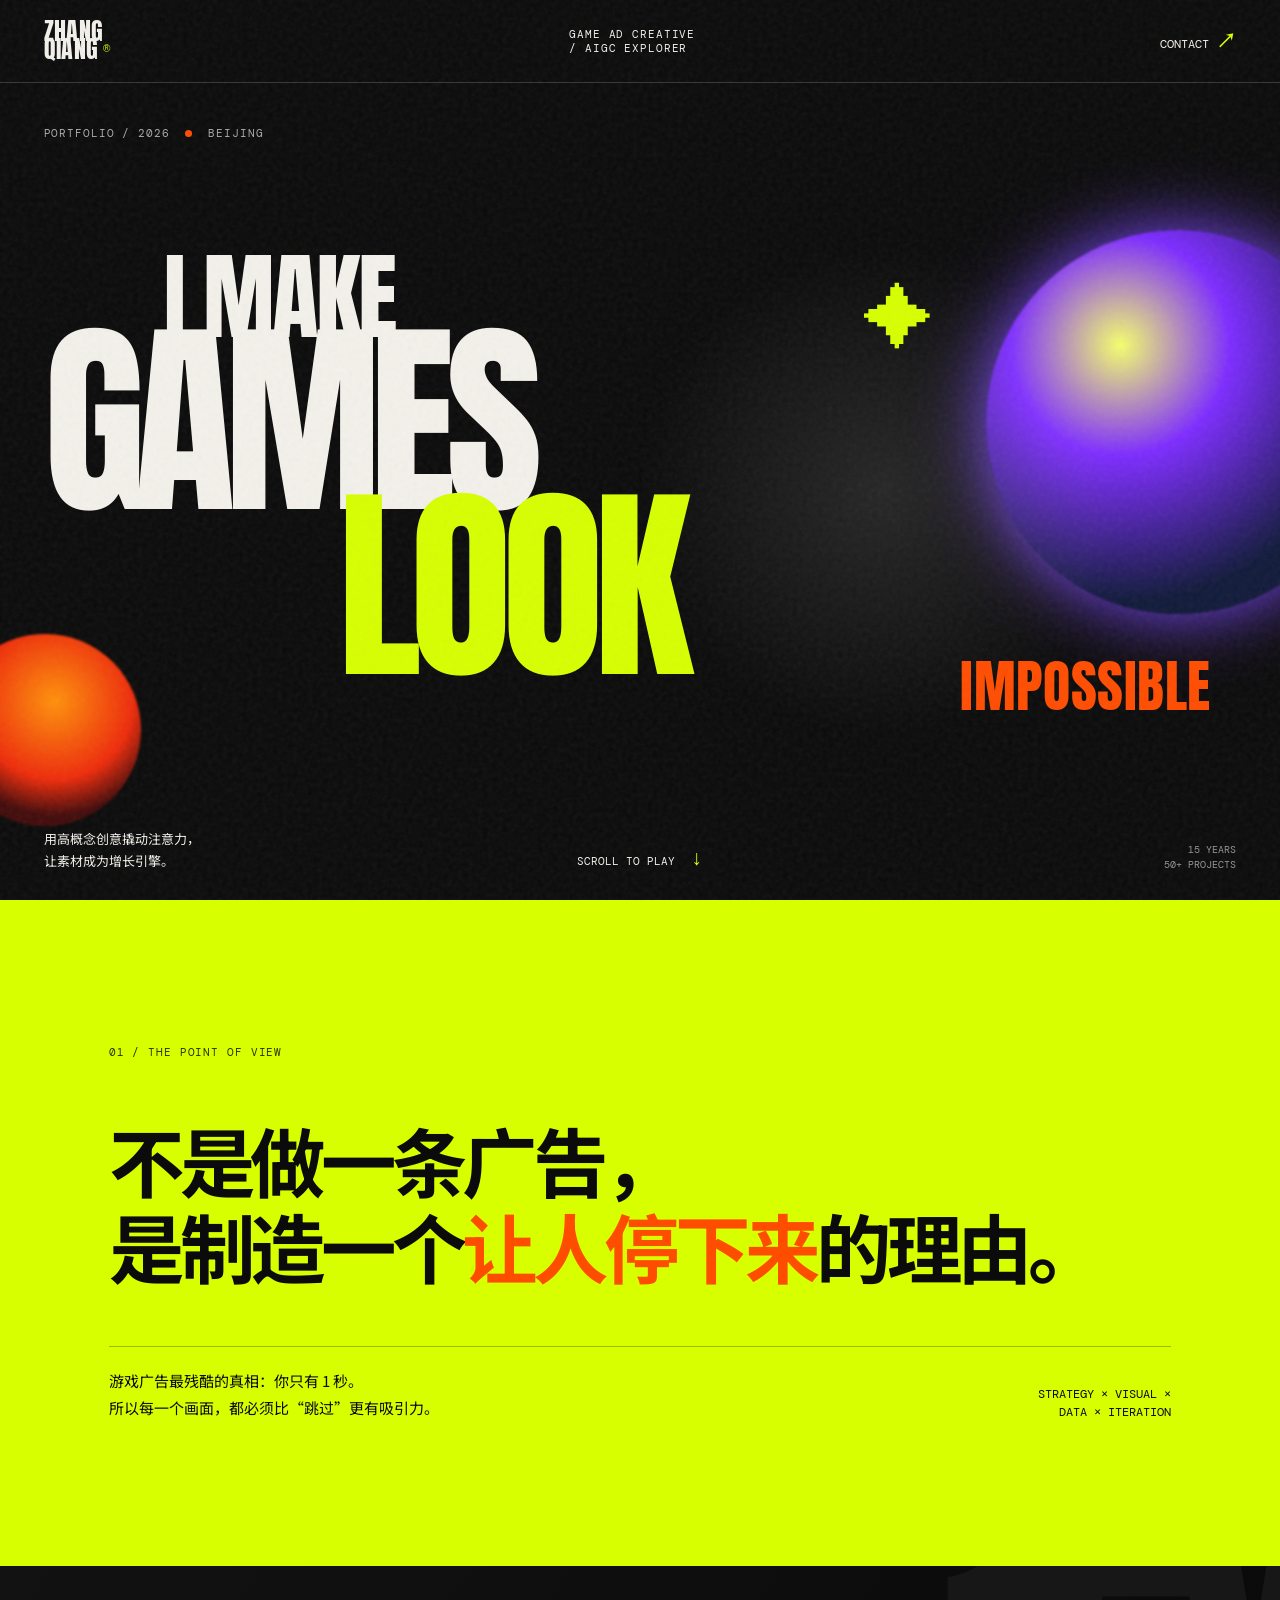
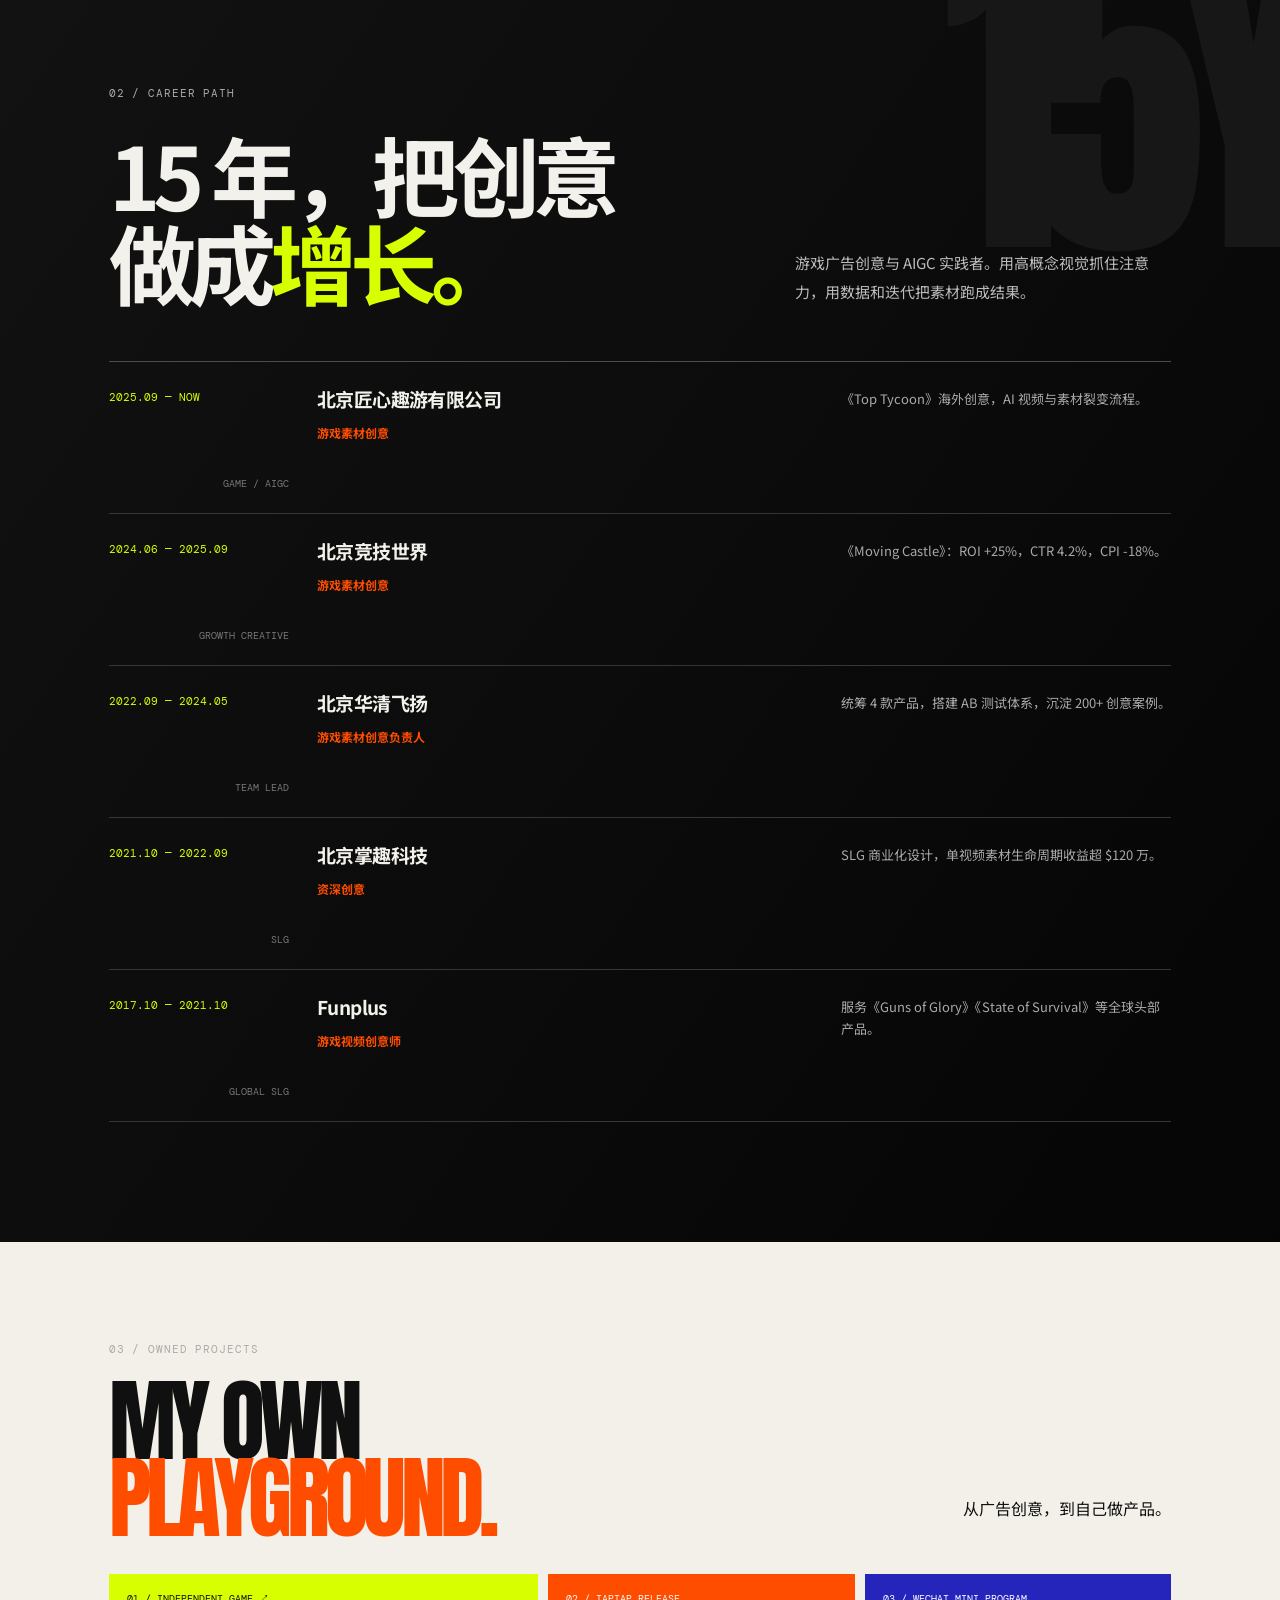
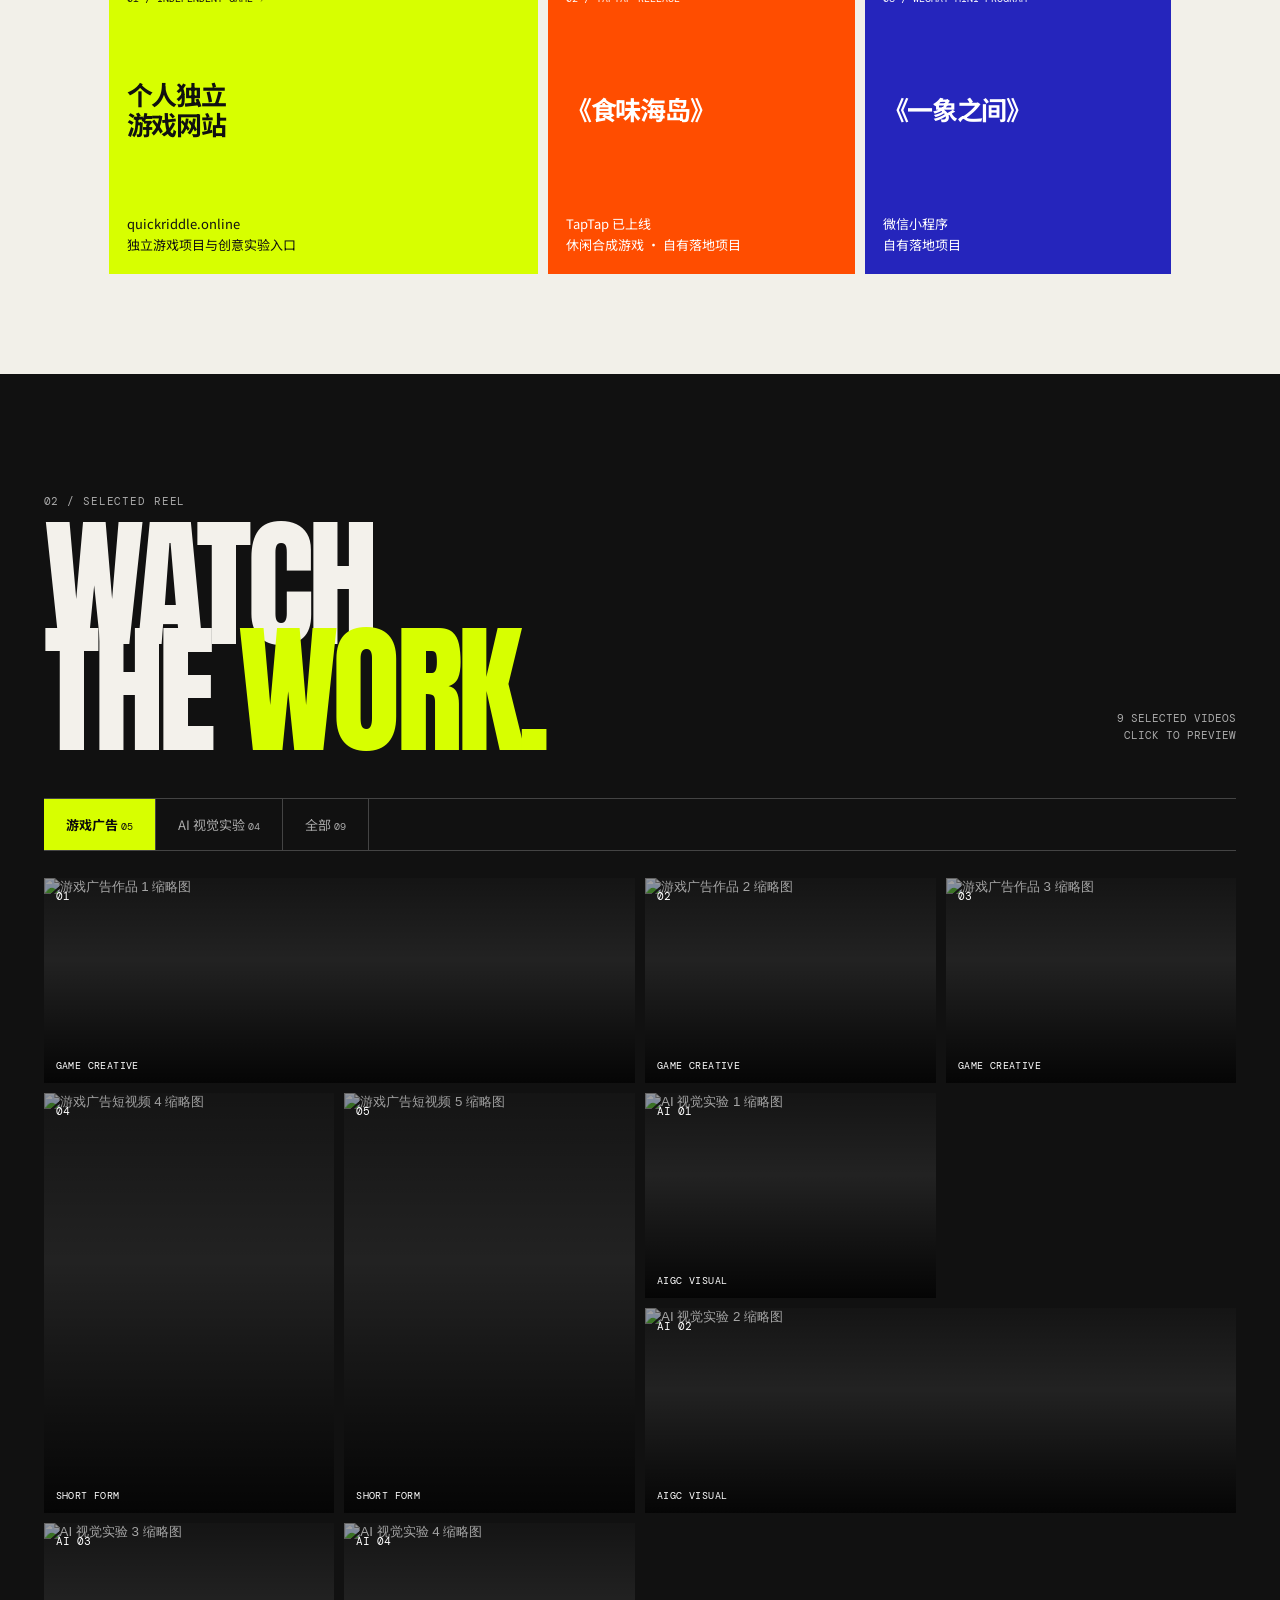
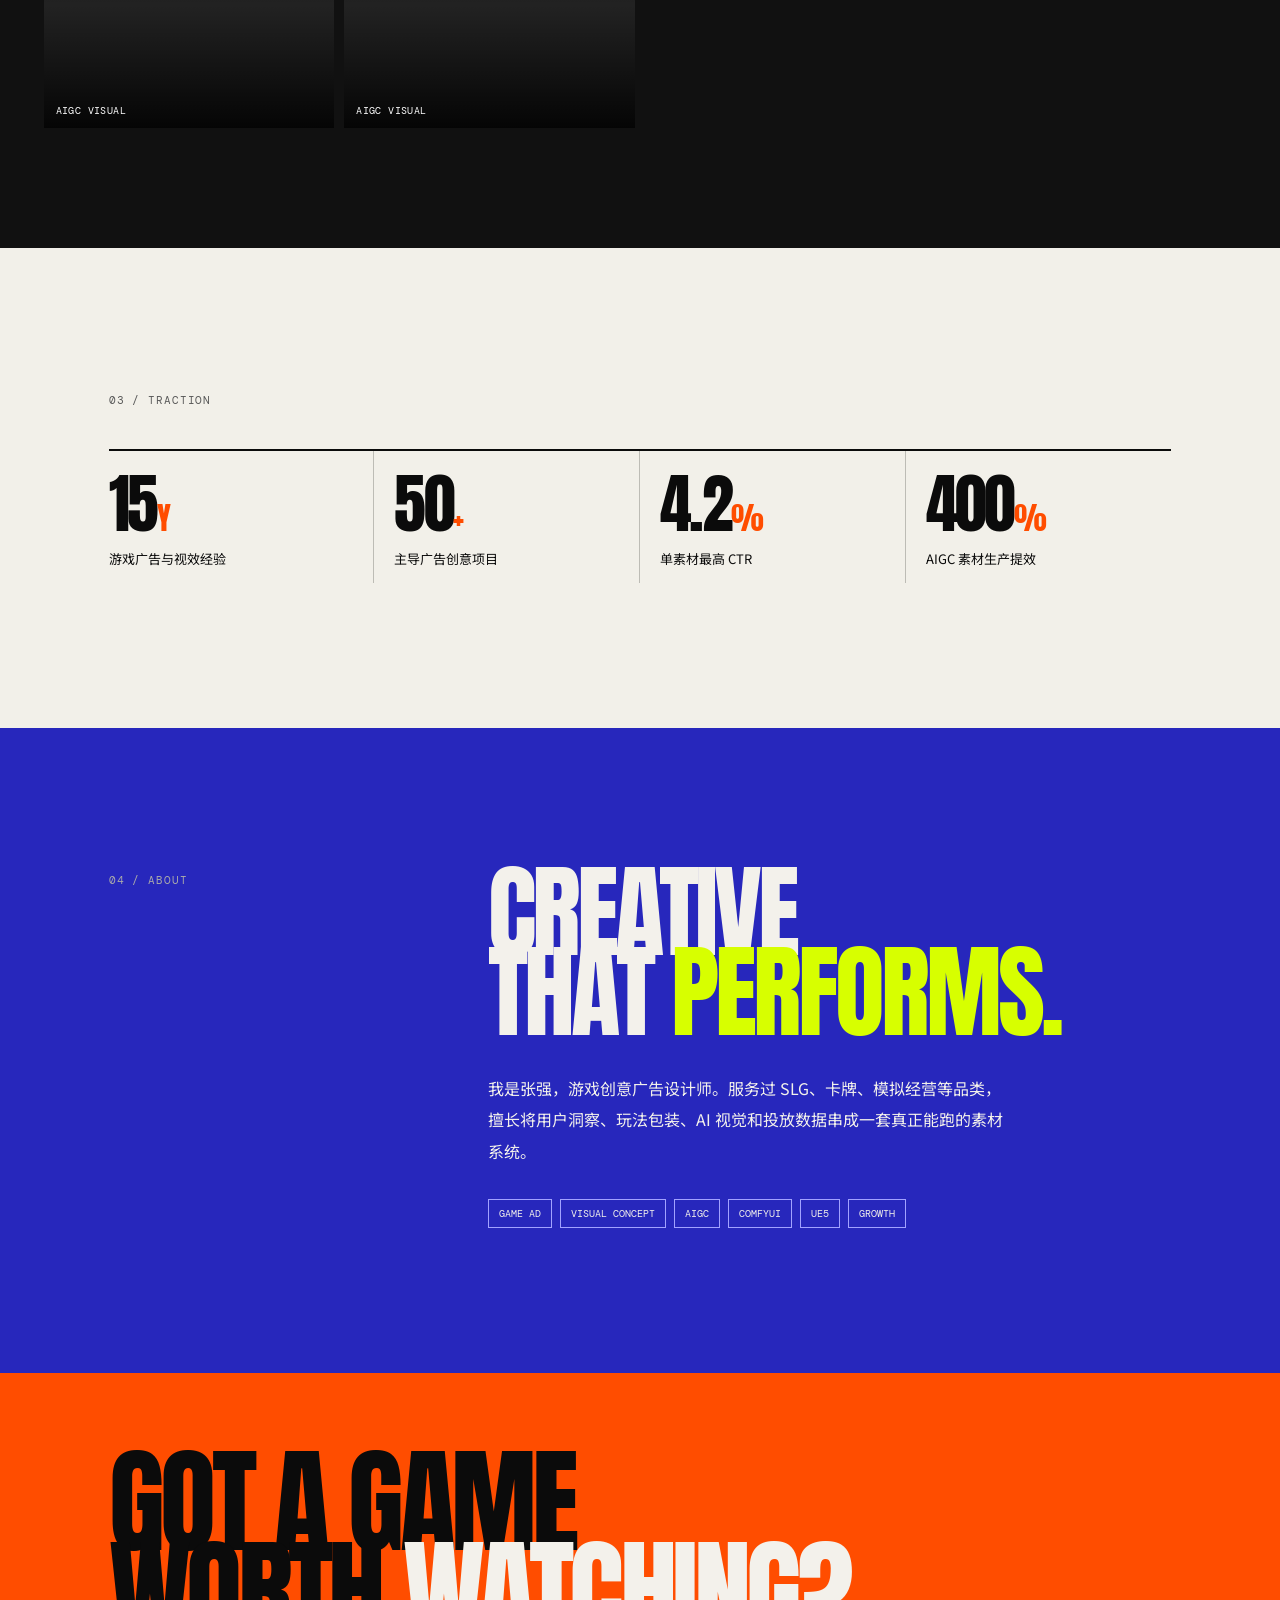
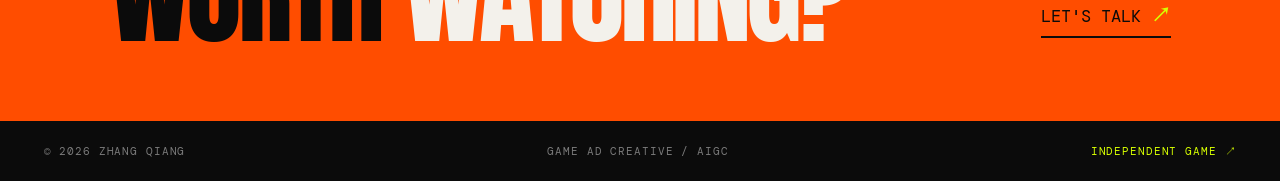
==== index.html @ 3f9b1a88 "Publish personal portfolio website" ====
<!doctype html><html lang="zh-CN"><head><meta charset="utf-8"><meta name="viewport" content="width=device-width, initial-scale=1"><meta name="description" content="张强｜游戏创意广告设计师 / AIGC 创意实验者。"><title>张强 / 游戏创意广告设计</title><link rel="preconnect" href="https://fonts.googleapis.com"><link rel="preconnect" href="https://fonts.gstatic.com" crossorigin><link href="https://fonts.googleapis.com/css2?family=Anton&family=DM+Mono:wght@400;500&family=Noto+Sans+SC:wght@400;500;700;900&display=swap" rel="stylesheet"><link rel="stylesheet" href="style.css"></head><body><div class="grain"></div><header><a class="logo" href="#top">ZHANG<br>QIANG<span>®</span></a><p>GAME AD CREATIVE<br>/ AIGC EXPLORER</p><a class="contact-link" href="mailto:153875271@qq.com">CONTACT <b>↗</b></a></header><main id="top"><section class="hero"><p class="label">PORTFOLIO / 2026 <i></i> BEIJING</p><div class="hero-title"><p>I MAKE</p><h1>GAMES<br><em>LOOK</em></h1><p class="right-word">IMPOSSIBLE</p></div><div class="hero-bottom"><p>用高概念创意撬动注意力，<br>让素材成为增长引擎。</p><a href="#reel" class="scroll">SCROLL TO PLAY <span>↓</span></a><p class="corner">15 YEARS<br>50+ PROJECTS</p></div><div class="orb orb-one"></div><div class="orb orb-two"></div><div class="star">✦</div></section><section class="manifesto"><p class="label">01 / THE POINT OF VIEW</p><h2>不是做一条广告，<br>是制造一个<span>让人停下来</span>的理由。</h2><div class="manifesto-row"><p>游戏广告最残酷的真相：你只有 1 秒。<br>所以每一个画面，都必须比“跳过”更有吸引力。</p><p class="english">STRATEGY × VISUAL ×<br>DATA × ITERATION</p></div></section><section id="reel" class="reel"><div class="reel-head"><div><p class="label">02 / SELECTED REEL</p><h2>WATCH<br>THE <em>WORK.</em></h2></div><p>9 SELECTED VIDEOS<br>CLICK TO PREVIEW</p></div><div class="tabs" role="tablist"><button class="active" data-filter="game">游戏广告 <small>05</small></button><button data-filter="ai">AI 视觉实验 <small>04</small></button><button data-filter="all">全部 <small>09</small></button></div><div class="video-wall">
<button class="video-card wide game" data-id="NYlsnkY2e6Q" data-title="GAME AD / 01"><img src="https://i.ytimg.com/vi/NYlsnkY2e6Q/maxresdefault.jpg" alt="游戏广告作品 1 缩略图"><span class="index">01</span><span class="play">PLAY <b>▶</b></span><span class="video-type">GAME CREATIVE</span></button>
<button class="video-card game" data-id="7MR1wxAcufA" data-title="GAME AD / 02"><img src="https://i.ytimg.com/vi/7MR1wxAcufA/maxresdefault.jpg" alt="游戏广告作品 2 缩略图"><span class="index">02</span><span class="play">PLAY <b>▶</b></span><span class="video-type">GAME CREATIVE</span></button>
<button class="video-card game" data-id="701KsPTEIeg" data-title="GAME AD / 03"><img src="https://i.ytimg.com/vi/701KsPTEIeg/maxresdefault.jpg" alt="游戏广告作品 3 缩略图"><span class="index">03</span><span class="play">PLAY <b>▶</b></span><span class="video-type">GAME CREATIVE</span></button>
<button class="video-card tall game" data-id="4EWvTsjYt9I" data-title="GAME SHORT / 04"><img src="https://i.ytimg.com/vi/4EWvTsjYt9I/maxresdefault.jpg" alt="游戏广告短视频 4 缩略图"><span class="index">04</span><span class="play">PLAY <b>▶</b></span><span class="video-type">SHORT FORM</span></button>
<button class="video-card tall game" data-id="yAAp-yHaIpI" data-title="GAME SHORT / 05"><img src="https://i.ytimg.com/vi/yAAp-yHaIpI/maxresdefault.jpg" alt="游戏广告短视频 5 缩略图"><span class="index">05</span><span class="play">PLAY <b>▶</b></span><span class="video-type">SHORT FORM</span></button>
<button class="video-card ai" data-id="l3hz_UHLOGw" data-title="AI EXPERIMENT / 01"><img src="https://i.ytimg.com/vi/l3hz_UHLOGw/maxresdefault.jpg" alt="AI 视觉实验 1 缩略图"><span class="index">AI 01</span><span class="play">PLAY <b>▶</b></span><span class="video-type">AIGC VISUAL</span></button>
<button class="video-card wide ai" data-id="ryCNNU9Mmz8" data-title="AI EXPERIMENT / 02"><img src="https://i.ytimg.com/vi/ryCNNU9Mmz8/maxresdefault.jpg" alt="AI 视觉实验 2 缩略图"><span class="index">AI 02</span><span class="play">PLAY <b>▶</b></span><span class="video-type">AIGC VISUAL</span></button>
<button class="video-card ai" data-id="DyhMJiKRFQs" data-title="AI EXPERIMENT / 03"><img src="https://i.ytimg.com/vi/DyhMJiKRFQs/maxresdefault.jpg" alt="AI 视觉实验 3 缩略图"><span class="index">AI 03</span><span class="play">PLAY <b>▶</b></span><span class="video-type">AIGC VISUAL</span></button>
<button class="video-card ai" data-id="JXe8S4PewyU" data-title="AI EXPERIMENT / 04"><img src="https://i.ytimg.com/vi/JXe8S4PewyU/maxresdefault.jpg" alt="AI 视觉实验 4 缩略图"><span class="index">AI 04</span><span class="play">PLAY <b>▶</b></span><span class="video-type">AIGC VISUAL</span></button></div></section><section class="numbers"><p class="label">03 / TRACTION</p><div class="number-grid"><article><strong>15<span>Y</span></strong><p>游戏广告与视效经验</p></article><article><strong>50<span>+</span></strong><p>主导广告创意项目</p></article><article><strong>4.2<span>%</span></strong><p>单素材最高 CTR</p></article><article><strong>400<span>%</span></strong><p>AIGC 素材生产提效</p></article></div></section><section class="about"><p class="label">04 / ABOUT</p><div><h2>CREATIVE<br>THAT <em>PERFORMS.</em></h2><p>我是张强，游戏创意广告设计师。服务过 SLG、卡牌、模拟经营等品类，擅长将用户洞察、玩法包装、AI 视觉和投放数据串成一套真正能跑的素材系统。</p><div class="chips"><span>GAME AD</span><span>VISUAL CONCEPT</span><span>AIGC</span><span>COMFYUI</span><span>UE5</span><span>GROWTH</span></div></div></section><section class="cta"><p>GOT A GAME<br>WORTH <em>WATCHING?</em></p><a href="mailto:153875271@qq.com">LET'S TALK <b>↗</b></a></section></main><footer><span>© 2026 ZHANG QIANG</span><span>GAME AD CREATIVE / AIGC</span><a href="https://quickriddle.online/" target="_blank" rel="noreferrer">INDEPENDENT GAME ↗</a></footer><dialog class="modal"><button class="close" aria-label="关闭视频预览">×</button><p class="modal-title"></p><div class="player"></div></dialog><script src="script.js"></script></body></html>
---- style.css ----
:root{--black:#0b0b0b;--acid:#d7ff00;--hot:#ff4d00;--white:#f3f1eb;--grey:#999}*{box-sizing:border-box}html{scroll-behavior:smooth}body{margin:0;background:var(--black);color:var(--white);font-family:"Noto Sans SC",Arial,sans-serif}.grain{position:fixed;inset:0;pointer-events:none;z-index:20;opacity:.065;background-image:url("data:image/svg+xml,%3Csvg viewBox='0 0 180 180' xmlns='http://www.w3.org/2000/svg'%3E%3Cfilter id='n'%3E%3CfeTurbulence type='fractalNoise' baseFrequency='1' numOctaves='4'/%3E%3C/filter%3E%3Crect width='100%25' height='100%25' filter='url(%23n)'/%3E%3C/svg%3E")}header{height:83px;padding:0 3.4vw;border-bottom:1px solid #363636;display:flex;align-items:center;justify-content:space-between;position:relative;z-index:2}.logo{color:var(--white);font:24px/.74 Anton,sans-serif;letter-spacing:.02em;text-decoration:none;position:relative}.logo span{font:10px Arial;position:absolute;margin:2px 0 0 4px;color:var(--acid)}header p,.label,footer{font:11px/1.3 "DM Mono",monospace;letter-spacing:.08em}.contact-link{color:var(--white);font:12px "DM Mono",monospace;text-decoration:none}.contact-link b,.cta b{color:var(--acid);font-size:20px}.hero{min-height:calc(100vh - 83px);padding:43px 3.4vw 28px;position:relative;overflow:hidden;display:flex;flex-direction:column;justify-content:space-between;background:radial-gradient(circle at 69% 50%,#262626 0,transparent 25%),var(--black)}.label{margin:0;color:#aaa}.label i{display:inline-block;width:7px;height:7px;background:var(--hot);border-radius:50%;margin:0 8px}.hero-title{position:relative;z-index:1;align-self:center;width:100%;font-family:Anton,"Noto Sans SC",sans-serif;text-transform:uppercase;line-height:.79;letter-spacing:-.05em;font-size:clamp(92px,16.3vw,250px)}.hero-title p{margin:0 0 0 9.4vw;font-size:.46em;letter-spacing:-.03em}.hero-title h1{font:inherit;margin:4px 0 0 0}.hero-title em{font-style:normal;color:var(--acid);margin-left:23vw}.right-word{color:var(--hot);text-align:right;margin:-.07em 2vw 0 0!important;font-size:.27em!important;letter-spacing:.01em!important}.hero-bottom{display:grid;grid-template-columns:1fr 1fr 1fr;align-items:end;position:relative;z-index:1}.hero-bottom p{font-size:13px;line-height:1.7;margin:0}.scroll{justify-self:center;color:var(--white);font:11px "DM Mono",monospace;text-decoration:none}.scroll span{color:var(--acid);font-size:21px;margin-left:8px}.corner{text-align:right;font:10px/1.5 "DM Mono",monospace!important;color:#969696}.orb{position:absolute;border-radius:50%;filter:blur(1px);mix-blend-mode:screen}.orb-one{width:30vw;height:30vw;right:-7vw;top:18%;background:radial-gradient(circle at 35% 30%,#f5ff66,#72f 30%,#061031 70%);box-shadow:0 0 70px #753eff}.orb-two{width:15vw;height:15vw;left:-4vw;bottom:9%;background:radial-gradient(circle at 55% 35%,#ff8c00,#ed2200 48%,#3b0000 70%)}.star{position:absolute;color:var(--acid);font-size:70px;right:27%;top:22%;animation:twinkle 2s infinite alternate}@keyframes twinkle{to{transform:rotate(30deg) scale(.75)}}.manifesto,.numbers,.about{padding:145px 8.5vw}.manifesto{background:var(--acid);color:var(--black)}.manifesto .label{color:#2f3500}.manifesto h2{font-size:clamp(39px,5.9vw,88px);letter-spacing:-.07em;line-height:1.13;margin:58px 0}.manifesto h2 span{color:var(--hot)}.manifesto-row{display:flex;justify-content:space-between;align-items:end;border-top:1px solid #9abb00;padding-top:20px}.manifesto-row p{font-size:15px;line-height:1.8;margin:0}.manifesto-row .english{font:12px/1.5 "DM Mono",monospace;text-align:right}.reel{padding:120px 3.4vw;background:#111}.reel-head{display:flex;justify-content:space-between;align-items:end;margin-bottom:55px}.reel h2{font:clamp(75px,11vw,172px)/.75 Anton,sans-serif;letter-spacing:-.04em;margin:24px 0 0}.reel h2 em{color:var(--acid);font-style:normal}.reel-head>p{font:11px/1.5 "DM Mono",monospace;color:#aaa;text-align:right;margin:0}.tabs{border-top:1px solid #444;border-bottom:1px solid #444;display:flex;margin-bottom:27px}.tabs button{background:none;border:0;border-right:1px solid #444;padding:16px 22px;color:#aaa;cursor:pointer;font:13px "Noto Sans SC",sans-serif}.tabs button.active{color:var(--black);background:var(--acid);font-weight:700}.tabs small{font:10px "DM Mono",monospace}.video-wall{display:grid;grid-template-columns:repeat(4,1fr);grid-auto-rows:205px;gap:10px}.video-card{border:0;padding:0;position:relative;background:#222;overflow:hidden;cursor:pointer;color:#fff;text-align:left}.video-card.wide{grid-column:span 2}.video-card.tall{grid-row:span 2}.video-card img{width:100%;height:100%;display:block;object-fit:cover;transition:transform .55s ease,filter .55s}.video-card:after{content:"";position:absolute;inset:0;background:linear-gradient(180deg,rgba(0,0,0,.4),transparent 40%,rgba(0,0,0,.85));transition:.3s}.video-card:hover img{transform:scale(1.08);filter:saturate(1.3)}.video-card span{position:absolute;z-index:1}.index{left:12px;top:11px;font:11px "DM Mono",monospace}.video-type{bottom:11px;left:12px;font:10px "DM Mono",monospace;letter-spacing:.04em}.play{opacity:0;left:50%;top:50%;transform:translate(-50%,-50%);background:var(--acid);color:var(--black);padding:13px 17px;font:12px "DM Mono",monospace;transition:.25s;white-space:nowrap}.play b{font-size:14px;margin-left:6px}.video-card:hover .play{opacity:1}.video-card.hidden{display:none}.numbers{background:#f2f0e9;color:var(--black)}.numbers .label{color:#595959}.number-grid{display:grid;grid-template-columns:repeat(4,1fr);border-top:2px solid var(--black);margin-top:42px}.number-grid article{padding:21px 12px 15px 0;border-right:1px solid #bdbcb5}.number-grid article+article{padding-left:20px}.number-grid article:last-child{border:0}.number-grid strong{font:clamp(45px,5vw,73px)/1 Anton,sans-serif;letter-spacing:-.04em}.number-grid strong span{font-size:.48em;color:var(--hot)}.number-grid p{font-size:13px;margin:13px 0 0}.about{display:grid;grid-template-columns:.65fr 1.35fr;gap:50px;background:#2727bc}.about h2{font:clamp(52px,8vw,125px)/.78 Anton,sans-serif;letter-spacing:-.04em;margin:0}.about h2 em{font-style:normal;color:var(--acid)}.about>div>p{max-width:520px;margin:40px 0 32px;font-size:16px;line-height:1.95}.chips{display:flex;gap:8px;flex-wrap:wrap}.chips span{padding:7px 10px;border:1px solid #a2a2ff;font:10px "DM Mono",monospace}.cta{background:var(--hot);color:var(--black);padding:83px 8.5vw;display:flex;justify-content:space-between;align-items:end}.cta p{font:clamp(56px,9vw,140px)/.79 Anton,sans-serif;letter-spacing:-.04em;margin:0}.cta em{font-style:normal;color:var(--white)}.cta a{font:17px "DM Mono",monospace;color:var(--black);text-decoration:none;border-bottom:2px solid var(--black);padding-bottom:7px}footer{padding:23px 3.4vw;display:flex;justify-content:space-between;color:#7a7a7a}footer a{color:var(--acid);text-decoration:none}.modal{padding:0;background:#0c0c0c;color:#fff;width:min(960px,92vw);border:1px solid #555}.modal::backdrop{background:rgba(0,0,0,.85);backdrop-filter:blur(8px)}.modal-title{padding:14px 19px;margin:0;font:11px "DM Mono",monospace;letter-spacing:.08em}.player{aspect-ratio:16/9;background:#000}.player iframe{width:100%;height:100%;border:0}.close{position:absolute;right:10px;top:5px;color:var(--acid);background:none;border:0;font-size:31px;cursor:pointer;z-index:1}@media(max-width:740px){header{height:70px}header p{display:none}.hero{min-height:570px;padding:27px 18px}.hero-title{font-size:24vw}.hero-title p{margin-left:1vw}.hero-title em{margin-left:9vw}.hero-bottom{grid-template-columns:1fr 1fr}.corner{display:none}.orb-one{width:65vw;height:65vw;right:-22vw;top:25%}.orb-two{width:37vw;height:37vw}.star{right:13%;top:22%;font-size:45px}.manifesto,.numbers,.about{padding:80px 18px}.manifesto h2{margin:38px 0}.manifesto-row{display:block}.manifesto-row .english{text-align:left;margin-top:25px}.reel{padding:76px 18px}.reel-head{margin-bottom:35px}.reel-head>p{display:none}.video-wall{grid-template-columns:1fr 1fr;grid-auto-rows:160px;gap:7px}.video-card.wide{grid-column:span 2}.tabs{overflow:auto}.tabs button{white-space:nowrap;padding:14px 13px}.number-grid{grid-template-columns:1fr 1fr}.number-grid article:nth-child(2){border:0}.number-grid article:nth-child(n+3){border-top:1px solid #bdbcb5;padding-top:20px}.about{grid-template-columns:1fr;gap:30px}.cta{padding:55px 18px;display:block}.cta a{display:inline-block;margin-top:31px}footer{padding:20px 18px;gap:13px;flex-direction:column}}
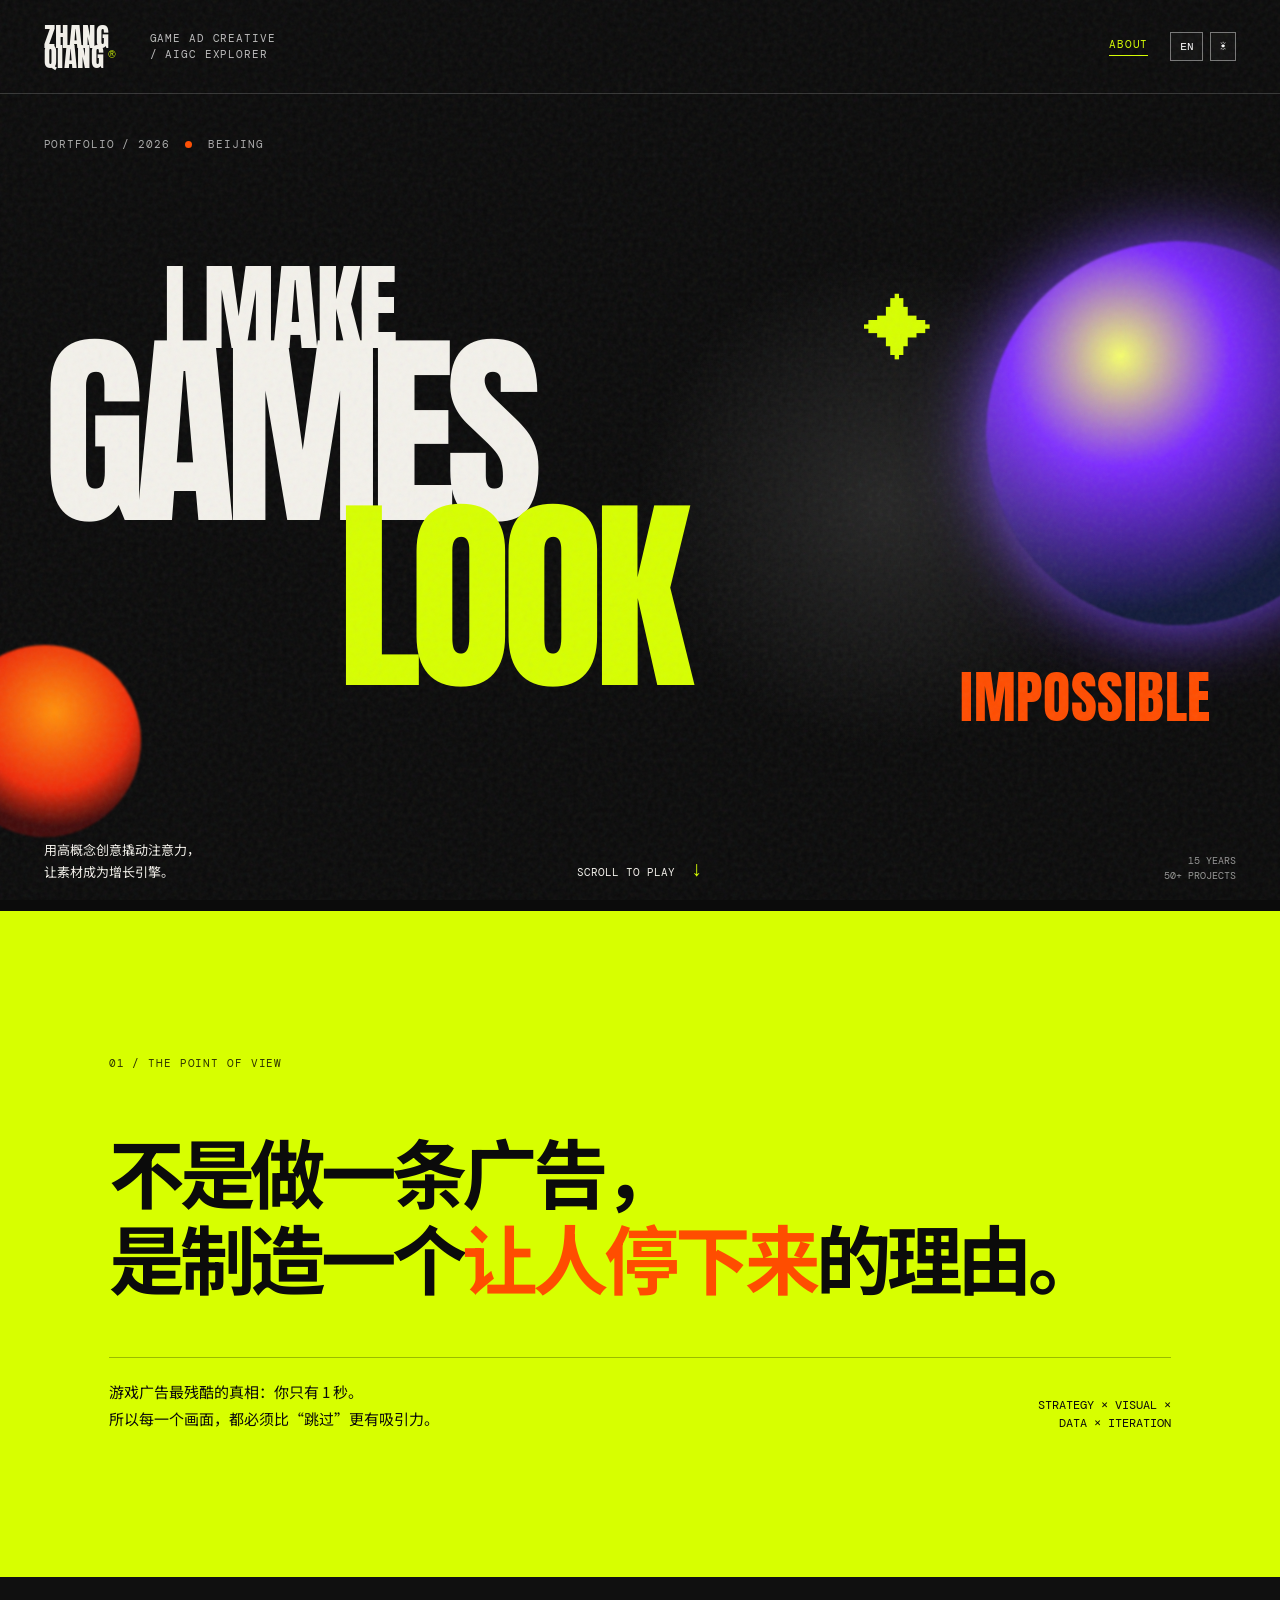
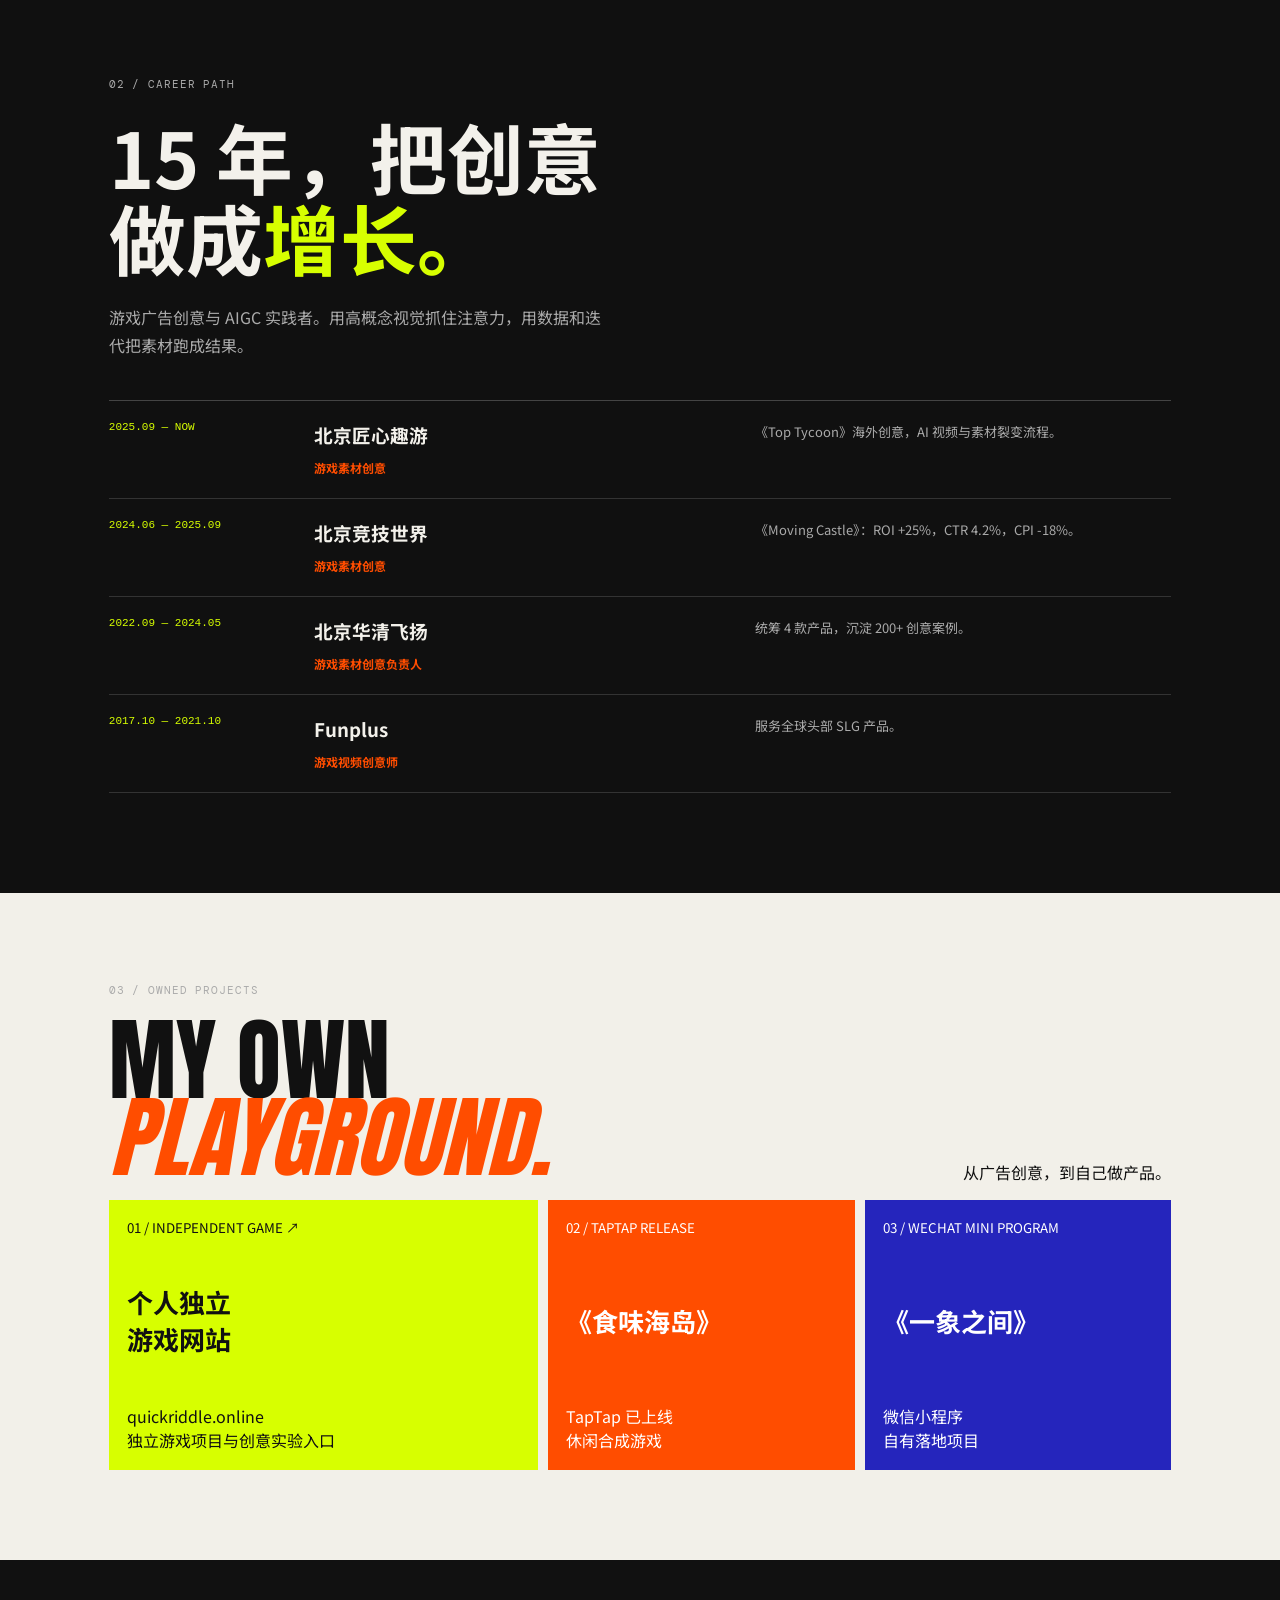
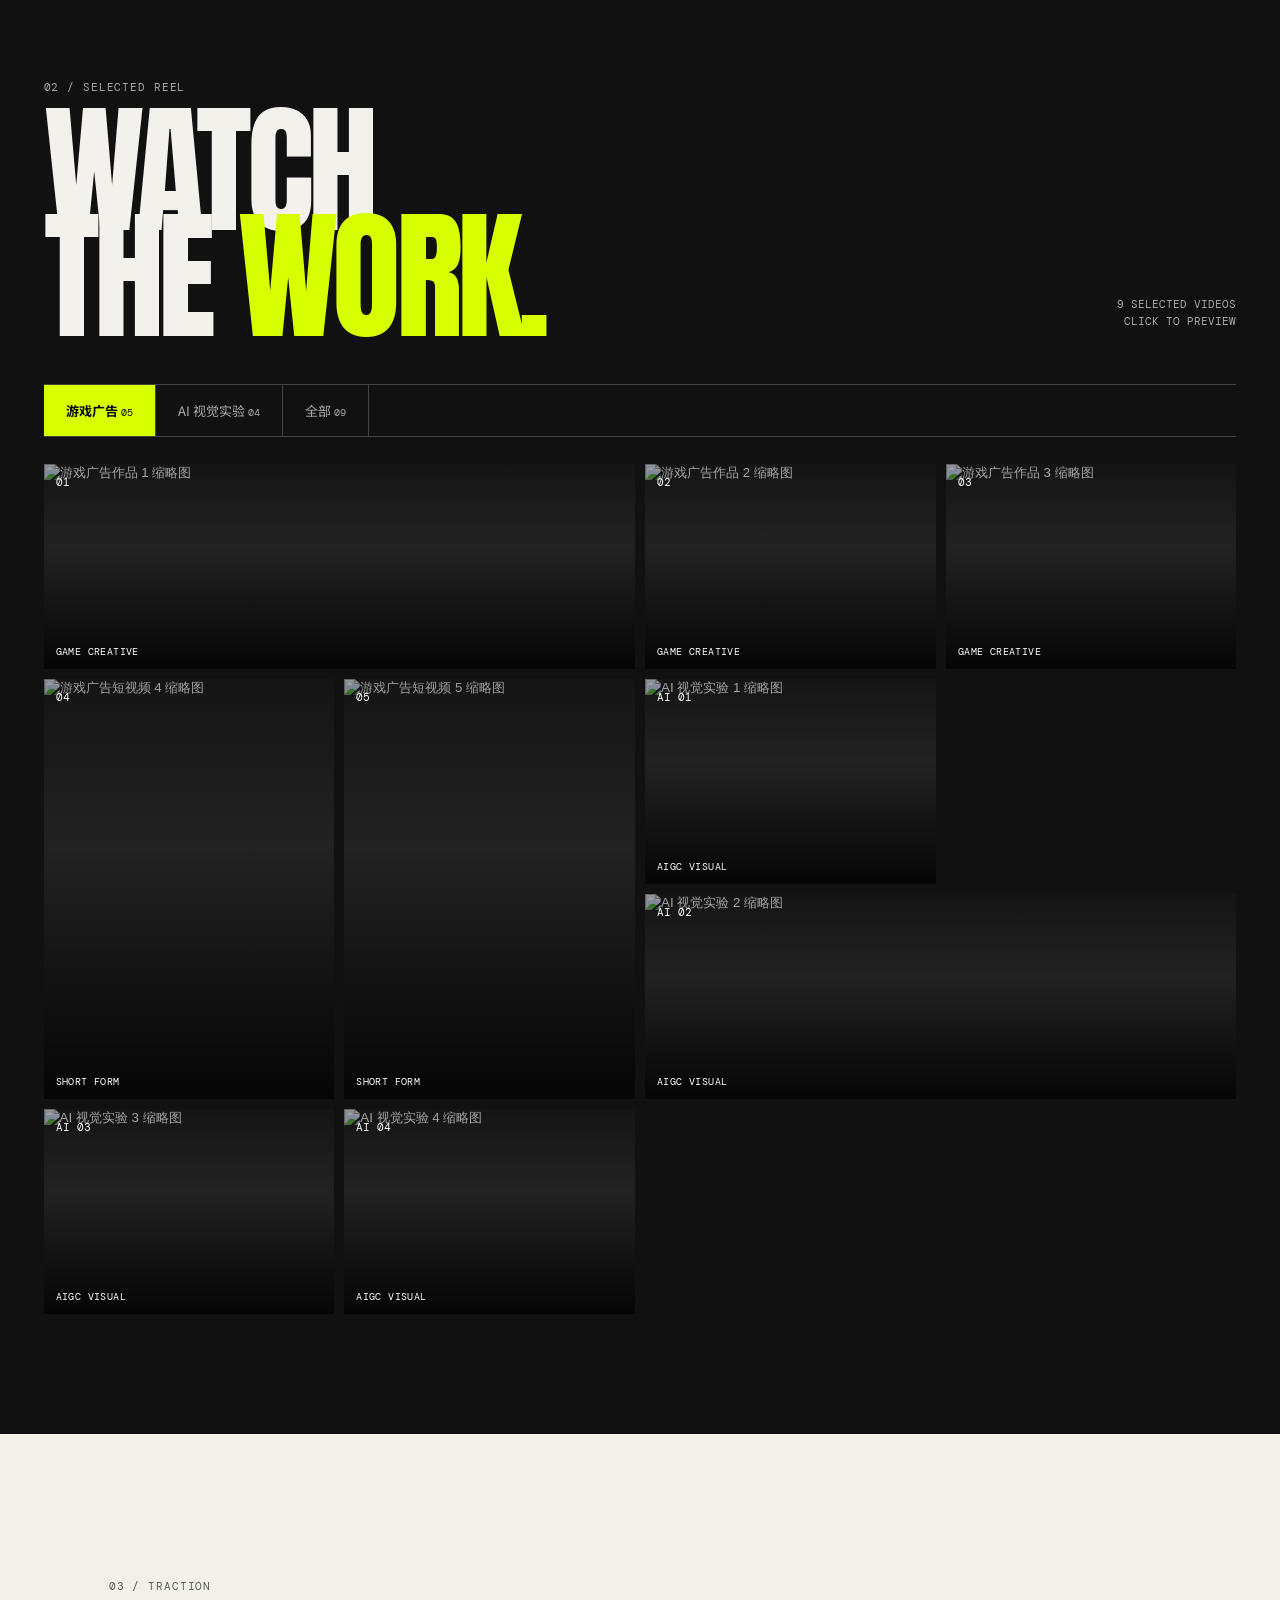
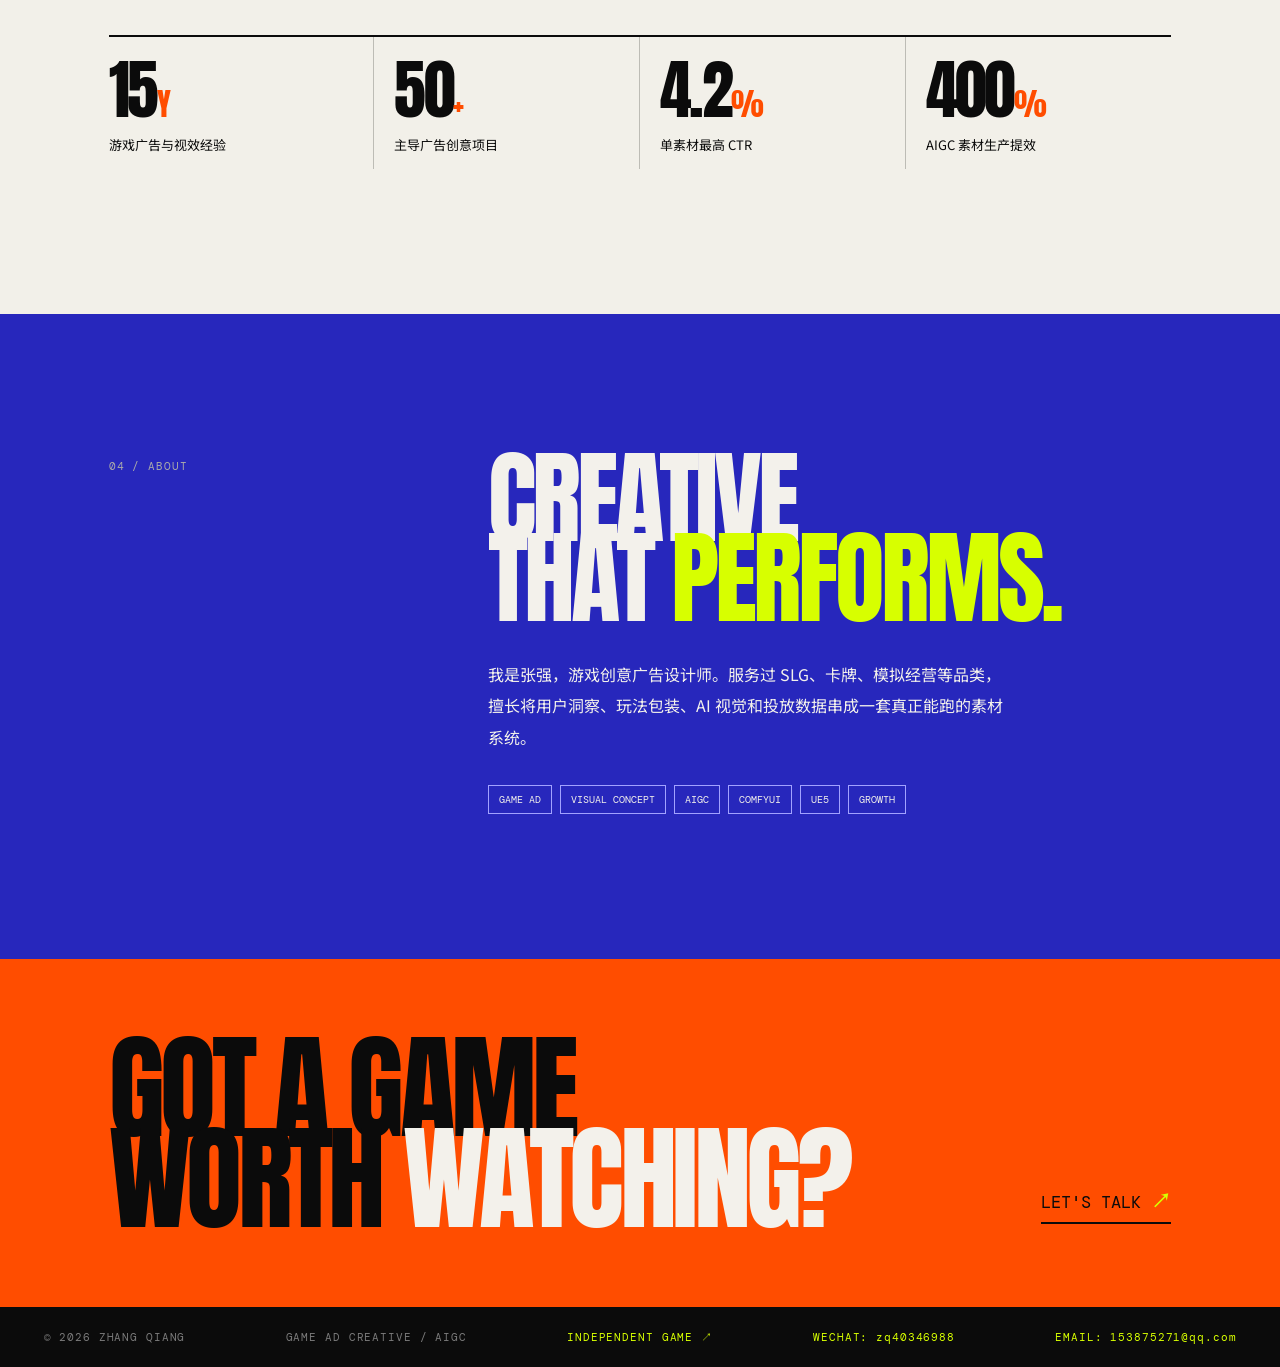
==== commit 67f3b66c: "Replace game ad video three" ====
--- a/index.html
+++ b/index.html
@@ -1,7 +1,7 @@
 <!doctype html><html lang="zh-CN"><head><meta charset="utf-8"><meta name="viewport" content="width=device-width, initial-scale=1"><meta name="description" content="张强｜游戏创意广告设计师 / AIGC 创意实验者。"><title>张强 / 游戏创意广告设计</title><link rel="preconnect" href="https://fonts.googleapis.com"><link rel="preconnect" href="https://fonts.gstatic.com" crossorigin><link href="https://fonts.googleapis.com/css2?family=Anton&family=DM+Mono:wght@400;500&family=Noto+Sans+SC:wght@400;500;700;900&display=swap" rel="stylesheet"><link rel="stylesheet" href="style.css"></head><body><div class="grain"></div><header><a class="logo" href="#top">ZHANG<br>QIANG<span>®</span></a><p>GAME AD CREATIVE<br>/ AIGC EXPLORER</p><a class="contact-link" href="mailto:153875271@qq.com">CONTACT <b>↗</b></a></header><main id="top"><section class="hero"><p class="label">PORTFOLIO / 2026 <i></i> BEIJING</p><div class="hero-title"><p>I MAKE</p><h1>GAMES<br><em>LOOK</em></h1><p class="right-word">IMPOSSIBLE</p></div><div class="hero-bottom"><p>用高概念创意撬动注意力，<br>让素材成为增长引擎。</p><a href="#reel" class="scroll">SCROLL TO PLAY <span>↓</span></a><p class="corner">15 YEARS<br>50+ PROJECTS</p></div><div class="orb orb-one"></div><div class="orb orb-two"></div><div class="star">✦</div></section><section class="manifesto"><p class="label">01 / THE POINT OF VIEW</p><h2>不是做一条广告，<br>是制造一个<span>让人停下来</span>的理由。</h2><div class="manifesto-row"><p>游戏广告最残酷的真相：你只有 1 秒。<br>所以每一个画面，都必须比“跳过”更有吸引力。</p><p class="english">STRATEGY × VISUAL ×<br>DATA × ITERATION</p></div></section><section id="reel" class="reel"><div class="reel-head"><div><p class="label">02 / SELECTED REEL</p><h2>WATCH<br>THE <em>WORK.</em></h2></div><p>9 SELECTED VIDEOS<br>CLICK TO PREVIEW</p></div><div class="tabs" role="tablist"><button class="active" data-filter="game">游戏广告 <small>05</small></button><button data-filter="ai">AI 视觉实验 <small>04</small></button><button data-filter="all">全部 <small>09</small></button></div><div class="video-wall">
 <button class="video-card wide game" data-id="NYlsnkY2e6Q" data-title="GAME AD / 01"><img src="https://i.ytimg.com/vi/NYlsnkY2e6Q/maxresdefault.jpg" alt="游戏广告作品 1 缩略图"><span class="index">01</span><span class="play">PLAY <b>▶</b></span><span class="video-type">GAME CREATIVE</span></button>
 <button class="video-card game" data-id="7MR1wxAcufA" data-title="GAME AD / 02"><img src="https://i.ytimg.com/vi/7MR1wxAcufA/maxresdefault.jpg" alt="游戏广告作品 2 缩略图"><span class="index">02</span><span class="play">PLAY <b>▶</b></span><span class="video-type">GAME CREATIVE</span></button>
-<button class="video-card game" data-id="701KsPTEIeg" data-title="GAME AD / 03"><img src="https://i.ytimg.com/vi/701KsPTEIeg/maxresdefault.jpg" alt="游戏广告作品 3 缩略图"><span class="index">03</span><span class="play">PLAY <b>▶</b></span><span class="video-type">GAME CREATIVE</span></button>
+<button class="video-card game" data-id="jjdj-jd-cbM" data-title="GAME AD / 03"><img src="https://i.ytimg.com/vi/jjdj-jd-cbM/maxresdefault.jpg" alt="游戏广告作品 3 缩略图"><span class="index">03</span><span class="play">PLAY <b>▶</b></span><span class="video-type">GAME CREATIVE</span></button>
 <button class="video-card tall game" data-id="4EWvTsjYt9I" data-title="GAME SHORT / 04"><img src="https://i.ytimg.com/vi/4EWvTsjYt9I/maxresdefault.jpg" alt="游戏广告短视频 4 缩略图"><span class="index">04</span><span class="play">PLAY <b>▶</b></span><span class="video-type">SHORT FORM</span></button>
 <button class="video-card tall game" data-id="yAAp-yHaIpI" data-title="GAME SHORT / 05"><img src="https://i.ytimg.com/vi/yAAp-yHaIpI/maxresdefault.jpg" alt="游戏广告短视频 5 缩略图"><span class="index">05</span><span class="play">PLAY <b>▶</b></span><span class="video-type">SHORT FORM</span></button>
 <button class="video-card ai" data-id="l3hz_UHLOGw" data-title="AI EXPERIMENT / 01"><img src="https://i.ytimg.com/vi/l3hz_UHLOGw/maxresdefault.jpg" alt="AI 视觉实验 1 缩略图"><span class="index">AI 01</span><span class="play">PLAY <b>▶</b></span><span class="video-type">AIGC VISUAL</span></button>
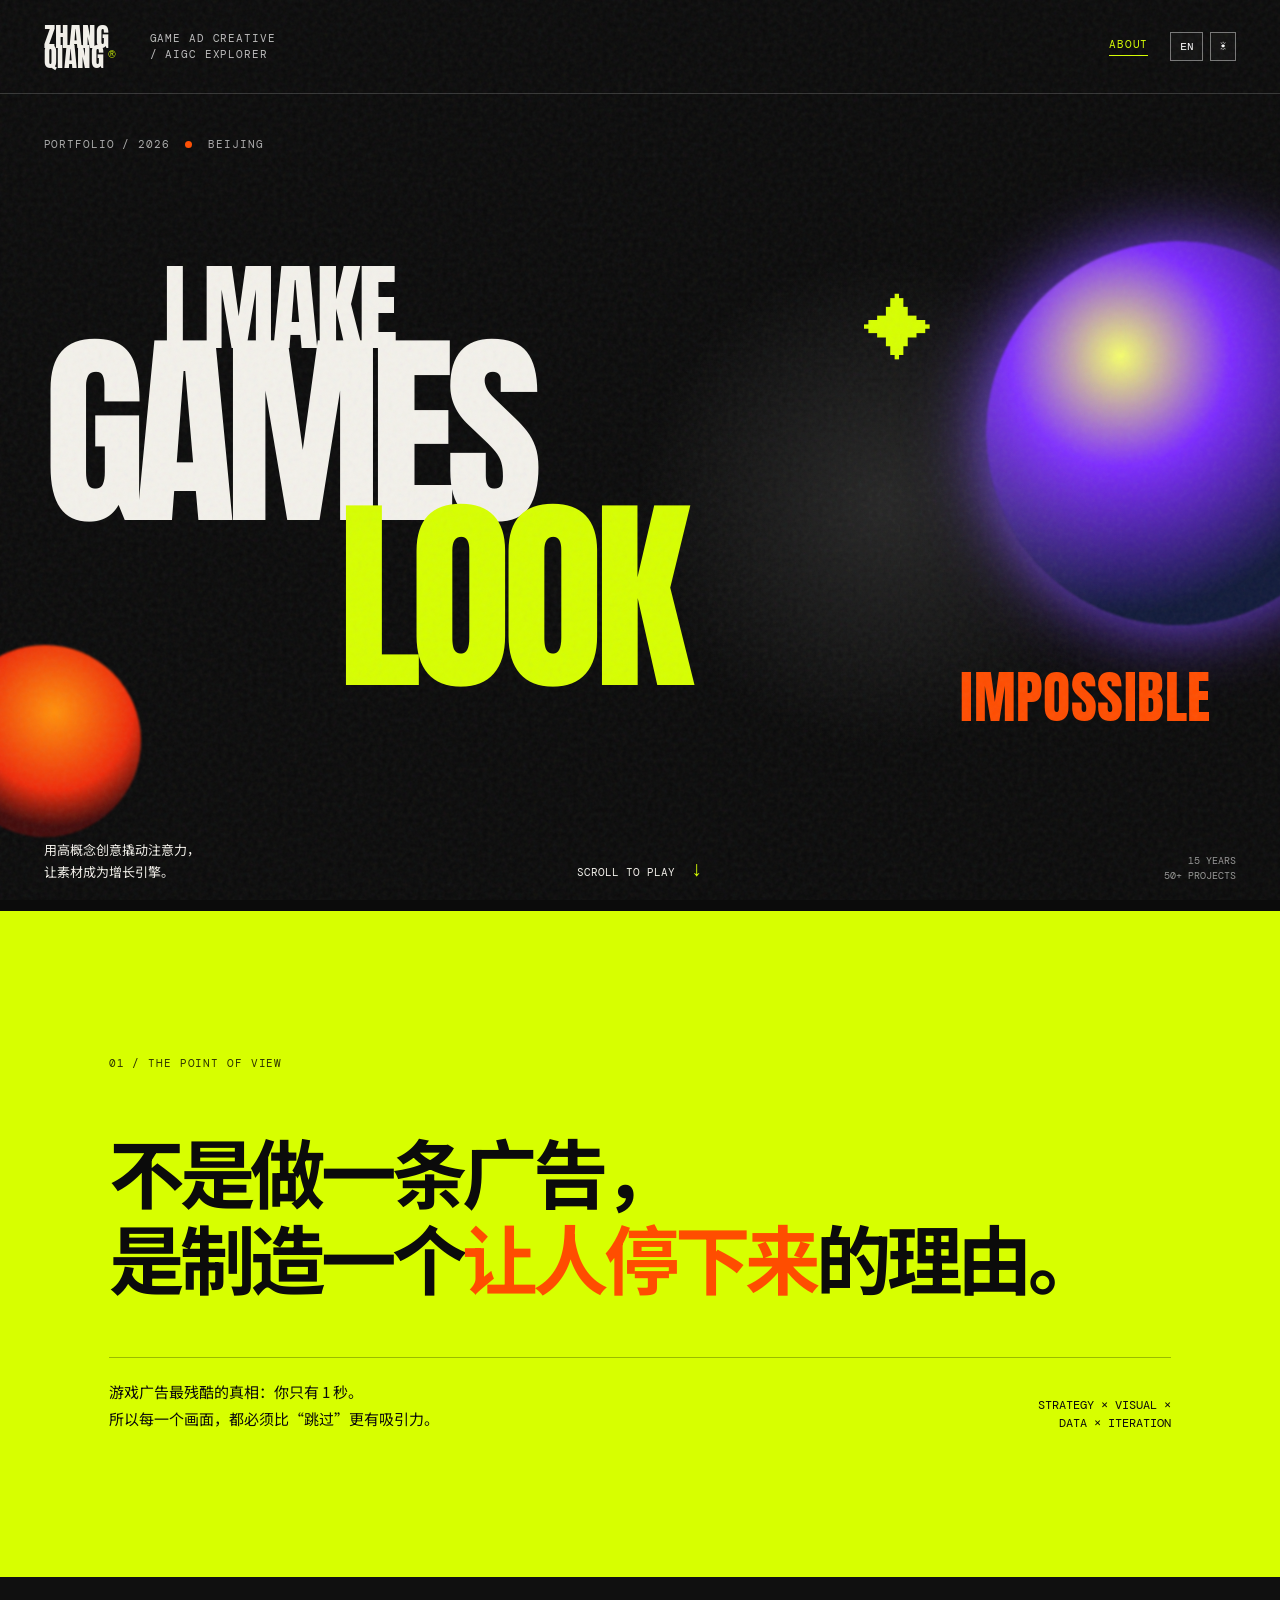
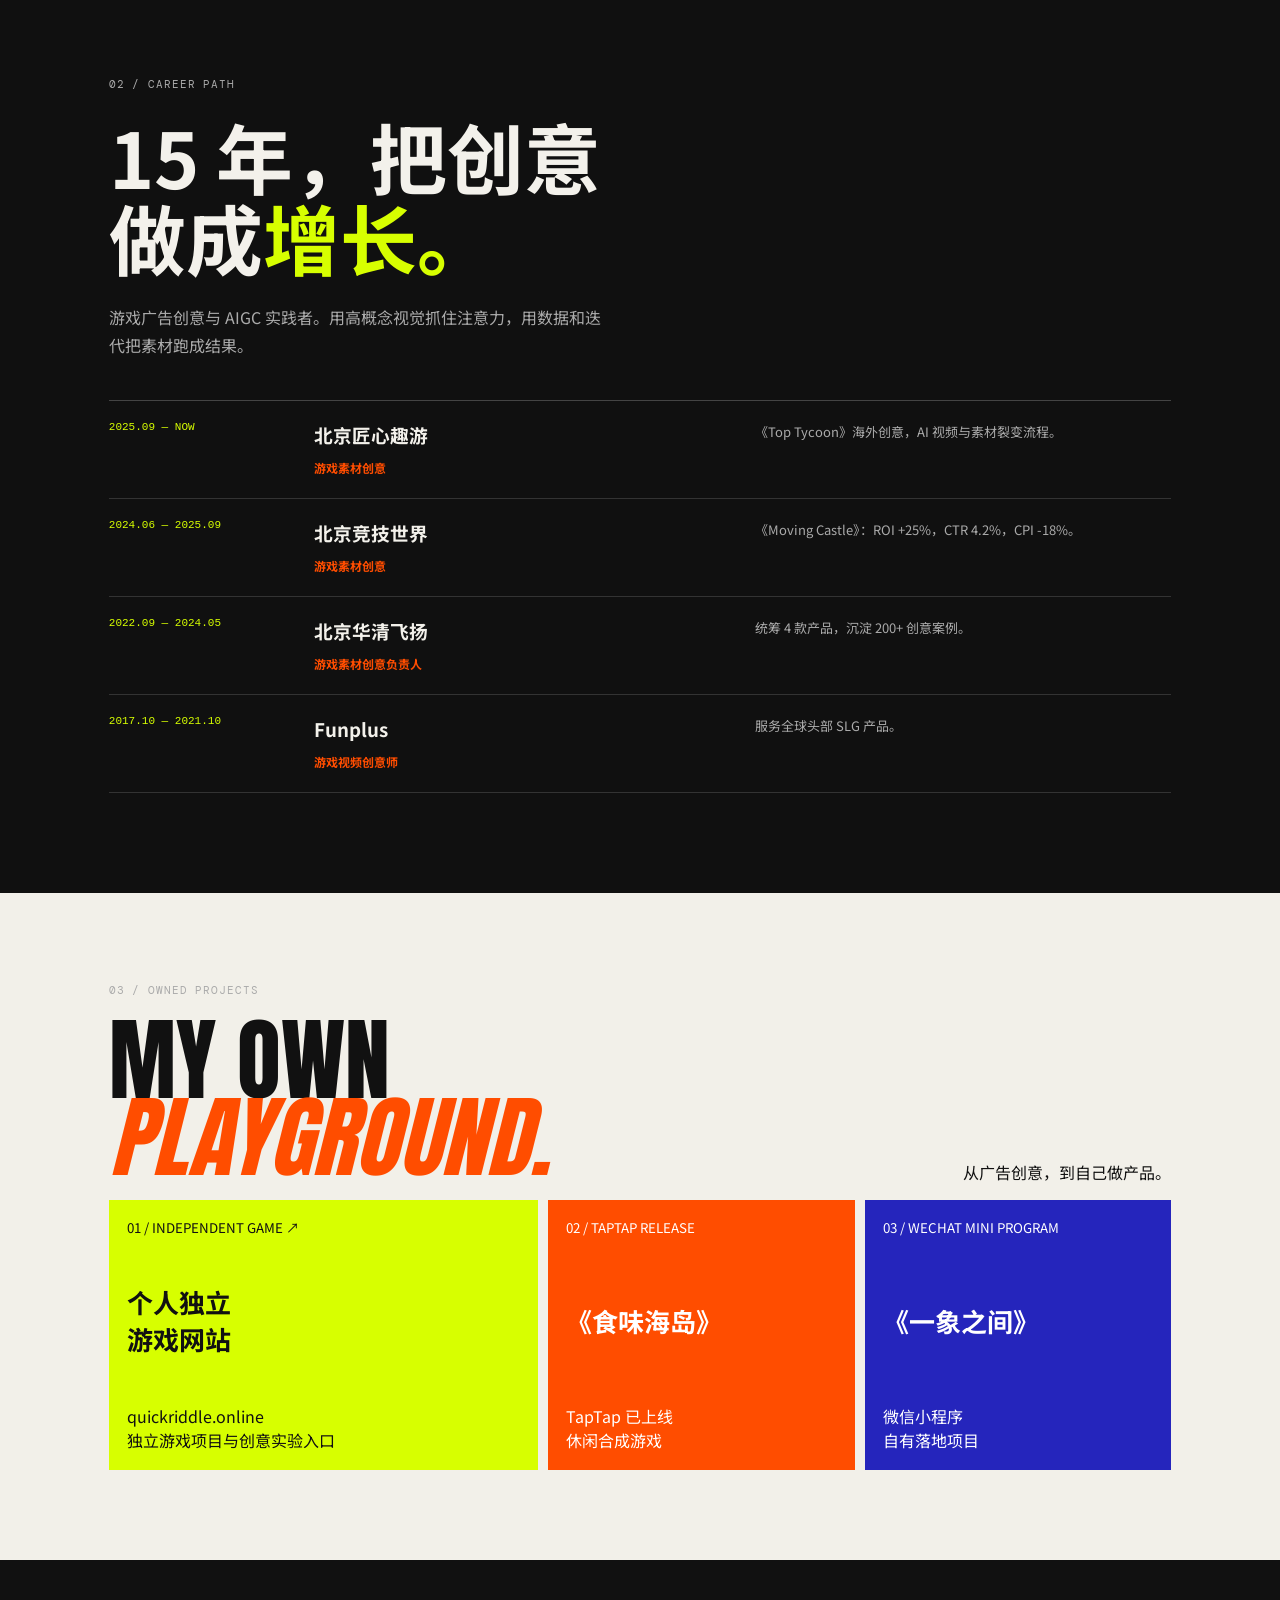
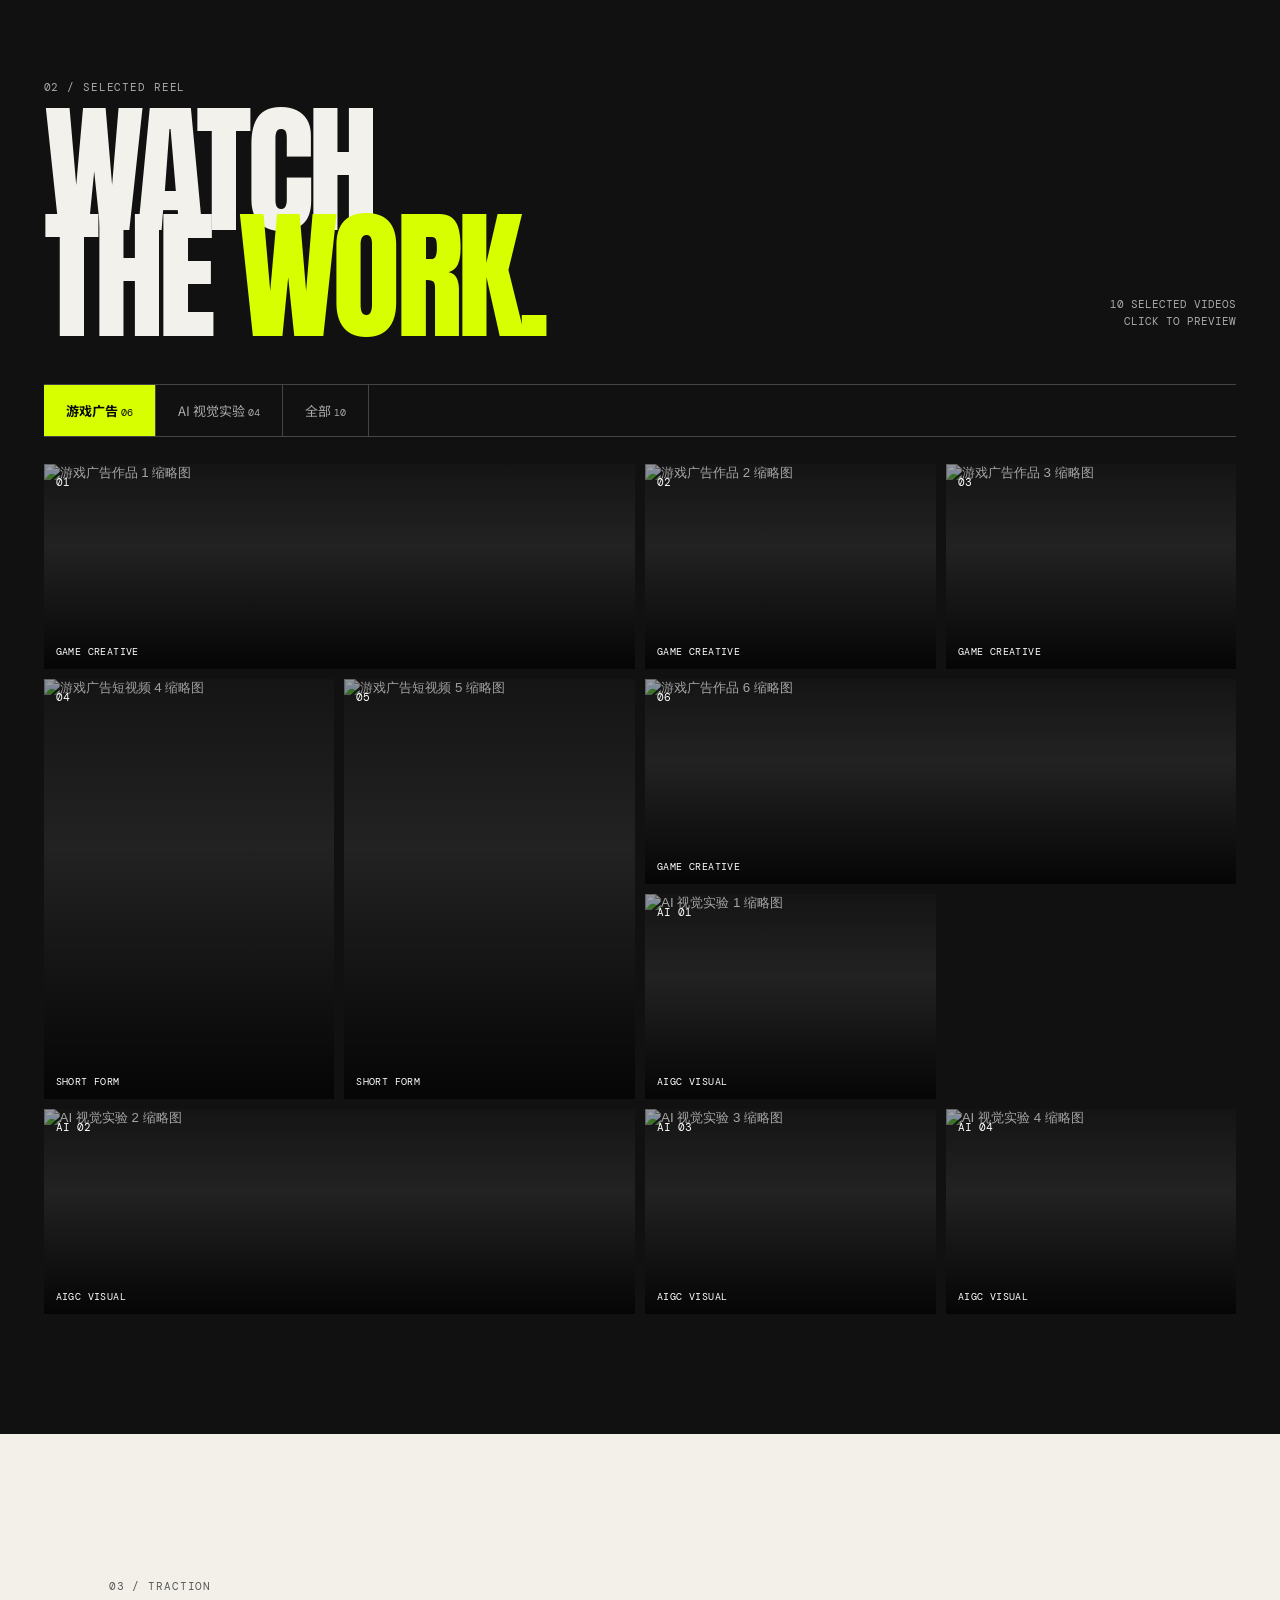
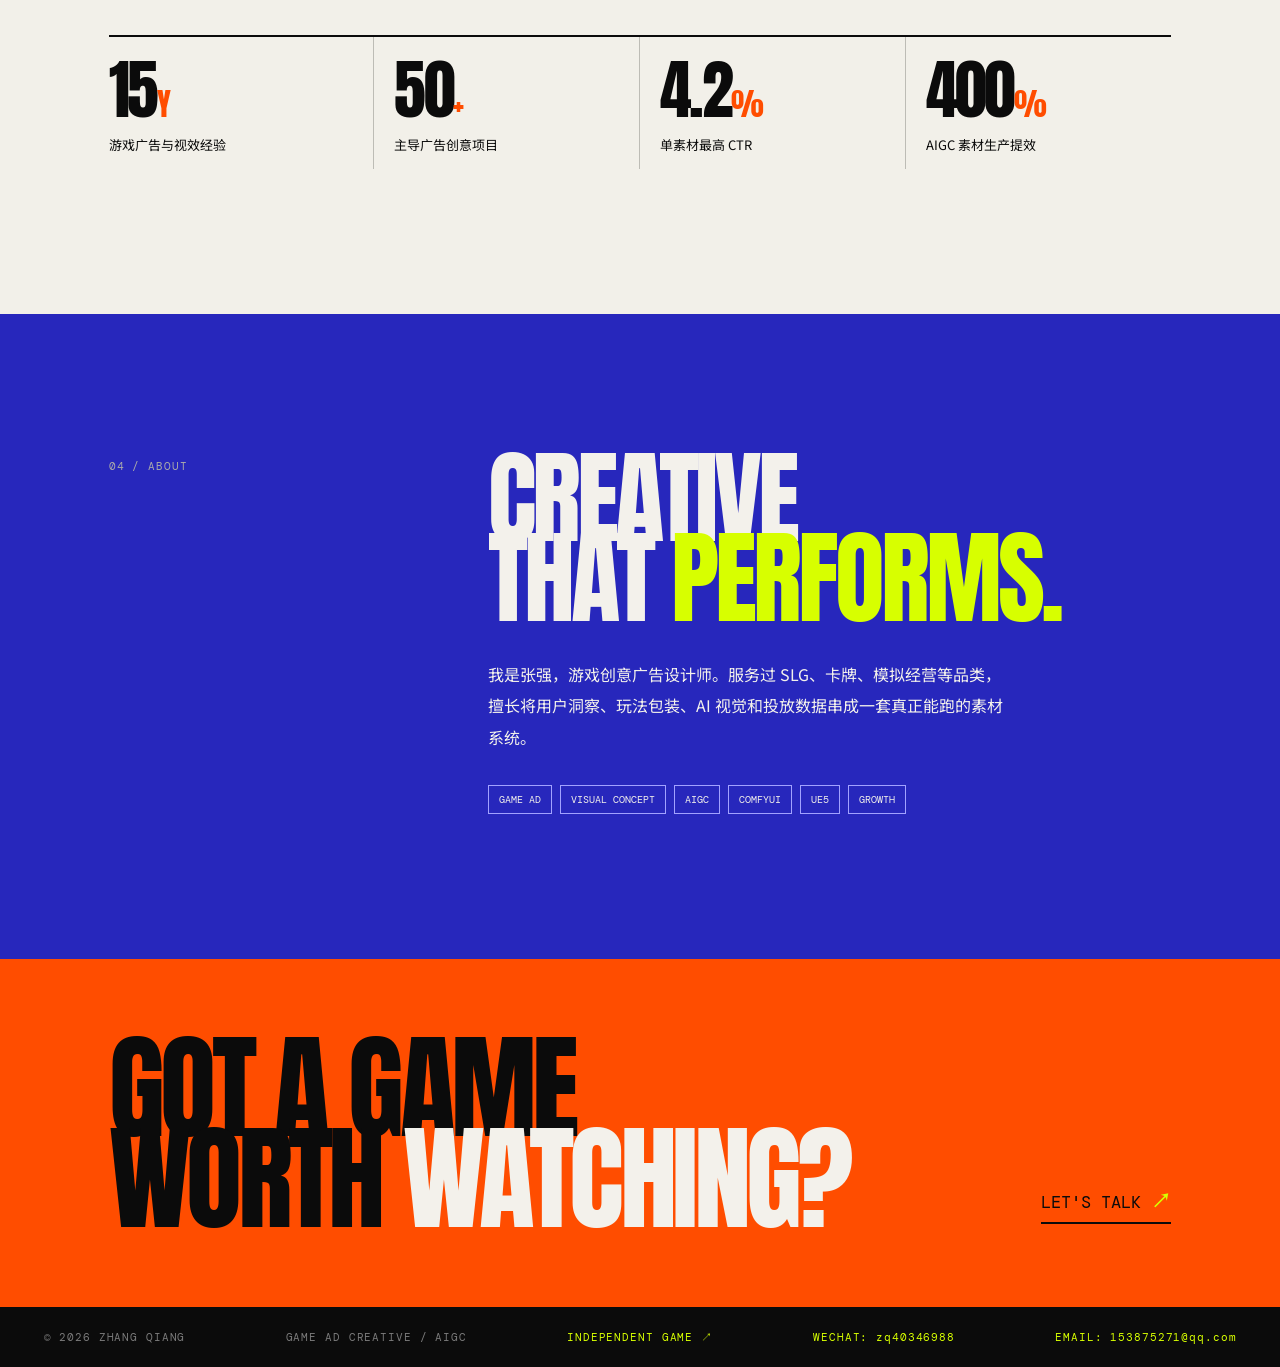
==== commit 04b5d008: "Add game ad video six" ====
--- a/index.html
+++ b/index.html
@@ -1,9 +1,10 @@
-<!doctype html><html lang="zh-CN"><head><meta charset="utf-8"><meta name="viewport" content="width=device-width, initial-scale=1"><meta name="description" content="张强｜游戏创意广告设计师 / AIGC 创意实验者。"><title>张强 / 游戏创意广告设计</title><link rel="preconnect" href="https://fonts.googleapis.com"><link rel="preconnect" href="https://fonts.gstatic.com" crossorigin><link href="https://fonts.googleapis.com/css2?family=Anton&family=DM+Mono:wght@400;500&family=Noto+Sans+SC:wght@400;500;700;900&display=swap" rel="stylesheet"><link rel="stylesheet" href="style.css"></head><body><div class="grain"></div><header><a class="logo" href="#top">ZHANG<br>QIANG<span>®</span></a><p>GAME AD CREATIVE<br>/ AIGC EXPLORER</p><a class="contact-link" href="mailto:153875271@qq.com">CONTACT <b>↗</b></a></header><main id="top"><section class="hero"><p class="label">PORTFOLIO / 2026 <i></i> BEIJING</p><div class="hero-title"><p>I MAKE</p><h1>GAMES<br><em>LOOK</em></h1><p class="right-word">IMPOSSIBLE</p></div><div class="hero-bottom"><p>用高概念创意撬动注意力，<br>让素材成为增长引擎。</p><a href="#reel" class="scroll">SCROLL TO PLAY <span>↓</span></a><p class="corner">15 YEARS<br>50+ PROJECTS</p></div><div class="orb orb-one"></div><div class="orb orb-two"></div><div class="star">✦</div></section><section class="manifesto"><p class="label">01 / THE POINT OF VIEW</p><h2>不是做一条广告，<br>是制造一个<span>让人停下来</span>的理由。</h2><div class="manifesto-row"><p>游戏广告最残酷的真相：你只有 1 秒。<br>所以每一个画面，都必须比“跳过”更有吸引力。</p><p class="english">STRATEGY × VISUAL ×<br>DATA × ITERATION</p></div></section><section id="reel" class="reel"><div class="reel-head"><div><p class="label">02 / SELECTED REEL</p><h2>WATCH<br>THE <em>WORK.</em></h2></div><p>9 SELECTED VIDEOS<br>CLICK TO PREVIEW</p></div><div class="tabs" role="tablist"><button class="active" data-filter="game">游戏广告 <small>05</small></button><button data-filter="ai">AI 视觉实验 <small>04</small></button><button data-filter="all">全部 <small>09</small></button></div><div class="video-wall">
+<!doctype html><html lang="zh-CN"><head><meta charset="utf-8"><meta name="viewport" content="width=device-width, initial-scale=1"><meta name="description" content="张强｜游戏创意广告设计师 / AIGC 创意实验者。"><title>张强 / 游戏创意广告设计</title><link rel="preconnect" href="https://fonts.googleapis.com"><link rel="preconnect" href="https://fonts.gstatic.com" crossorigin><link href="https://fonts.googleapis.com/css2?family=Anton&family=DM+Mono:wght@400;500&family=Noto+Sans+SC:wght@400;500;700;900&display=swap" rel="stylesheet"><link rel="stylesheet" href="style.css"></head><body><div class="grain"></div><header><a class="logo" href="#top">ZHANG<br>QIANG<span>®</span></a><p>GAME AD CREATIVE<br>/ AIGC EXPLORER</p><a class="contact-link" href="mailto:153875271@qq.com">CONTACT <b>↗</b></a></header><main id="top"><section class="hero"><p class="label">PORTFOLIO / 2026 <i></i> BEIJING</p><div class="hero-title"><p>I MAKE</p><h1>GAMES<br><em>LOOK</em></h1><p class="right-word">IMPOSSIBLE</p></div><div class="hero-bottom"><p>用高概念创意撬动注意力，<br>让素材成为增长引擎。</p><a href="#reel" class="scroll">SCROLL TO PLAY <span>↓</span></a><p class="corner">15 YEARS<br>50+ PROJECTS</p></div><div class="orb orb-one"></div><div class="orb orb-two"></div><div class="star">✦</div></section><section class="manifesto"><p class="label">01 / THE POINT OF VIEW</p><h2>不是做一条广告，<br>是制造一个<span>让人停下来</span>的理由。</h2><div class="manifesto-row"><p>游戏广告最残酷的真相：你只有 1 秒。<br>所以每一个画面，都必须比“跳过”更有吸引力。</p><p class="english">STRATEGY × VISUAL ×<br>DATA × ITERATION</p></div></section><section id="reel" class="reel"><div class="reel-head"><div><p class="label">02 / SELECTED REEL</p><h2>WATCH<br>THE <em>WORK.</em></h2></div><p>10 SELECTED VIDEOS<br>CLICK TO PREVIEW</p></div><div class="tabs" role="tablist"><button class="active" data-filter="game">游戏广告 <small>06</small></button><button data-filter="ai">AI 视觉实验 <small>04</small></button><button data-filter="all">全部 <small>10</small></button></div><div class="video-wall">
 <button class="video-card wide game" data-id="NYlsnkY2e6Q" data-title="GAME AD / 01"><img src="https://i.ytimg.com/vi/NYlsnkY2e6Q/maxresdefault.jpg" alt="游戏广告作品 1 缩略图"><span class="index">01</span><span class="play">PLAY <b>▶</b></span><span class="video-type">GAME CREATIVE</span></button>
 <button class="video-card game" data-id="7MR1wxAcufA" data-title="GAME AD / 02"><img src="https://i.ytimg.com/vi/7MR1wxAcufA/maxresdefault.jpg" alt="游戏广告作品 2 缩略图"><span class="index">02</span><span class="play">PLAY <b>▶</b></span><span class="video-type">GAME CREATIVE</span></button>
 <button class="video-card game" data-id="jjdj-jd-cbM" data-title="GAME AD / 03"><img src="https://i.ytimg.com/vi/jjdj-jd-cbM/maxresdefault.jpg" alt="游戏广告作品 3 缩略图"><span class="index">03</span><span class="play">PLAY <b>▶</b></span><span class="video-type">GAME CREATIVE</span></button>
 <button class="video-card tall game" data-id="4EWvTsjYt9I" data-title="GAME SHORT / 04"><img src="https://i.ytimg.com/vi/4EWvTsjYt9I/maxresdefault.jpg" alt="游戏广告短视频 4 缩略图"><span class="index">04</span><span class="play">PLAY <b>▶</b></span><span class="video-type">SHORT FORM</span></button>
 <button class="video-card tall game" data-id="yAAp-yHaIpI" data-title="GAME SHORT / 05"><img src="https://i.ytimg.com/vi/yAAp-yHaIpI/maxresdefault.jpg" alt="游戏广告短视频 5 缩略图"><span class="index">05</span><span class="play">PLAY <b>▶</b></span><span class="video-type">SHORT FORM</span></button>
+<button class="video-card wide game" data-id="n1GWymhLVyE" data-title="GAME AD / 06"><img src="https://i.ytimg.com/vi/n1GWymhLVyE/maxresdefault.jpg" alt="游戏广告作品 6 缩略图"><span class="index">06</span><span class="play">PLAY <b>▶</b></span><span class="video-type">GAME CREATIVE</span></button>
 <button class="video-card ai" data-id="l3hz_UHLOGw" data-title="AI EXPERIMENT / 01"><img src="https://i.ytimg.com/vi/l3hz_UHLOGw/maxresdefault.jpg" alt="AI 视觉实验 1 缩略图"><span class="index">AI 01</span><span class="play">PLAY <b>▶</b></span><span class="video-type">AIGC VISUAL</span></button>
 <button class="video-card wide ai" data-id="ryCNNU9Mmz8" data-title="AI EXPERIMENT / 02"><img src="https://i.ytimg.com/vi/ryCNNU9Mmz8/maxresdefault.jpg" alt="AI 视觉实验 2 缩略图"><span class="index">AI 02</span><span class="play">PLAY <b>▶</b></span><span class="video-type">AIGC VISUAL</span></button>
 <button class="video-card ai" data-id="DyhMJiKRFQs" data-title="AI EXPERIMENT / 03"><img src="https://i.ytimg.com/vi/DyhMJiKRFQs/maxresdefault.jpg" alt="AI 视觉实验 3 缩略图"><span class="index">AI 03</span><span class="play">PLAY <b>▶</b></span><span class="video-type">AIGC VISUAL</span></button>
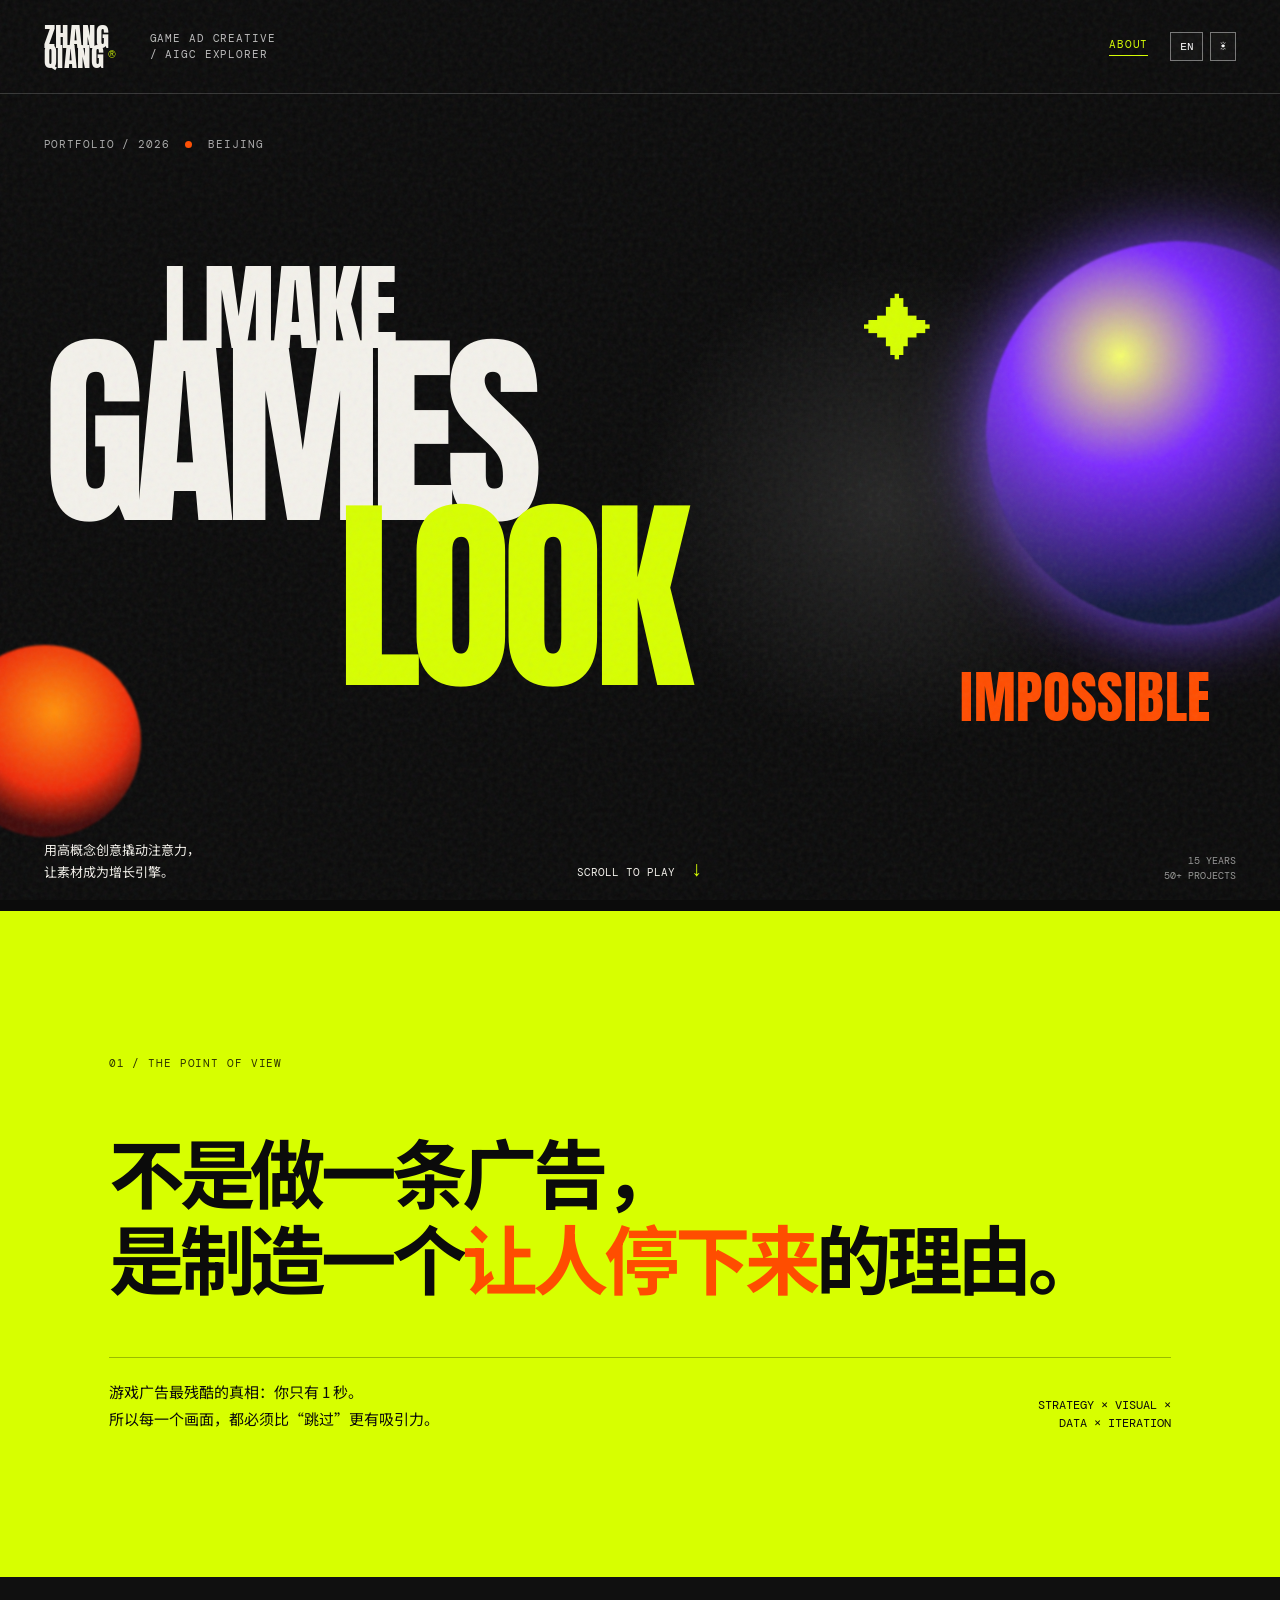
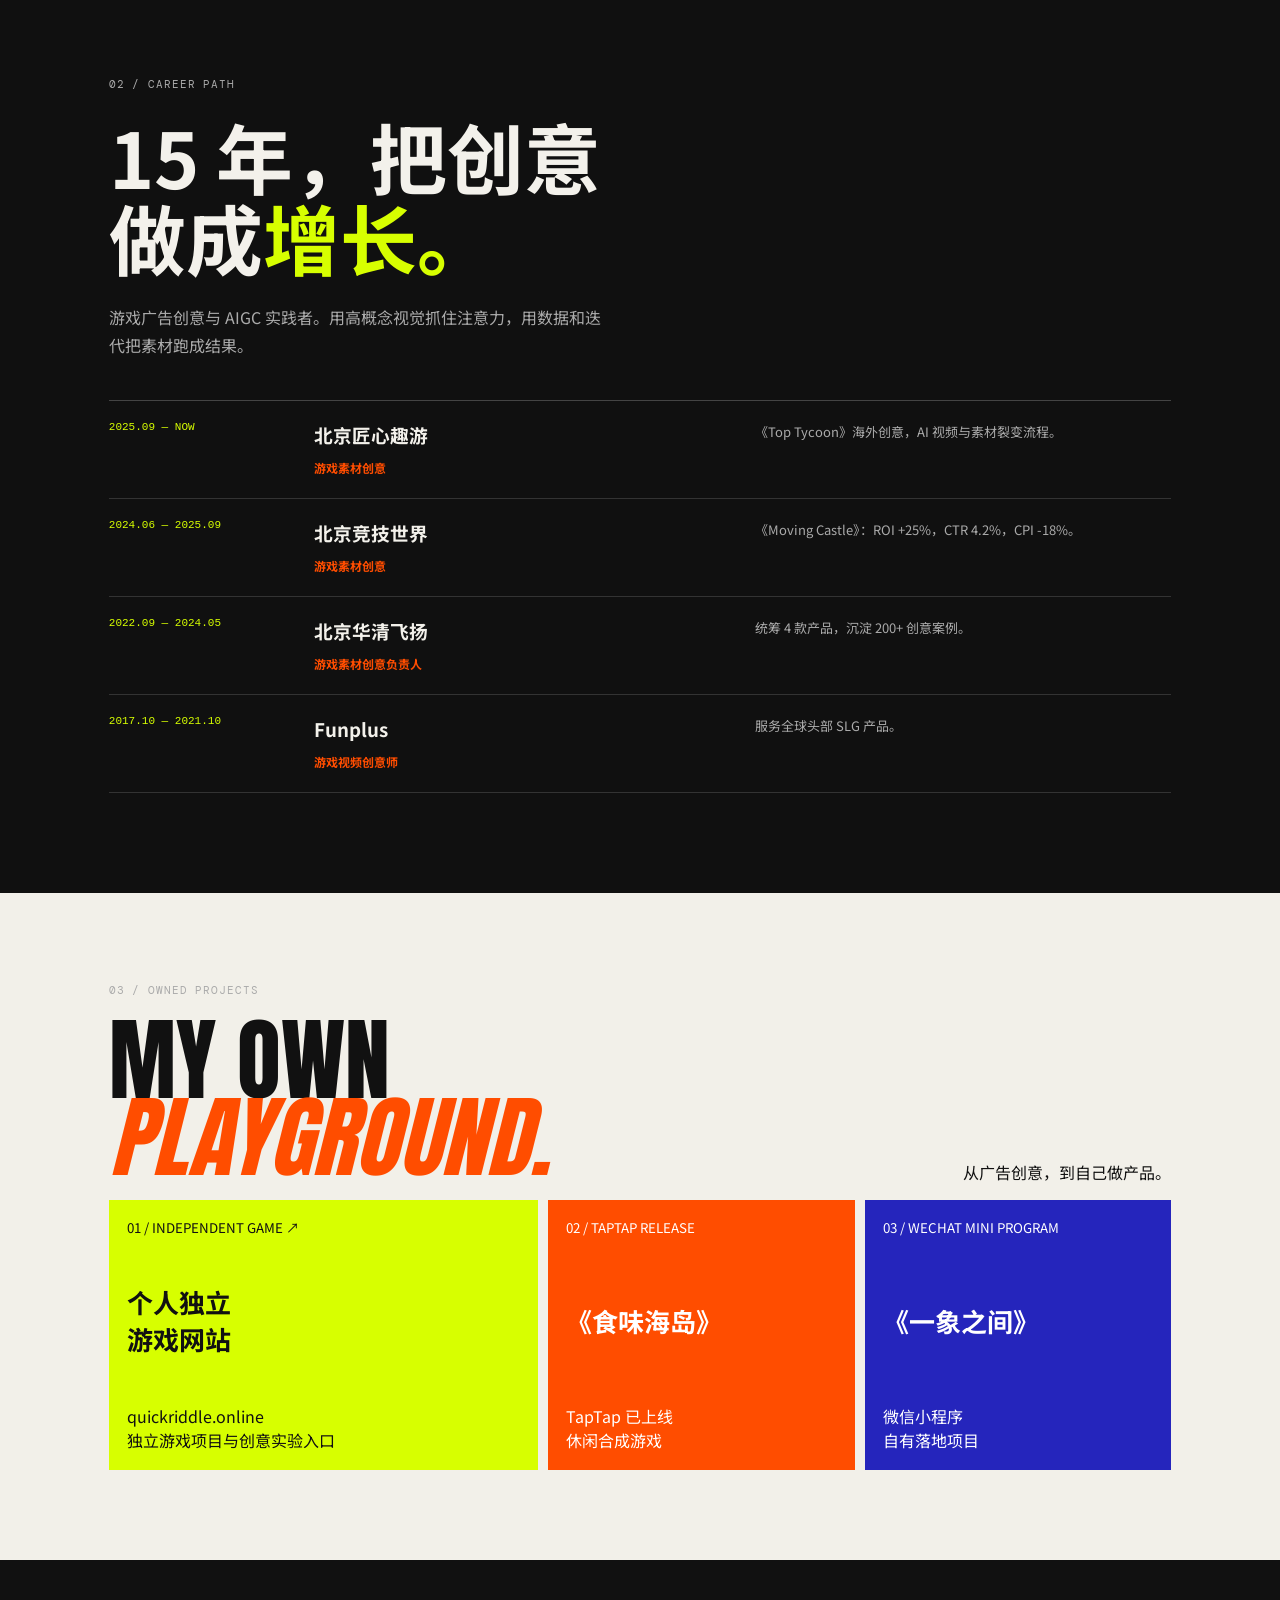
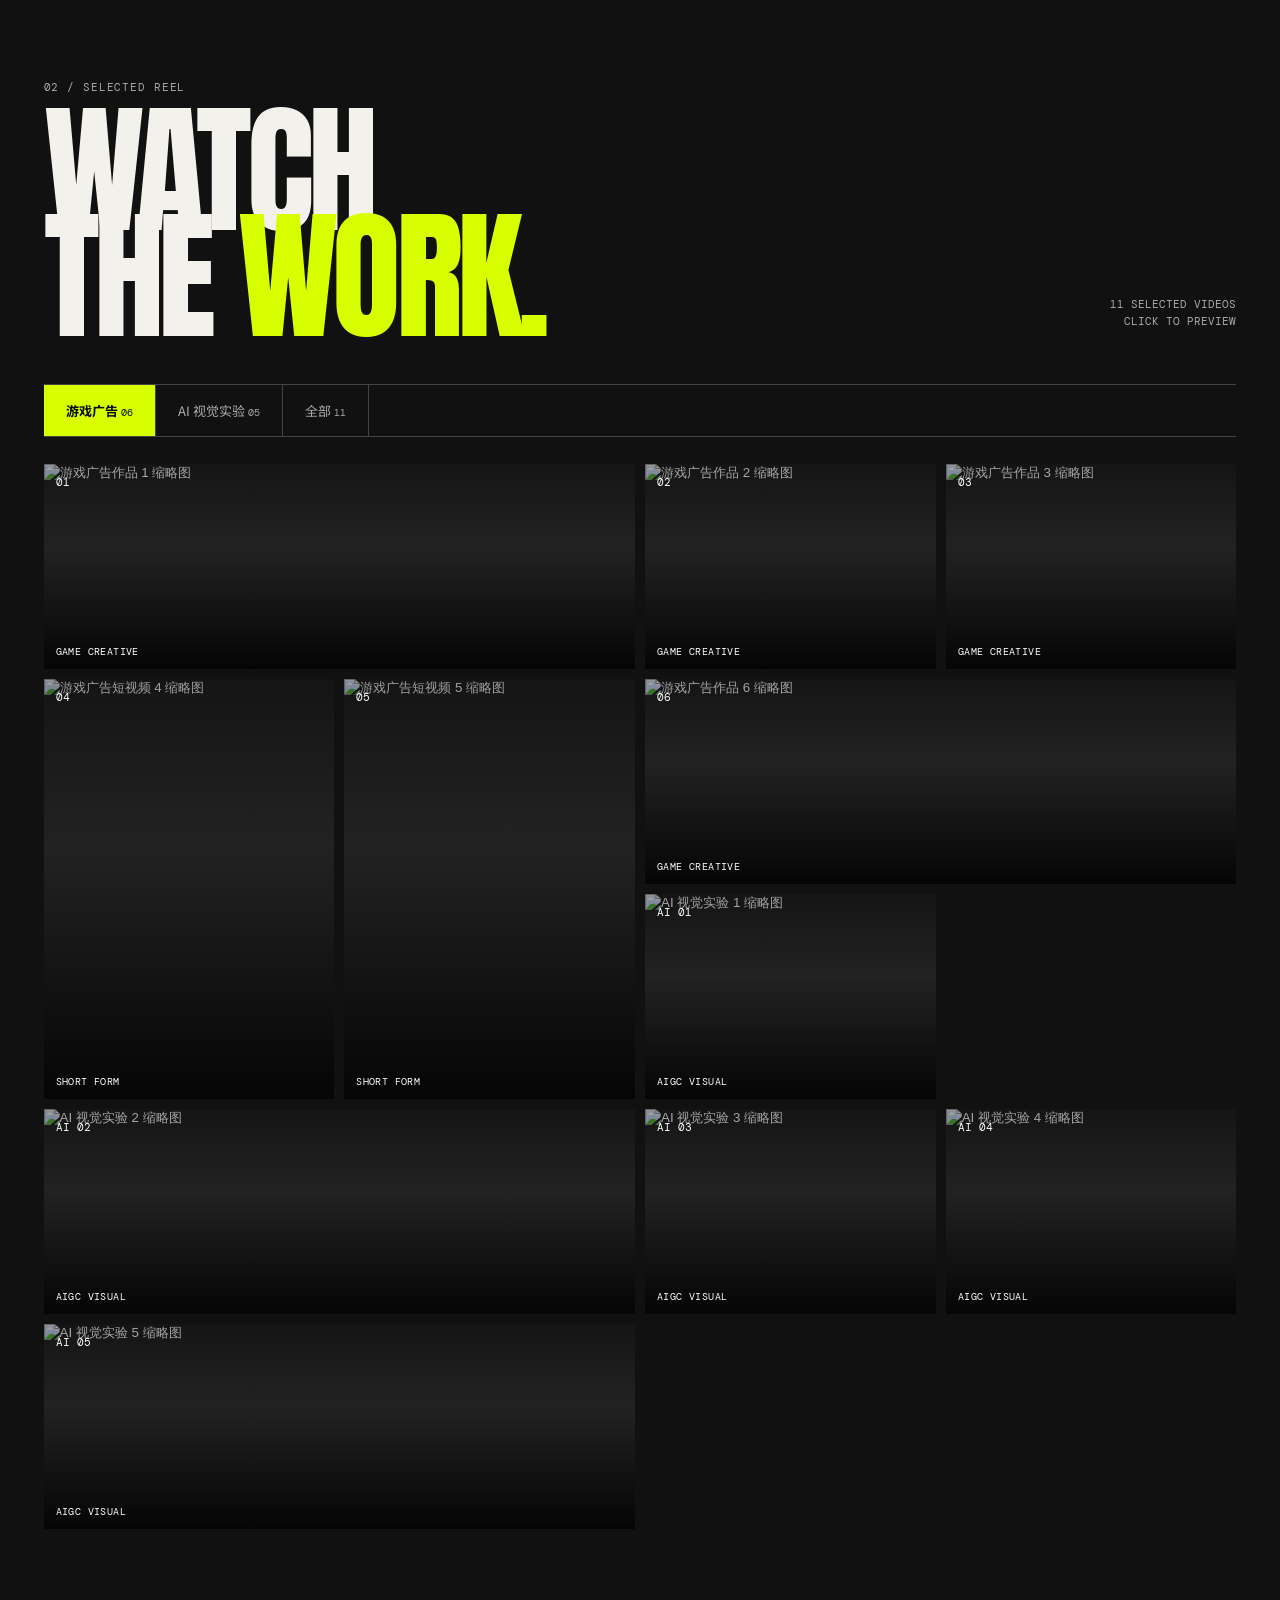
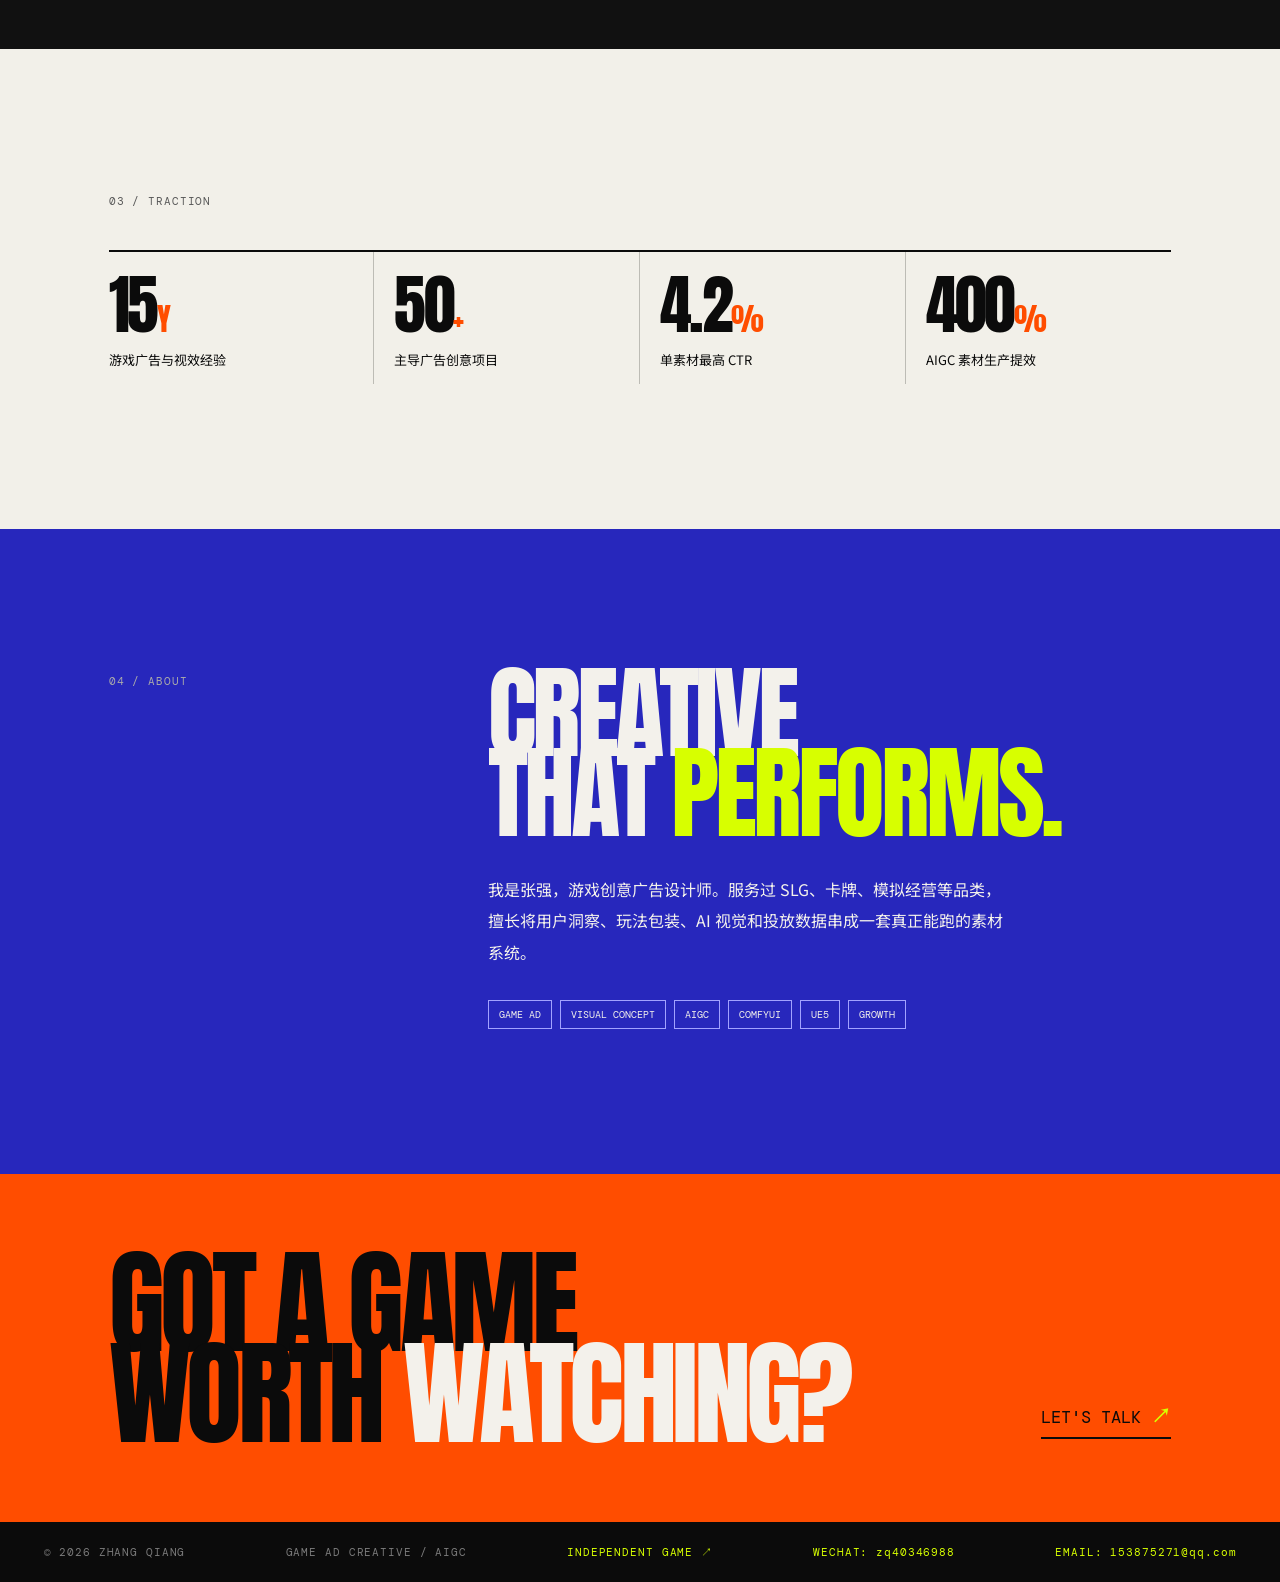
==== commit dd7811d2: "Add AI experiment video five" ====
--- a/index.html
+++ b/index.html
@@ -1,4 +1,4 @@
-<!doctype html><html lang="zh-CN"><head><meta charset="utf-8"><meta name="viewport" content="width=device-width, initial-scale=1"><meta name="description" content="张强｜游戏创意广告设计师 / AIGC 创意实验者。"><title>张强 / 游戏创意广告设计</title><link rel="preconnect" href="https://fonts.googleapis.com"><link rel="preconnect" href="https://fonts.gstatic.com" crossorigin><link href="https://fonts.googleapis.com/css2?family=Anton&family=DM+Mono:wght@400;500&family=Noto+Sans+SC:wght@400;500;700;900&display=swap" rel="stylesheet"><link rel="stylesheet" href="style.css"></head><body><div class="grain"></div><header><a class="logo" href="#top">ZHANG<br>QIANG<span>®</span></a><p>GAME AD CREATIVE<br>/ AIGC EXPLORER</p><a class="contact-link" href="mailto:153875271@qq.com">CONTACT <b>↗</b></a></header><main id="top"><section class="hero"><p class="label">PORTFOLIO / 2026 <i></i> BEIJING</p><div class="hero-title"><p>I MAKE</p><h1>GAMES<br><em>LOOK</em></h1><p class="right-word">IMPOSSIBLE</p></div><div class="hero-bottom"><p>用高概念创意撬动注意力，<br>让素材成为增长引擎。</p><a href="#reel" class="scroll">SCROLL TO PLAY <span>↓</span></a><p class="corner">15 YEARS<br>50+ PROJECTS</p></div><div class="orb orb-one"></div><div class="orb orb-two"></div><div class="star">✦</div></section><section class="manifesto"><p class="label">01 / THE POINT OF VIEW</p><h2>不是做一条广告，<br>是制造一个<span>让人停下来</span>的理由。</h2><div class="manifesto-row"><p>游戏广告最残酷的真相：你只有 1 秒。<br>所以每一个画面，都必须比“跳过”更有吸引力。</p><p class="english">STRATEGY × VISUAL ×<br>DATA × ITERATION</p></div></section><section id="reel" class="reel"><div class="reel-head"><div><p class="label">02 / SELECTED REEL</p><h2>WATCH<br>THE <em>WORK.</em></h2></div><p>10 SELECTED VIDEOS<br>CLICK TO PREVIEW</p></div><div class="tabs" role="tablist"><button class="active" data-filter="game">游戏广告 <small>06</small></button><button data-filter="ai">AI 视觉实验 <small>04</small></button><button data-filter="all">全部 <small>10</small></button></div><div class="video-wall">
+<!doctype html><html lang="zh-CN"><head><meta charset="utf-8"><meta name="viewport" content="width=device-width, initial-scale=1"><meta name="description" content="张强｜游戏创意广告设计师 / AIGC 创意实验者。"><title>张强 / 游戏创意广告设计</title><link rel="preconnect" href="https://fonts.googleapis.com"><link rel="preconnect" href="https://fonts.gstatic.com" crossorigin><link href="https://fonts.googleapis.com/css2?family=Anton&family=DM+Mono:wght@400;500&family=Noto+Sans+SC:wght@400;500;700;900&display=swap" rel="stylesheet"><link rel="stylesheet" href="style.css"></head><body><div class="grain"></div><header><a class="logo" href="#top">ZHANG<br>QIANG<span>®</span></a><p>GAME AD CREATIVE<br>/ AIGC EXPLORER</p><a class="contact-link" href="mailto:153875271@qq.com">CONTACT <b>↗</b></a></header><main id="top"><section class="hero"><p class="label">PORTFOLIO / 2026 <i></i> BEIJING</p><div class="hero-title"><p>I MAKE</p><h1>GAMES<br><em>LOOK</em></h1><p class="right-word">IMPOSSIBLE</p></div><div class="hero-bottom"><p>用高概念创意撬动注意力，<br>让素材成为增长引擎。</p><a href="#reel" class="scroll">SCROLL TO PLAY <span>↓</span></a><p class="corner">15 YEARS<br>50+ PROJECTS</p></div><div class="orb orb-one"></div><div class="orb orb-two"></div><div class="star">✦</div></section><section class="manifesto"><p class="label">01 / THE POINT OF VIEW</p><h2>不是做一条广告，<br>是制造一个<span>让人停下来</span>的理由。</h2><div class="manifesto-row"><p>游戏广告最残酷的真相：你只有 1 秒。<br>所以每一个画面，都必须比“跳过”更有吸引力。</p><p class="english">STRATEGY × VISUAL ×<br>DATA × ITERATION</p></div></section><section id="reel" class="reel"><div class="reel-head"><div><p class="label">02 / SELECTED REEL</p><h2>WATCH<br>THE <em>WORK.</em></h2></div><p>11 SELECTED VIDEOS<br>CLICK TO PREVIEW</p></div><div class="tabs" role="tablist"><button class="active" data-filter="game">游戏广告 <small>06</small></button><button data-filter="ai">AI 视觉实验 <small>05</small></button><button data-filter="all">全部 <small>11</small></button></div><div class="video-wall">
 <button class="video-card wide game" data-id="NYlsnkY2e6Q" data-title="GAME AD / 01"><img src="https://i.ytimg.com/vi/NYlsnkY2e6Q/maxresdefault.jpg" alt="游戏广告作品 1 缩略图"><span class="index">01</span><span class="play">PLAY <b>▶</b></span><span class="video-type">GAME CREATIVE</span></button>
 <button class="video-card game" data-id="7MR1wxAcufA" data-title="GAME AD / 02"><img src="https://i.ytimg.com/vi/7MR1wxAcufA/maxresdefault.jpg" alt="游戏广告作品 2 缩略图"><span class="index">02</span><span class="play">PLAY <b>▶</b></span><span class="video-type">GAME CREATIVE</span></button>
 <button class="video-card game" data-id="jjdj-jd-cbM" data-title="GAME AD / 03"><img src="https://i.ytimg.com/vi/jjdj-jd-cbM/maxresdefault.jpg" alt="游戏广告作品 3 缩略图"><span class="index">03</span><span class="play">PLAY <b>▶</b></span><span class="video-type">GAME CREATIVE</span></button>
@@ -8,4 +8,4 @@
 <button class="video-card ai" data-id="l3hz_UHLOGw" data-title="AI EXPERIMENT / 01"><img src="https://i.ytimg.com/vi/l3hz_UHLOGw/maxresdefault.jpg" alt="AI 视觉实验 1 缩略图"><span class="index">AI 01</span><span class="play">PLAY <b>▶</b></span><span class="video-type">AIGC VISUAL</span></button>
 <button class="video-card wide ai" data-id="ryCNNU9Mmz8" data-title="AI EXPERIMENT / 02"><img src="https://i.ytimg.com/vi/ryCNNU9Mmz8/maxresdefault.jpg" alt="AI 视觉实验 2 缩略图"><span class="index">AI 02</span><span class="play">PLAY <b>▶</b></span><span class="video-type">AIGC VISUAL</span></button>
 <button class="video-card ai" data-id="DyhMJiKRFQs" data-title="AI EXPERIMENT / 03"><img src="https://i.ytimg.com/vi/DyhMJiKRFQs/maxresdefault.jpg" alt="AI 视觉实验 3 缩略图"><span class="index">AI 03</span><span class="play">PLAY <b>▶</b></span><span class="video-type">AIGC VISUAL</span></button>
-<button class="video-card ai" data-id="JXe8S4PewyU" data-title="AI EXPERIMENT / 04"><img src="https://i.ytimg.com/vi/JXe8S4PewyU/maxresdefault.jpg" alt="AI 视觉实验 4 缩略图"><span class="index">AI 04</span><span class="play">PLAY <b>▶</b></span><span class="video-type">AIGC VISUAL</span></button></div></section><section class="numbers"><p class="label">03 / TRACTION</p><div class="number-grid"><article><strong>15<span>Y</span></strong><p>游戏广告与视效经验</p></article><article><strong>50<span>+</span></strong><p>主导广告创意项目</p></article><article><strong>4.2<span>%</span></strong><p>单素材最高 CTR</p></article><article><strong>400<span>%</span></strong><p>AIGC 素材生产提效</p></article></div></section><section class="about"><p class="label">04 / ABOUT</p><div><h2>CREATIVE<br>THAT <em>PERFORMS.</em></h2><p>我是张强，游戏创意广告设计师。服务过 SLG、卡牌、模拟经营等品类，擅长将用户洞察、玩法包装、AI 视觉和投放数据串成一套真正能跑的素材系统。</p><div class="chips"><span>GAME AD</span><span>VISUAL CONCEPT</span><span>AIGC</span><span>COMFYUI</span><span>UE5</span><span>GROWTH</span></div></div></section><section class="cta"><p>GOT A GAME<br>WORTH <em>WATCHING?</em></p><a href="mailto:153875271@qq.com">LET'S TALK <b>↗</b></a></section></main><footer><span>© 2026 ZHANG QIANG</span><span>GAME AD CREATIVE / AIGC</span><a href="https://quickriddle.online/" target="_blank" rel="noreferrer">INDEPENDENT GAME ↗</a></footer><dialog class="modal"><button class="close" aria-label="关闭视频预览">×</button><p class="modal-title"></p><div class="player"></div></dialog><script src="script.js"></script></body></html>
+<button class="video-card ai" data-id="JXe8S4PewyU" data-title="AI EXPERIMENT / 04"><img src="https://i.ytimg.com/vi/JXe8S4PewyU/maxresdefault.jpg" alt="AI 视觉实验 4 缩略图"><span class="index">AI 04</span><span class="play">PLAY <b>▶</b></span><span class="video-type">AIGC VISUAL</span></button><button class="video-card wide ai" data-id="AHoPGFCY-hQ" data-title="AI EXPERIMENT / 05"><img src="https://i.ytimg.com/vi/AHoPGFCY-hQ/maxresdefault.jpg" alt="AI 视觉实验 5 缩略图"><span class="index">AI 05</span><span class="play">PLAY <b>▶</b></span><span class="video-type">AIGC VISUAL</span></button></div></section><section class="numbers"><p class="label">03 / TRACTION</p><div class="number-grid"><article><strong>15<span>Y</span></strong><p>游戏广告与视效经验</p></article><article><strong>50<span>+</span></strong><p>主导广告创意项目</p></article><article><strong>4.2<span>%</span></strong><p>单素材最高 CTR</p></article><article><strong>400<span>%</span></strong><p>AIGC 素材生产提效</p></article></div></section><section class="about"><p class="label">04 / ABOUT</p><div><h2>CREATIVE<br>THAT <em>PERFORMS.</em></h2><p>我是张强，游戏创意广告设计师。服务过 SLG、卡牌、模拟经营等品类，擅长将用户洞察、玩法包装、AI 视觉和投放数据串成一套真正能跑的素材系统。</p><div class="chips"><span>GAME AD</span><span>VISUAL CONCEPT</span><span>AIGC</span><span>COMFYUI</span><span>UE5</span><span>GROWTH</span></div></div></section><section class="cta"><p>GOT A GAME<br>WORTH <em>WATCHING?</em></p><a href="mailto:153875271@qq.com">LET'S TALK <b>↗</b></a></section></main><footer><span>© 2026 ZHANG QIANG</span><span>GAME AD CREATIVE / AIGC</span><a href="https://quickriddle.online/" target="_blank" rel="noreferrer">INDEPENDENT GAME ↗</a></footer><dialog class="modal"><button class="close" aria-label="关闭视频预览">×</button><p class="modal-title"></p><div class="player"></div></dialog><script src="script.js"></script></body></html>
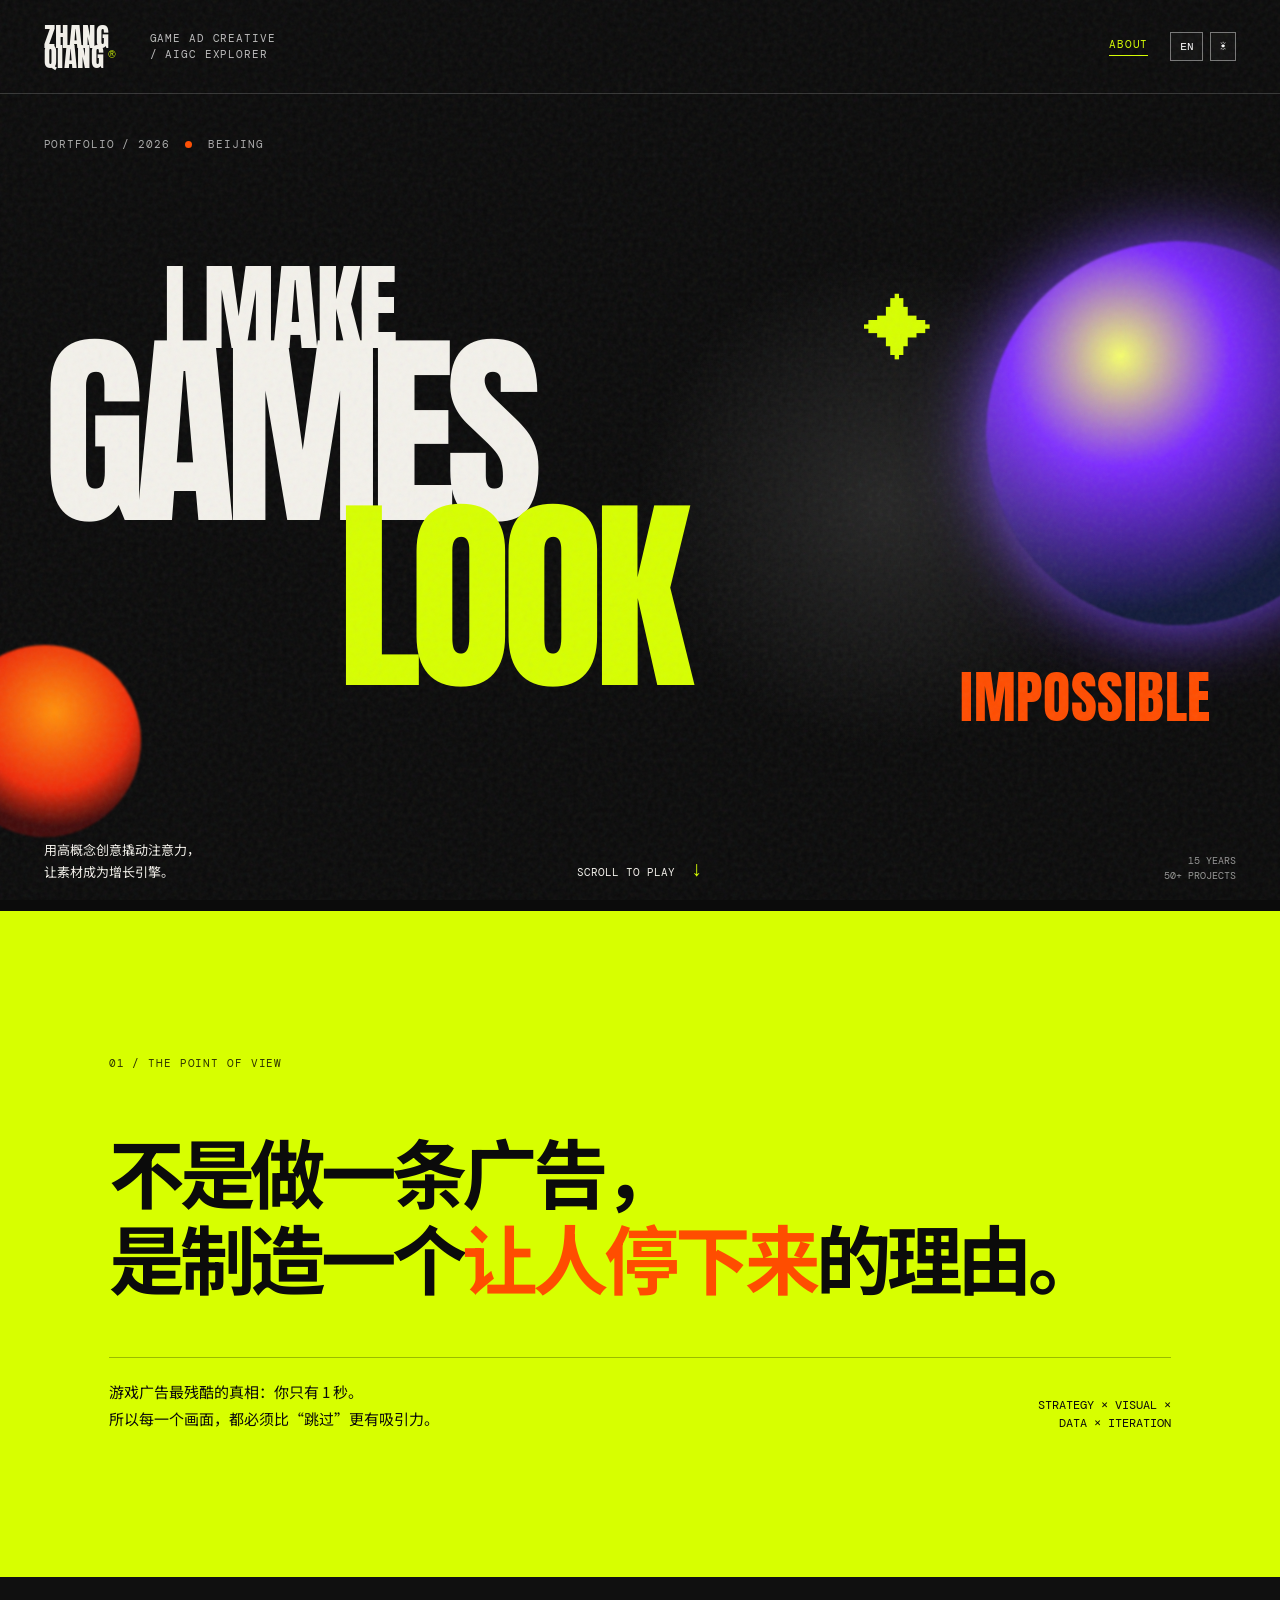
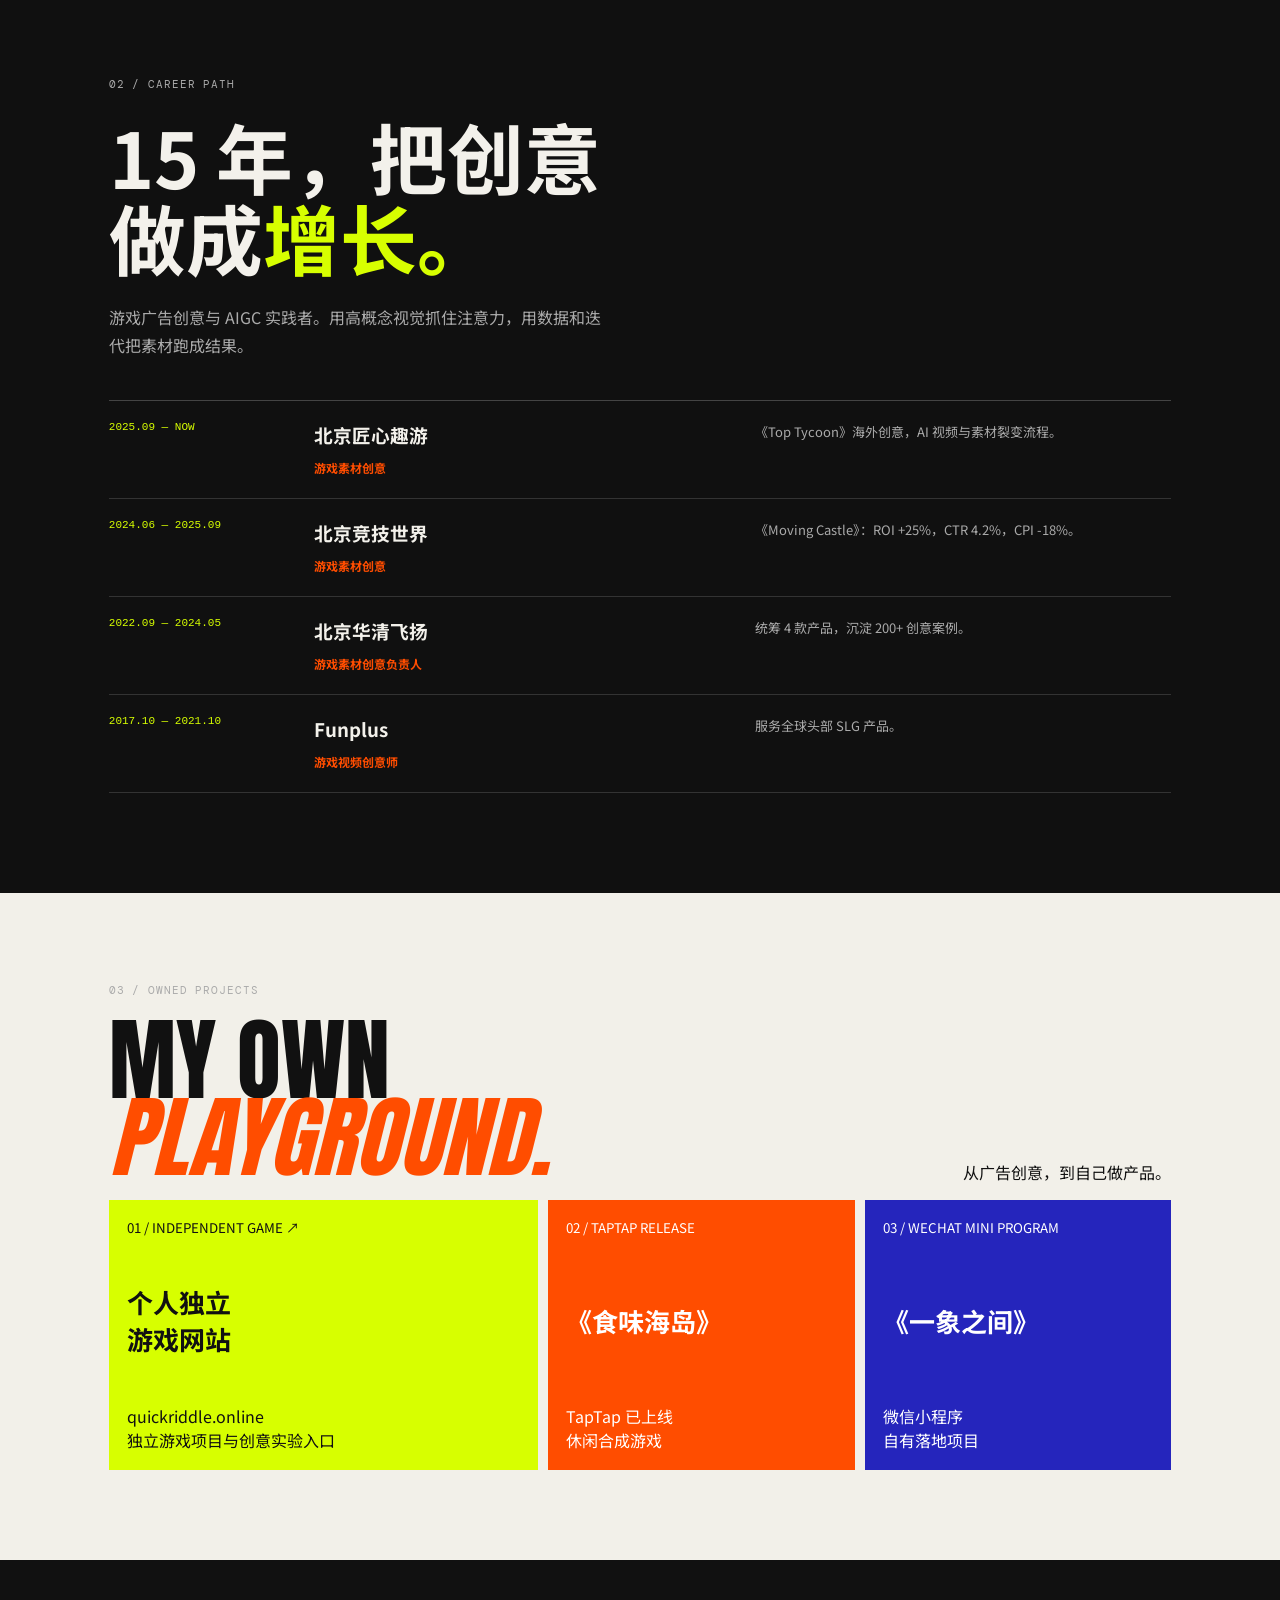
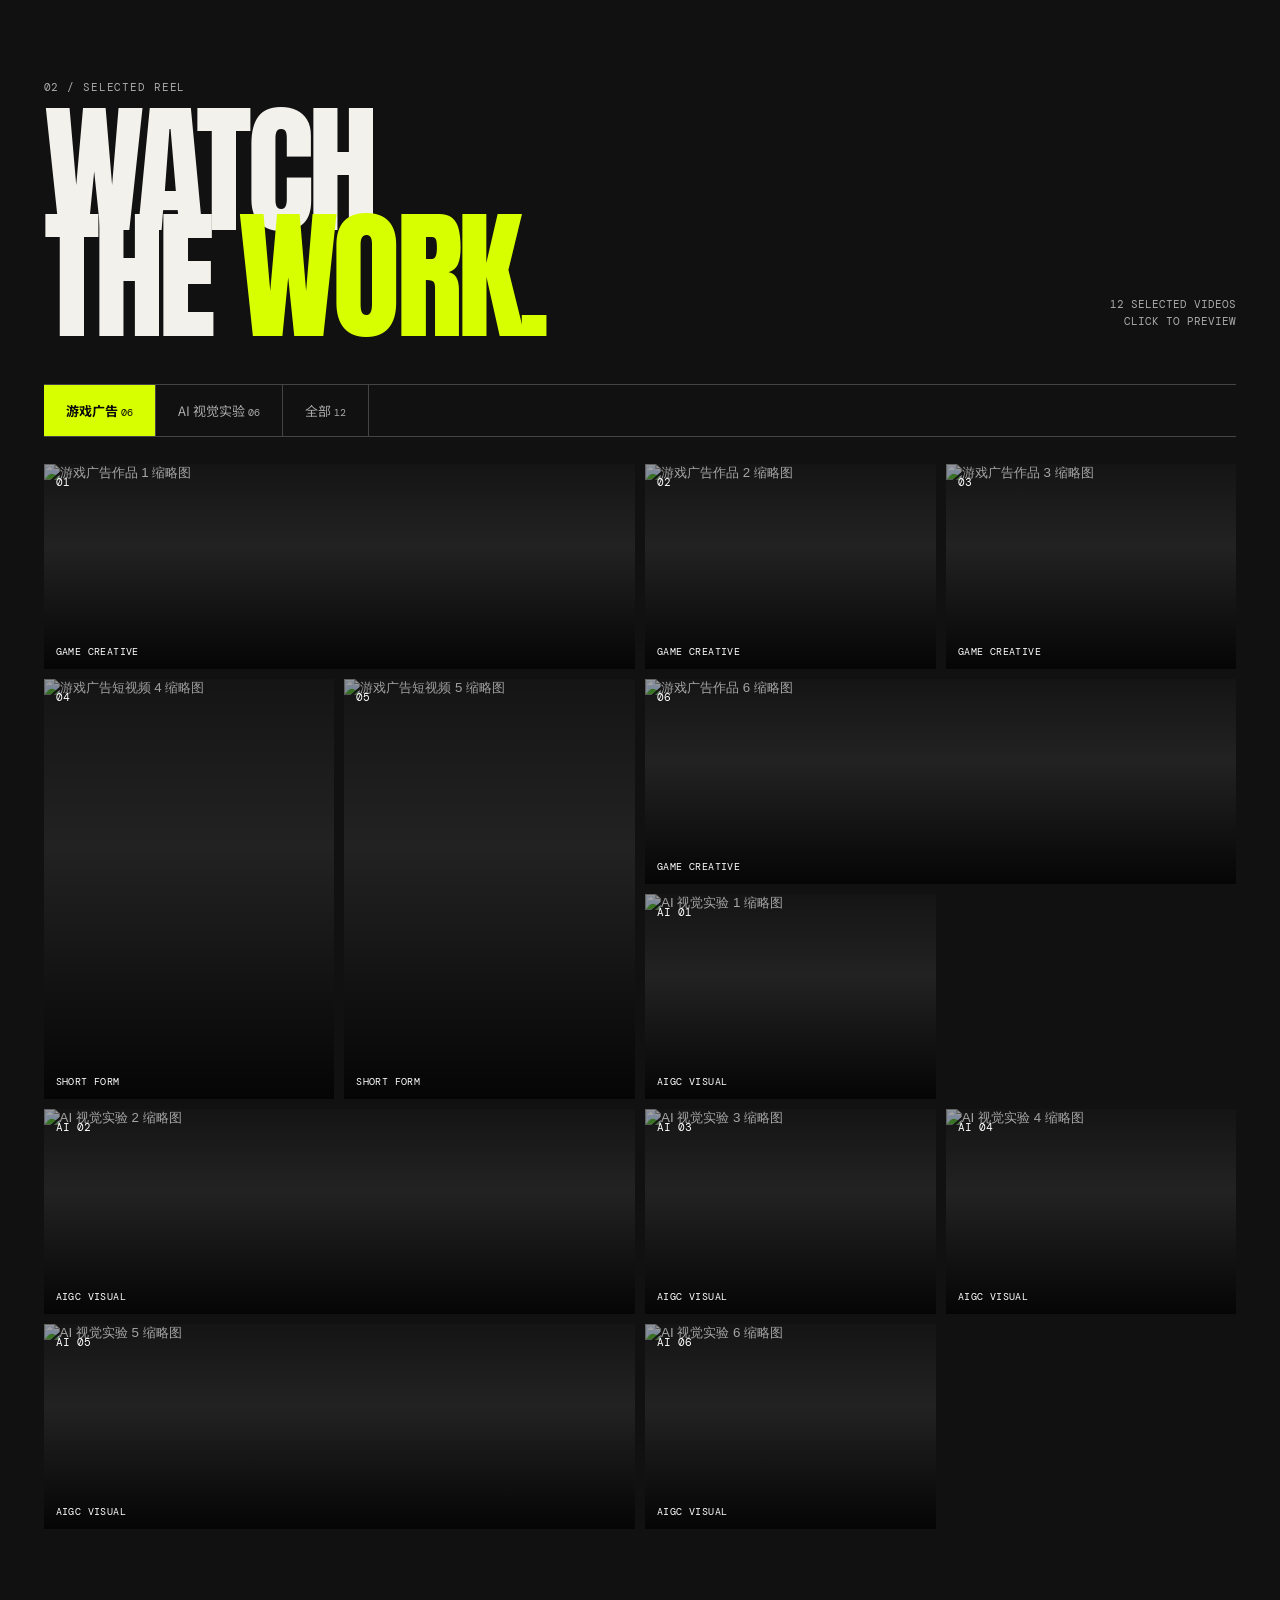
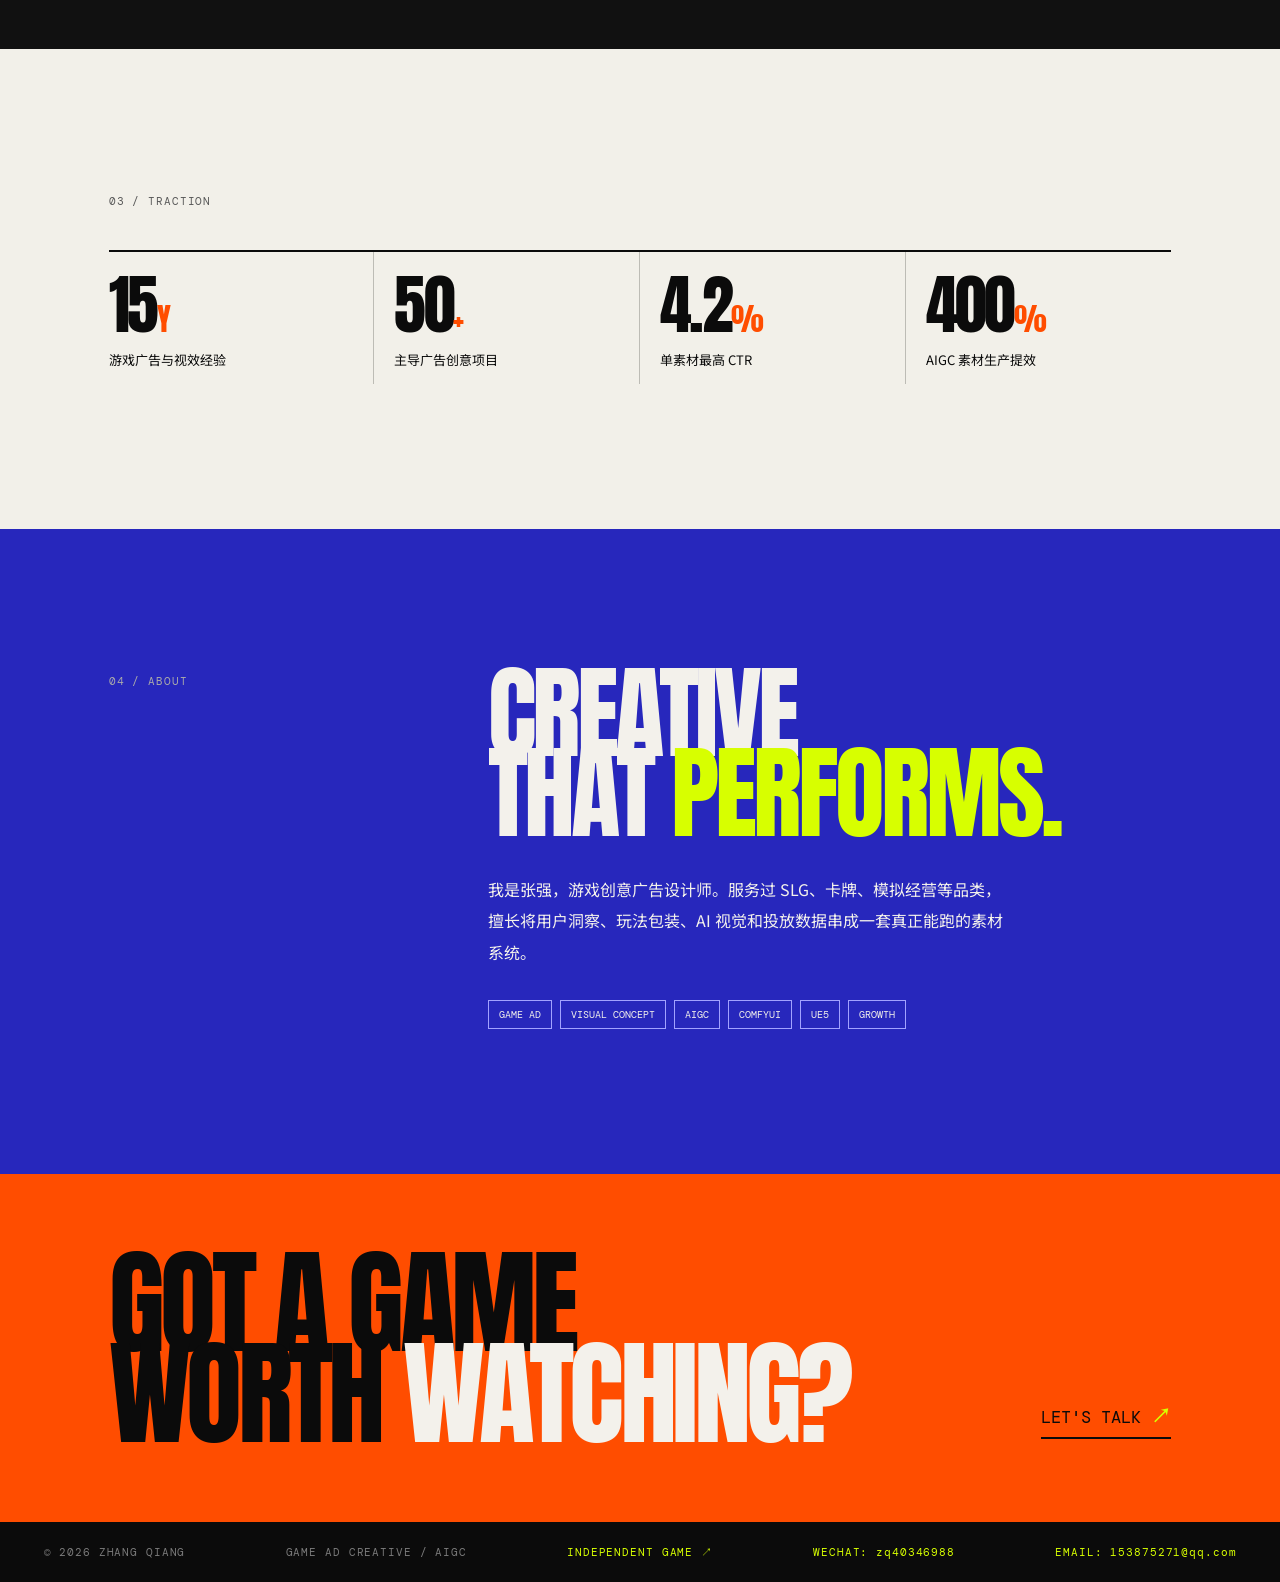
==== commit a87c47f7: "Add AI experiment video six" ====
--- a/index.html
+++ b/index.html
@@ -1,4 +1,4 @@
-<!doctype html><html lang="zh-CN"><head><meta charset="utf-8"><meta name="viewport" content="width=device-width, initial-scale=1"><meta name="description" content="张强｜游戏创意广告设计师 / AIGC 创意实验者。"><title>张强 / 游戏创意广告设计</title><link rel="preconnect" href="https://fonts.googleapis.com"><link rel="preconnect" href="https://fonts.gstatic.com" crossorigin><link href="https://fonts.googleapis.com/css2?family=Anton&family=DM+Mono:wght@400;500&family=Noto+Sans+SC:wght@400;500;700;900&display=swap" rel="stylesheet"><link rel="stylesheet" href="style.css"></head><body><div class="grain"></div><header><a class="logo" href="#top">ZHANG<br>QIANG<span>®</span></a><p>GAME AD CREATIVE<br>/ AIGC EXPLORER</p><a class="contact-link" href="mailto:153875271@qq.com">CONTACT <b>↗</b></a></header><main id="top"><section class="hero"><p class="label">PORTFOLIO / 2026 <i></i> BEIJING</p><div class="hero-title"><p>I MAKE</p><h1>GAMES<br><em>LOOK</em></h1><p class="right-word">IMPOSSIBLE</p></div><div class="hero-bottom"><p>用高概念创意撬动注意力，<br>让素材成为增长引擎。</p><a href="#reel" class="scroll">SCROLL TO PLAY <span>↓</span></a><p class="corner">15 YEARS<br>50+ PROJECTS</p></div><div class="orb orb-one"></div><div class="orb orb-two"></div><div class="star">✦</div></section><section class="manifesto"><p class="label">01 / THE POINT OF VIEW</p><h2>不是做一条广告，<br>是制造一个<span>让人停下来</span>的理由。</h2><div class="manifesto-row"><p>游戏广告最残酷的真相：你只有 1 秒。<br>所以每一个画面，都必须比“跳过”更有吸引力。</p><p class="english">STRATEGY × VISUAL ×<br>DATA × ITERATION</p></div></section><section id="reel" class="reel"><div class="reel-head"><div><p class="label">02 / SELECTED REEL</p><h2>WATCH<br>THE <em>WORK.</em></h2></div><p>11 SELECTED VIDEOS<br>CLICK TO PREVIEW</p></div><div class="tabs" role="tablist"><button class="active" data-filter="game">游戏广告 <small>06</small></button><button data-filter="ai">AI 视觉实验 <small>05</small></button><button data-filter="all">全部 <small>11</small></button></div><div class="video-wall">
+<!doctype html><html lang="zh-CN"><head><meta charset="utf-8"><meta name="viewport" content="width=device-width, initial-scale=1"><meta name="description" content="张强｜游戏创意广告设计师 / AIGC 创意实验者。"><title>张强 / 游戏创意广告设计</title><link rel="preconnect" href="https://fonts.googleapis.com"><link rel="preconnect" href="https://fonts.gstatic.com" crossorigin><link href="https://fonts.googleapis.com/css2?family=Anton&family=DM+Mono:wght@400;500&family=Noto+Sans+SC:wght@400;500;700;900&display=swap" rel="stylesheet"><link rel="stylesheet" href="style.css"></head><body><div class="grain"></div><header><a class="logo" href="#top">ZHANG<br>QIANG<span>®</span></a><p>GAME AD CREATIVE<br>/ AIGC EXPLORER</p><a class="contact-link" href="mailto:153875271@qq.com">CONTACT <b>↗</b></a></header><main id="top"><section class="hero"><p class="label">PORTFOLIO / 2026 <i></i> BEIJING</p><div class="hero-title"><p>I MAKE</p><h1>GAMES<br><em>LOOK</em></h1><p class="right-word">IMPOSSIBLE</p></div><div class="hero-bottom"><p>用高概念创意撬动注意力，<br>让素材成为增长引擎。</p><a href="#reel" class="scroll">SCROLL TO PLAY <span>↓</span></a><p class="corner">15 YEARS<br>50+ PROJECTS</p></div><div class="orb orb-one"></div><div class="orb orb-two"></div><div class="star">✦</div></section><section class="manifesto"><p class="label">01 / THE POINT OF VIEW</p><h2>不是做一条广告，<br>是制造一个<span>让人停下来</span>的理由。</h2><div class="manifesto-row"><p>游戏广告最残酷的真相：你只有 1 秒。<br>所以每一个画面，都必须比“跳过”更有吸引力。</p><p class="english">STRATEGY × VISUAL ×<br>DATA × ITERATION</p></div></section><section id="reel" class="reel"><div class="reel-head"><div><p class="label">02 / SELECTED REEL</p><h2>WATCH<br>THE <em>WORK.</em></h2></div><p>12 SELECTED VIDEOS<br>CLICK TO PREVIEW</p></div><div class="tabs" role="tablist"><button class="active" data-filter="game">游戏广告 <small>06</small></button><button data-filter="ai">AI 视觉实验 <small>06</small></button><button data-filter="all">全部 <small>12</small></button></div><div class="video-wall">
 <button class="video-card wide game" data-id="NYlsnkY2e6Q" data-title="GAME AD / 01"><img src="https://i.ytimg.com/vi/NYlsnkY2e6Q/maxresdefault.jpg" alt="游戏广告作品 1 缩略图"><span class="index">01</span><span class="play">PLAY <b>▶</b></span><span class="video-type">GAME CREATIVE</span></button>
 <button class="video-card game" data-id="7MR1wxAcufA" data-title="GAME AD / 02"><img src="https://i.ytimg.com/vi/7MR1wxAcufA/maxresdefault.jpg" alt="游戏广告作品 2 缩略图"><span class="index">02</span><span class="play">PLAY <b>▶</b></span><span class="video-type">GAME CREATIVE</span></button>
 <button class="video-card game" data-id="jjdj-jd-cbM" data-title="GAME AD / 03"><img src="https://i.ytimg.com/vi/jjdj-jd-cbM/maxresdefault.jpg" alt="游戏广告作品 3 缩略图"><span class="index">03</span><span class="play">PLAY <b>▶</b></span><span class="video-type">GAME CREATIVE</span></button>
@@ -8,4 +8,4 @@
 <button class="video-card ai" data-id="l3hz_UHLOGw" data-title="AI EXPERIMENT / 01"><img src="https://i.ytimg.com/vi/l3hz_UHLOGw/maxresdefault.jpg" alt="AI 视觉实验 1 缩略图"><span class="index">AI 01</span><span class="play">PLAY <b>▶</b></span><span class="video-type">AIGC VISUAL</span></button>
 <button class="video-card wide ai" data-id="ryCNNU9Mmz8" data-title="AI EXPERIMENT / 02"><img src="https://i.ytimg.com/vi/ryCNNU9Mmz8/maxresdefault.jpg" alt="AI 视觉实验 2 缩略图"><span class="index">AI 02</span><span class="play">PLAY <b>▶</b></span><span class="video-type">AIGC VISUAL</span></button>
 <button class="video-card ai" data-id="DyhMJiKRFQs" data-title="AI EXPERIMENT / 03"><img src="https://i.ytimg.com/vi/DyhMJiKRFQs/maxresdefault.jpg" alt="AI 视觉实验 3 缩略图"><span class="index">AI 03</span><span class="play">PLAY <b>▶</b></span><span class="video-type">AIGC VISUAL</span></button>
-<button class="video-card ai" data-id="JXe8S4PewyU" data-title="AI EXPERIMENT / 04"><img src="https://i.ytimg.com/vi/JXe8S4PewyU/maxresdefault.jpg" alt="AI 视觉实验 4 缩略图"><span class="index">AI 04</span><span class="play">PLAY <b>▶</b></span><span class="video-type">AIGC VISUAL</span></button><button class="video-card wide ai" data-id="AHoPGFCY-hQ" data-title="AI EXPERIMENT / 05"><img src="https://i.ytimg.com/vi/AHoPGFCY-hQ/maxresdefault.jpg" alt="AI 视觉实验 5 缩略图"><span class="index">AI 05</span><span class="play">PLAY <b>▶</b></span><span class="video-type">AIGC VISUAL</span></button></div></section><section class="numbers"><p class="label">03 / TRACTION</p><div class="number-grid"><article><strong>15<span>Y</span></strong><p>游戏广告与视效经验</p></article><article><strong>50<span>+</span></strong><p>主导广告创意项目</p></article><article><strong>4.2<span>%</span></strong><p>单素材最高 CTR</p></article><article><strong>400<span>%</span></strong><p>AIGC 素材生产提效</p></article></div></section><section class="about"><p class="label">04 / ABOUT</p><div><h2>CREATIVE<br>THAT <em>PERFORMS.</em></h2><p>我是张强，游戏创意广告设计师。服务过 SLG、卡牌、模拟经营等品类，擅长将用户洞察、玩法包装、AI 视觉和投放数据串成一套真正能跑的素材系统。</p><div class="chips"><span>GAME AD</span><span>VISUAL CONCEPT</span><span>AIGC</span><span>COMFYUI</span><span>UE5</span><span>GROWTH</span></div></div></section><section class="cta"><p>GOT A GAME<br>WORTH <em>WATCHING?</em></p><a href="mailto:153875271@qq.com">LET'S TALK <b>↗</b></a></section></main><footer><span>© 2026 ZHANG QIANG</span><span>GAME AD CREATIVE / AIGC</span><a href="https://quickriddle.online/" target="_blank" rel="noreferrer">INDEPENDENT GAME ↗</a></footer><dialog class="modal"><button class="close" aria-label="关闭视频预览">×</button><p class="modal-title"></p><div class="player"></div></dialog><script src="script.js"></script></body></html>
+<button class="video-card ai" data-id="JXe8S4PewyU" data-title="AI EXPERIMENT / 04"><img src="https://i.ytimg.com/vi/JXe8S4PewyU/maxresdefault.jpg" alt="AI 视觉实验 4 缩略图"><span class="index">AI 04</span><span class="play">PLAY <b>▶</b></span><span class="video-type">AIGC VISUAL</span></button><button class="video-card wide ai" data-id="AHoPGFCY-hQ" data-title="AI EXPERIMENT / 05"><img src="https://i.ytimg.com/vi/AHoPGFCY-hQ/maxresdefault.jpg" alt="AI 视觉实验 5 缩略图"><span class="index">AI 05</span><span class="play">PLAY <b>▶</b></span><span class="video-type">AIGC VISUAL</span></button><button class="video-card ai" data-id="NI8Gh6JtUcQ" data-title="AI EXPERIMENT / 06"><img src="https://i.ytimg.com/vi/NI8Gh6JtUcQ/maxresdefault.jpg" alt="AI 视觉实验 6 缩略图"><span class="index">AI 06</span><span class="play">PLAY <b>▶</b></span><span class="video-type">AIGC VISUAL</span></button></div></section><section class="numbers"><p class="label">03 / TRACTION</p><div class="number-grid"><article><strong>15<span>Y</span></strong><p>游戏广告与视效经验</p></article><article><strong>50<span>+</span></strong><p>主导广告创意项目</p></article><article><strong>4.2<span>%</span></strong><p>单素材最高 CTR</p></article><article><strong>400<span>%</span></strong><p>AIGC 素材生产提效</p></article></div></section><section class="about"><p class="label">04 / ABOUT</p><div><h2>CREATIVE<br>THAT <em>PERFORMS.</em></h2><p>我是张强，游戏创意广告设计师。服务过 SLG、卡牌、模拟经营等品类，擅长将用户洞察、玩法包装、AI 视觉和投放数据串成一套真正能跑的素材系统。</p><div class="chips"><span>GAME AD</span><span>VISUAL CONCEPT</span><span>AIGC</span><span>COMFYUI</span><span>UE5</span><span>GROWTH</span></div></div></section><section class="cta"><p>GOT A GAME<br>WORTH <em>WATCHING?</em></p><a href="mailto:153875271@qq.com">LET'S TALK <b>↗</b></a></section></main><footer><span>© 2026 ZHANG QIANG</span><span>GAME AD CREATIVE / AIGC</span><a href="https://quickriddle.online/" target="_blank" rel="noreferrer">INDEPENDENT GAME ↗</a></footer><dialog class="modal"><button class="close" aria-label="关闭视频预览">×</button><p class="modal-title"></p><div class="player"></div></dialog><script src="script.js"></script></body></html>
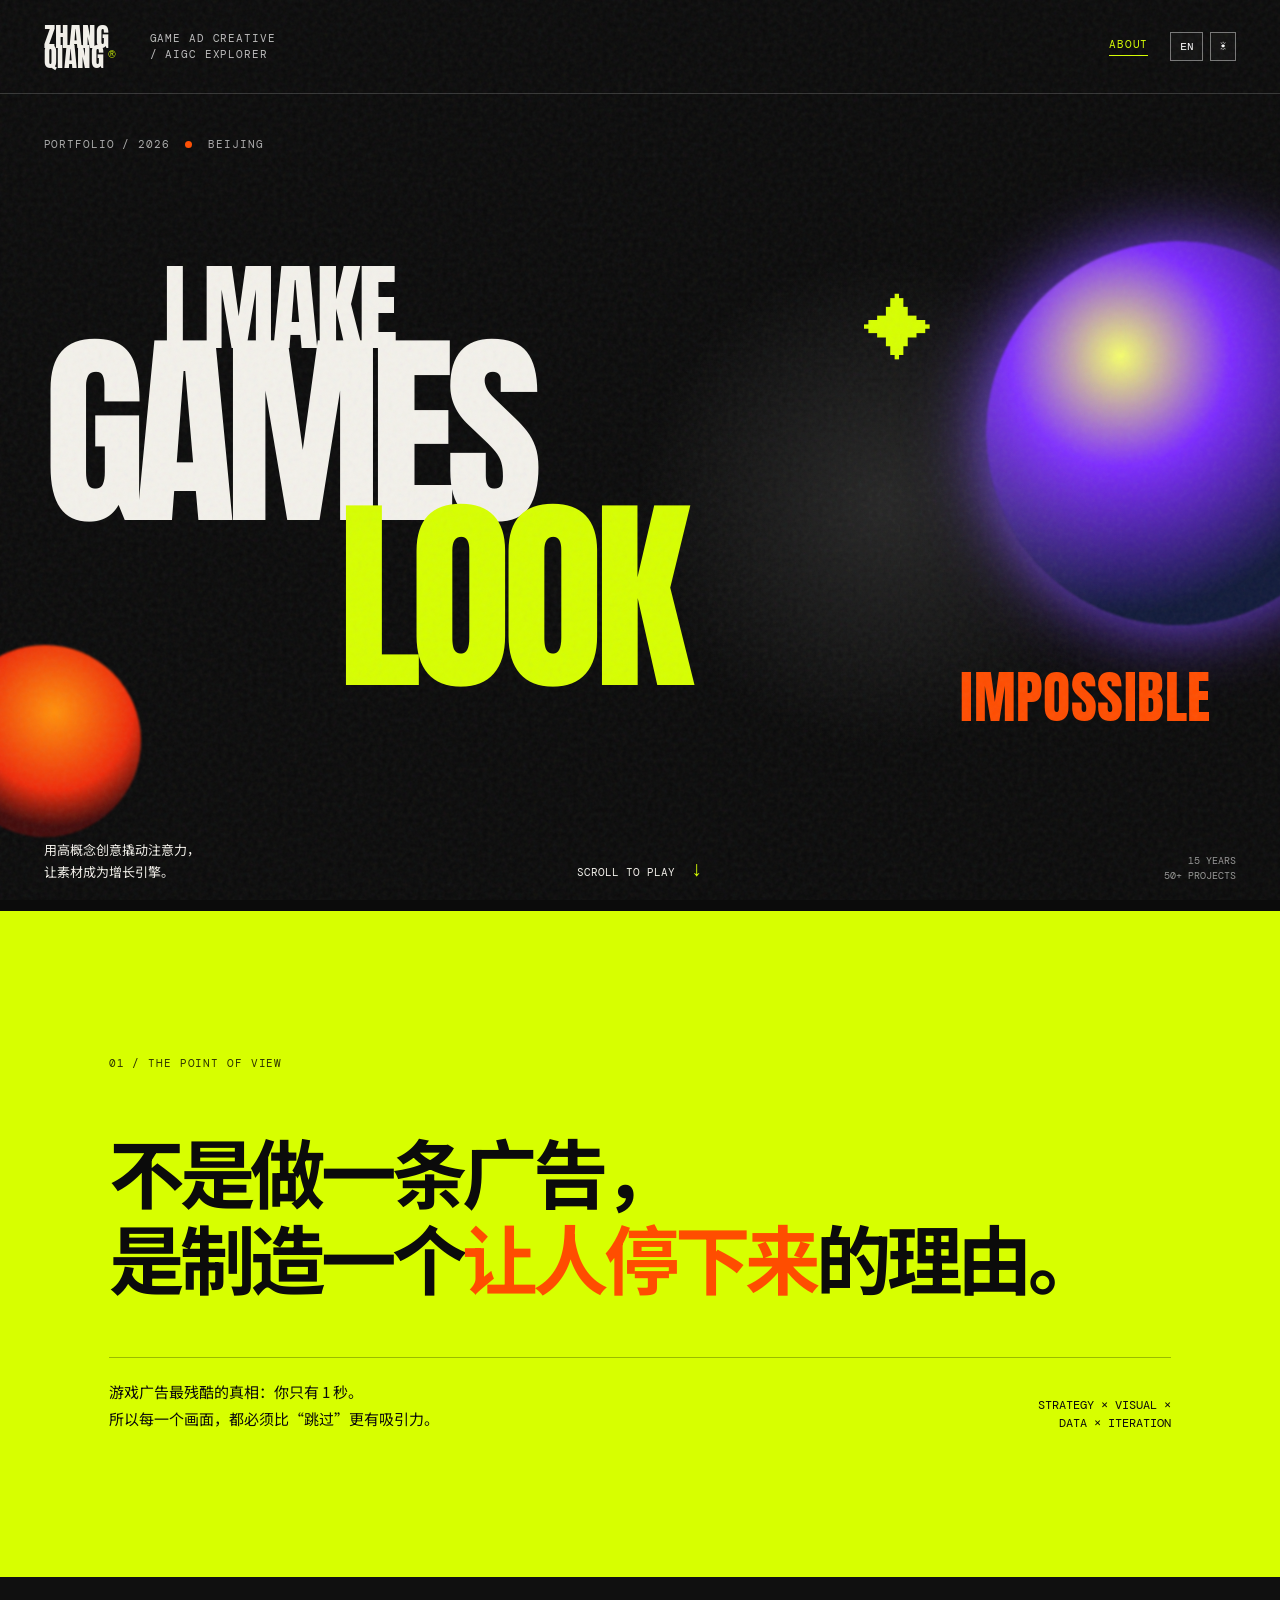
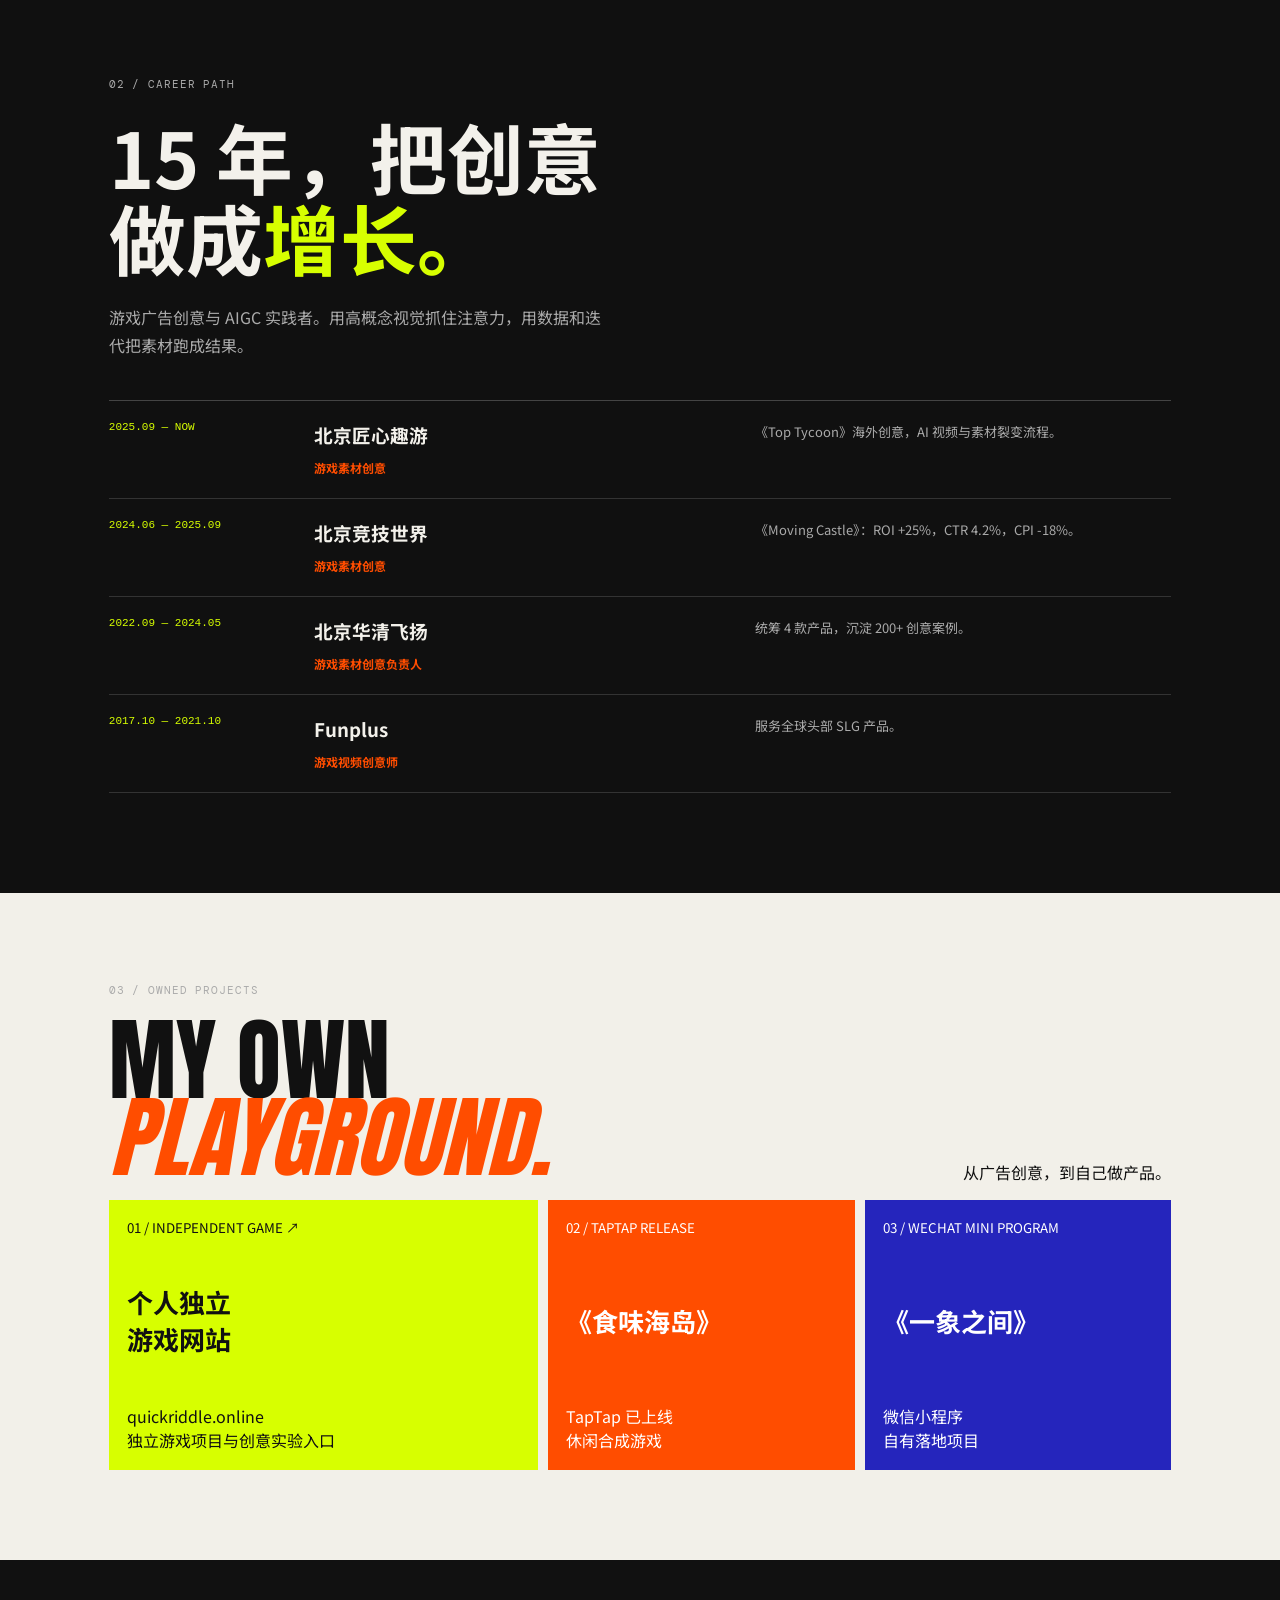
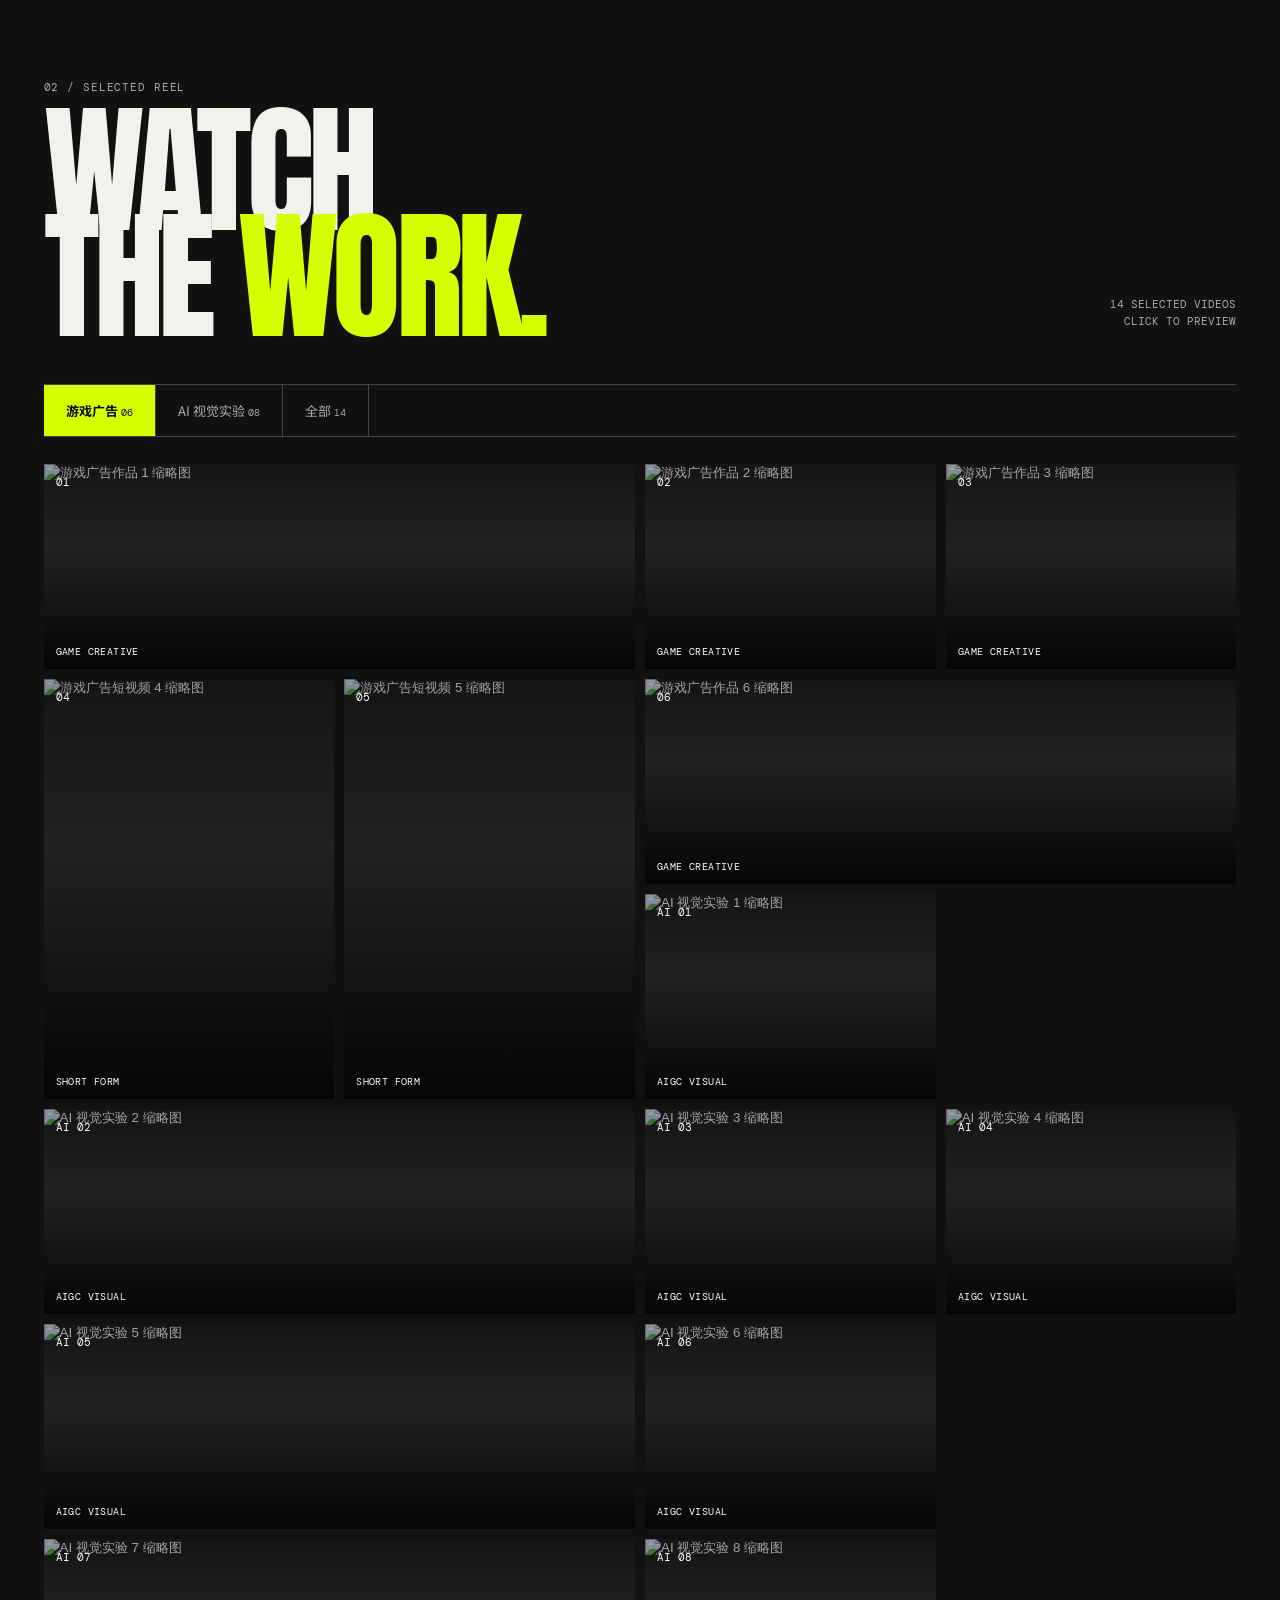
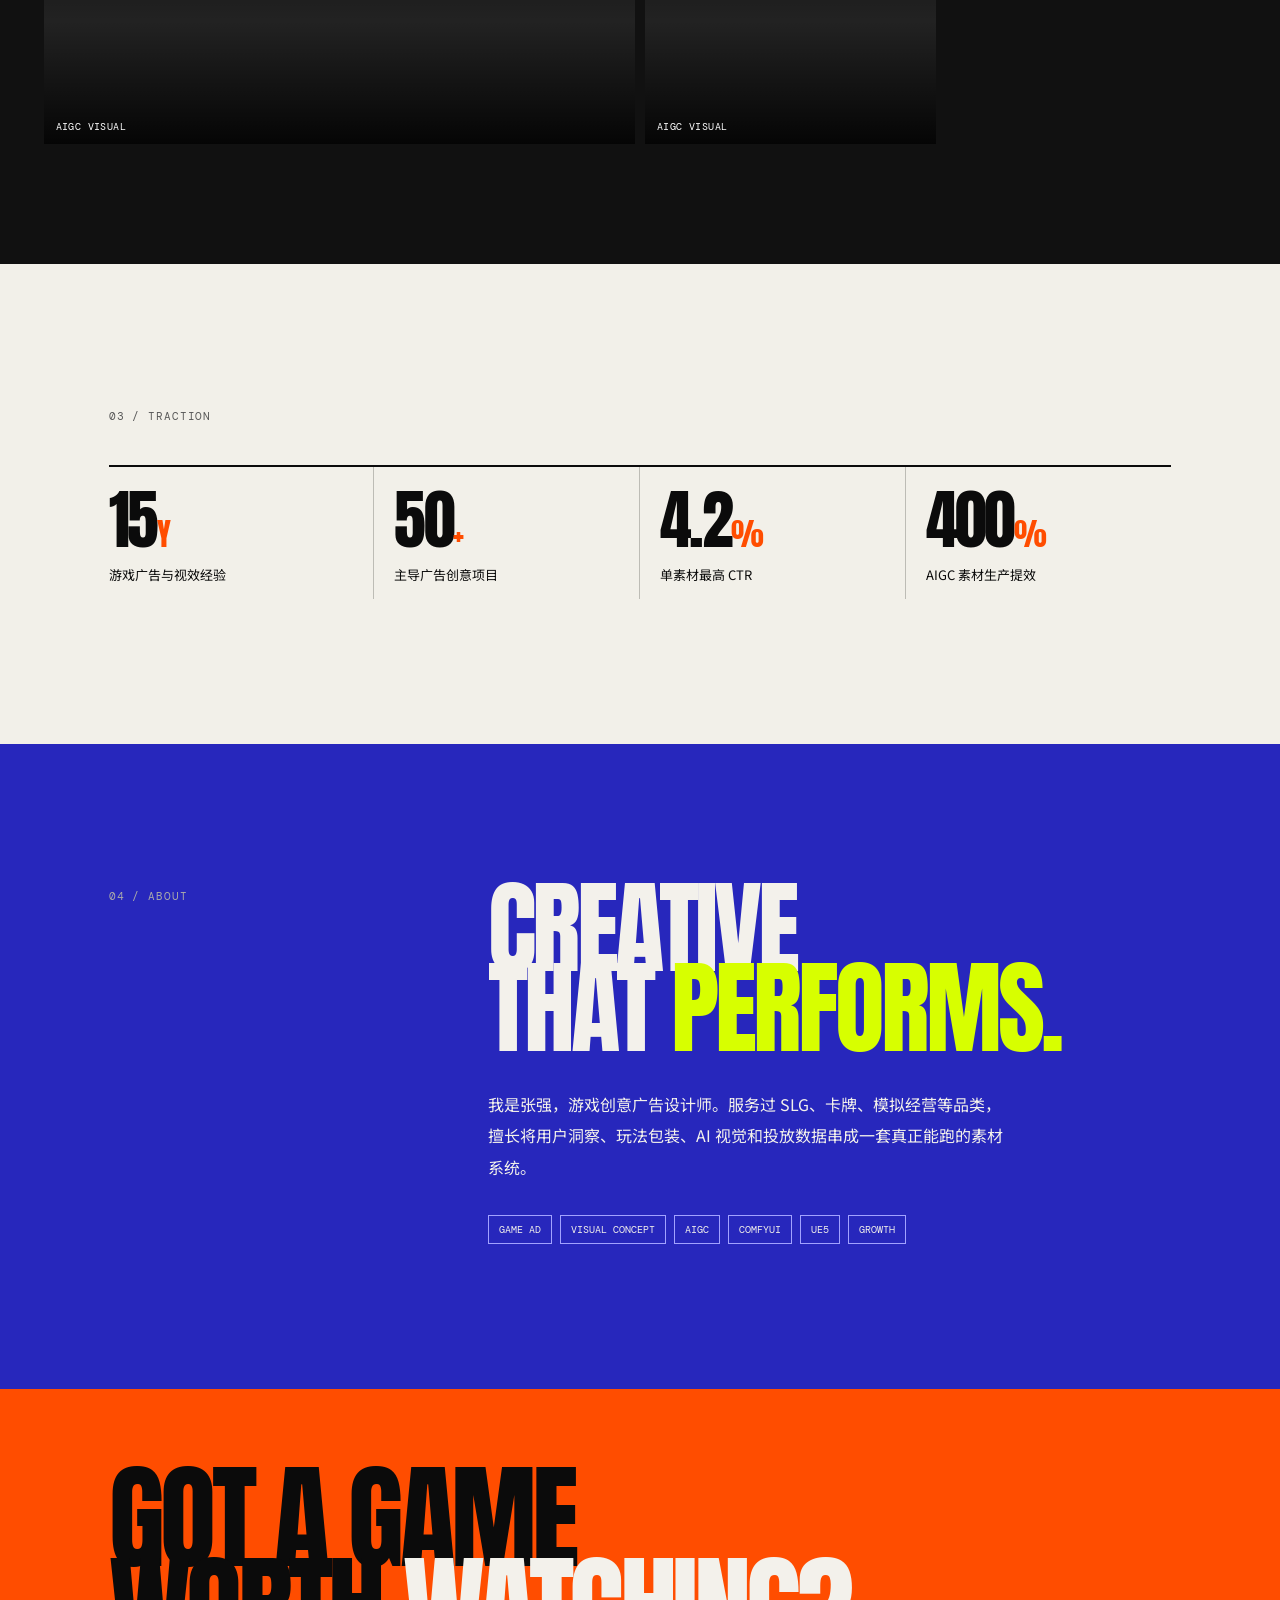
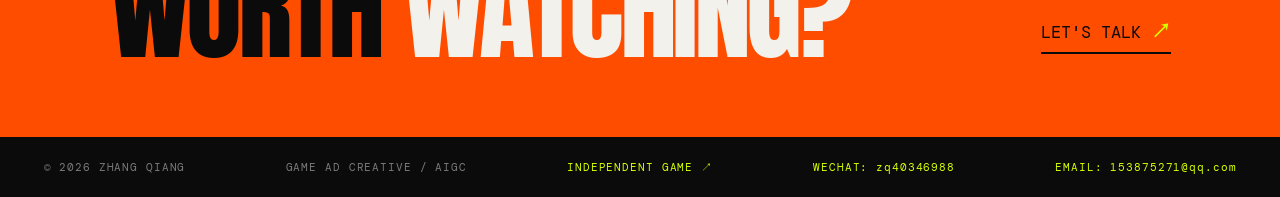
==== commit c5048572: "Add two AI experiment videos" ====
--- a/index.html
+++ b/index.html
@@ -1,4 +1,4 @@
-<!doctype html><html lang="zh-CN"><head><meta charset="utf-8"><meta name="viewport" content="width=device-width, initial-scale=1"><meta name="description" content="张强｜游戏创意广告设计师 / AIGC 创意实验者。"><title>张强 / 游戏创意广告设计</title><link rel="preconnect" href="https://fonts.googleapis.com"><link rel="preconnect" href="https://fonts.gstatic.com" crossorigin><link href="https://fonts.googleapis.com/css2?family=Anton&family=DM+Mono:wght@400;500&family=Noto+Sans+SC:wght@400;500;700;900&display=swap" rel="stylesheet"><link rel="stylesheet" href="style.css"></head><body><div class="grain"></div><header><a class="logo" href="#top">ZHANG<br>QIANG<span>®</span></a><p>GAME AD CREATIVE<br>/ AIGC EXPLORER</p><a class="contact-link" href="mailto:153875271@qq.com">CONTACT <b>↗</b></a></header><main id="top"><section class="hero"><p class="label">PORTFOLIO / 2026 <i></i> BEIJING</p><div class="hero-title"><p>I MAKE</p><h1>GAMES<br><em>LOOK</em></h1><p class="right-word">IMPOSSIBLE</p></div><div class="hero-bottom"><p>用高概念创意撬动注意力，<br>让素材成为增长引擎。</p><a href="#reel" class="scroll">SCROLL TO PLAY <span>↓</span></a><p class="corner">15 YEARS<br>50+ PROJECTS</p></div><div class="orb orb-one"></div><div class="orb orb-two"></div><div class="star">✦</div></section><section class="manifesto"><p class="label">01 / THE POINT OF VIEW</p><h2>不是做一条广告，<br>是制造一个<span>让人停下来</span>的理由。</h2><div class="manifesto-row"><p>游戏广告最残酷的真相：你只有 1 秒。<br>所以每一个画面，都必须比“跳过”更有吸引力。</p><p class="english">STRATEGY × VISUAL ×<br>DATA × ITERATION</p></div></section><section id="reel" class="reel"><div class="reel-head"><div><p class="label">02 / SELECTED REEL</p><h2>WATCH<br>THE <em>WORK.</em></h2></div><p>12 SELECTED VIDEOS<br>CLICK TO PREVIEW</p></div><div class="tabs" role="tablist"><button class="active" data-filter="game">游戏广告 <small>06</small></button><button data-filter="ai">AI 视觉实验 <small>06</small></button><button data-filter="all">全部 <small>12</small></button></div><div class="video-wall">
+<!doctype html><html lang="zh-CN"><head><meta charset="utf-8"><meta name="viewport" content="width=device-width, initial-scale=1"><meta name="description" content="张强｜游戏创意广告设计师 / AIGC 创意实验者。"><title>张强 / 游戏创意广告设计</title><link rel="preconnect" href="https://fonts.googleapis.com"><link rel="preconnect" href="https://fonts.gstatic.com" crossorigin><link href="https://fonts.googleapis.com/css2?family=Anton&family=DM+Mono:wght@400;500&family=Noto+Sans+SC:wght@400;500;700;900&display=swap" rel="stylesheet"><link rel="stylesheet" href="style.css"></head><body><div class="grain"></div><header><a class="logo" href="#top">ZHANG<br>QIANG<span>®</span></a><p>GAME AD CREATIVE<br>/ AIGC EXPLORER</p><a class="contact-link" href="mailto:153875271@qq.com">CONTACT <b>↗</b></a></header><main id="top"><section class="hero"><p class="label">PORTFOLIO / 2026 <i></i> BEIJING</p><div class="hero-title"><p>I MAKE</p><h1>GAMES<br><em>LOOK</em></h1><p class="right-word">IMPOSSIBLE</p></div><div class="hero-bottom"><p>用高概念创意撬动注意力，<br>让素材成为增长引擎。</p><a href="#reel" class="scroll">SCROLL TO PLAY <span>↓</span></a><p class="corner">15 YEARS<br>50+ PROJECTS</p></div><div class="orb orb-one"></div><div class="orb orb-two"></div><div class="star">✦</div></section><section class="manifesto"><p class="label">01 / THE POINT OF VIEW</p><h2>不是做一条广告，<br>是制造一个<span>让人停下来</span>的理由。</h2><div class="manifesto-row"><p>游戏广告最残酷的真相：你只有 1 秒。<br>所以每一个画面，都必须比“跳过”更有吸引力。</p><p class="english">STRATEGY × VISUAL ×<br>DATA × ITERATION</p></div></section><section id="reel" class="reel"><div class="reel-head"><div><p class="label">02 / SELECTED REEL</p><h2>WATCH<br>THE <em>WORK.</em></h2></div><p>14 SELECTED VIDEOS<br>CLICK TO PREVIEW</p></div><div class="tabs" role="tablist"><button class="active" data-filter="game">游戏广告 <small>06</small></button><button data-filter="ai">AI 视觉实验 <small>08</small></button><button data-filter="all">全部 <small>14</small></button></div><div class="video-wall">
 <button class="video-card wide game" data-id="NYlsnkY2e6Q" data-title="GAME AD / 01"><img src="https://i.ytimg.com/vi/NYlsnkY2e6Q/maxresdefault.jpg" alt="游戏广告作品 1 缩略图"><span class="index">01</span><span class="play">PLAY <b>▶</b></span><span class="video-type">GAME CREATIVE</span></button>
 <button class="video-card game" data-id="7MR1wxAcufA" data-title="GAME AD / 02"><img src="https://i.ytimg.com/vi/7MR1wxAcufA/maxresdefault.jpg" alt="游戏广告作品 2 缩略图"><span class="index">02</span><span class="play">PLAY <b>▶</b></span><span class="video-type">GAME CREATIVE</span></button>
 <button class="video-card game" data-id="jjdj-jd-cbM" data-title="GAME AD / 03"><img src="https://i.ytimg.com/vi/jjdj-jd-cbM/maxresdefault.jpg" alt="游戏广告作品 3 缩略图"><span class="index">03</span><span class="play">PLAY <b>▶</b></span><span class="video-type">GAME CREATIVE</span></button>
@@ -8,4 +8,4 @@
 <button class="video-card ai" data-id="l3hz_UHLOGw" data-title="AI EXPERIMENT / 01"><img src="https://i.ytimg.com/vi/l3hz_UHLOGw/maxresdefault.jpg" alt="AI 视觉实验 1 缩略图"><span class="index">AI 01</span><span class="play">PLAY <b>▶</b></span><span class="video-type">AIGC VISUAL</span></button>
 <button class="video-card wide ai" data-id="ryCNNU9Mmz8" data-title="AI EXPERIMENT / 02"><img src="https://i.ytimg.com/vi/ryCNNU9Mmz8/maxresdefault.jpg" alt="AI 视觉实验 2 缩略图"><span class="index">AI 02</span><span class="play">PLAY <b>▶</b></span><span class="video-type">AIGC VISUAL</span></button>
 <button class="video-card ai" data-id="DyhMJiKRFQs" data-title="AI EXPERIMENT / 03"><img src="https://i.ytimg.com/vi/DyhMJiKRFQs/maxresdefault.jpg" alt="AI 视觉实验 3 缩略图"><span class="index">AI 03</span><span class="play">PLAY <b>▶</b></span><span class="video-type">AIGC VISUAL</span></button>
-<button class="video-card ai" data-id="JXe8S4PewyU" data-title="AI EXPERIMENT / 04"><img src="https://i.ytimg.com/vi/JXe8S4PewyU/maxresdefault.jpg" alt="AI 视觉实验 4 缩略图"><span class="index">AI 04</span><span class="play">PLAY <b>▶</b></span><span class="video-type">AIGC VISUAL</span></button><button class="video-card wide ai" data-id="AHoPGFCY-hQ" data-title="AI EXPERIMENT / 05"><img src="https://i.ytimg.com/vi/AHoPGFCY-hQ/maxresdefault.jpg" alt="AI 视觉实验 5 缩略图"><span class="index">AI 05</span><span class="play">PLAY <b>▶</b></span><span class="video-type">AIGC VISUAL</span></button><button class="video-card ai" data-id="NI8Gh6JtUcQ" data-title="AI EXPERIMENT / 06"><img src="https://i.ytimg.com/vi/NI8Gh6JtUcQ/maxresdefault.jpg" alt="AI 视觉实验 6 缩略图"><span class="index">AI 06</span><span class="play">PLAY <b>▶</b></span><span class="video-type">AIGC VISUAL</span></button></div></section><section class="numbers"><p class="label">03 / TRACTION</p><div class="number-grid"><article><strong>15<span>Y</span></strong><p>游戏广告与视效经验</p></article><article><strong>50<span>+</span></strong><p>主导广告创意项目</p></article><article><strong>4.2<span>%</span></strong><p>单素材最高 CTR</p></article><article><strong>400<span>%</span></strong><p>AIGC 素材生产提效</p></article></div></section><section class="about"><p class="label">04 / ABOUT</p><div><h2>CREATIVE<br>THAT <em>PERFORMS.</em></h2><p>我是张强，游戏创意广告设计师。服务过 SLG、卡牌、模拟经营等品类，擅长将用户洞察、玩法包装、AI 视觉和投放数据串成一套真正能跑的素材系统。</p><div class="chips"><span>GAME AD</span><span>VISUAL CONCEPT</span><span>AIGC</span><span>COMFYUI</span><span>UE5</span><span>GROWTH</span></div></div></section><section class="cta"><p>GOT A GAME<br>WORTH <em>WATCHING?</em></p><a href="mailto:153875271@qq.com">LET'S TALK <b>↗</b></a></section></main><footer><span>© 2026 ZHANG QIANG</span><span>GAME AD CREATIVE / AIGC</span><a href="https://quickriddle.online/" target="_blank" rel="noreferrer">INDEPENDENT GAME ↗</a></footer><dialog class="modal"><button class="close" aria-label="关闭视频预览">×</button><p class="modal-title"></p><div class="player"></div></dialog><script src="script.js"></script></body></html>
+<button class="video-card ai" data-id="JXe8S4PewyU" data-title="AI EXPERIMENT / 04"><img src="https://i.ytimg.com/vi/JXe8S4PewyU/maxresdefault.jpg" alt="AI 视觉实验 4 缩略图"><span class="index">AI 04</span><span class="play">PLAY <b>▶</b></span><span class="video-type">AIGC VISUAL</span></button><button class="video-card wide ai" data-id="AHoPGFCY-hQ" data-title="AI EXPERIMENT / 05"><img src="https://i.ytimg.com/vi/AHoPGFCY-hQ/maxresdefault.jpg" alt="AI 视觉实验 5 缩略图"><span class="index">AI 05</span><span class="play">PLAY <b>▶</b></span><span class="video-type">AIGC VISUAL</span></button><button class="video-card ai" data-id="NI8Gh6JtUcQ" data-title="AI EXPERIMENT / 06"><img src="https://i.ytimg.com/vi/NI8Gh6JtUcQ/maxresdefault.jpg" alt="AI 视觉实验 6 缩略图"><span class="index">AI 06</span><span class="play">PLAY <b>▶</b></span><span class="video-type">AIGC VISUAL</span></button><button class="video-card wide ai" data-id="uIsZaBM6z1I" data-title="AI EXPERIMENT / 07"><img src="https://i.ytimg.com/vi/uIsZaBM6z1I/maxresdefault.jpg" alt="AI 视觉实验 7 缩略图"><span class="index">AI 07</span><span class="play">PLAY <b>▶</b></span><span class="video-type">AIGC VISUAL</span></button><button class="video-card ai" data-id="0BT9er7WB3s" data-title="AI EXPERIMENT / 08"><img src="https://i.ytimg.com/vi/0BT9er7WB3s/maxresdefault.jpg" alt="AI 视觉实验 8 缩略图"><span class="index">AI 08</span><span class="play">PLAY <b>▶</b></span><span class="video-type">AIGC VISUAL</span></button></div></section><section class="numbers"><p class="label">03 / TRACTION</p><div class="number-grid"><article><strong>15<span>Y</span></strong><p>游戏广告与视效经验</p></article><article><strong>50<span>+</span></strong><p>主导广告创意项目</p></article><article><strong>4.2<span>%</span></strong><p>单素材最高 CTR</p></article><article><strong>400<span>%</span></strong><p>AIGC 素材生产提效</p></article></div></section><section class="about"><p class="label">04 / ABOUT</p><div><h2>CREATIVE<br>THAT <em>PERFORMS.</em></h2><p>我是张强，游戏创意广告设计师。服务过 SLG、卡牌、模拟经营等品类，擅长将用户洞察、玩法包装、AI 视觉和投放数据串成一套真正能跑的素材系统。</p><div class="chips"><span>GAME AD</span><span>VISUAL CONCEPT</span><span>AIGC</span><span>COMFYUI</span><span>UE5</span><span>GROWTH</span></div></div></section><section class="cta"><p>GOT A GAME<br>WORTH <em>WATCHING?</em></p><a href="mailto:153875271@qq.com">LET'S TALK <b>↗</b></a></section></main><footer><span>© 2026 ZHANG QIANG</span><span>GAME AD CREATIVE / AIGC</span><a href="https://quickriddle.online/" target="_blank" rel="noreferrer">INDEPENDENT GAME ↗</a></footer><dialog class="modal"><button class="close" aria-label="关闭视频预览">×</button><p class="modal-title"></p><div class="player"></div></dialog><script src="script.js"></script></body></html>
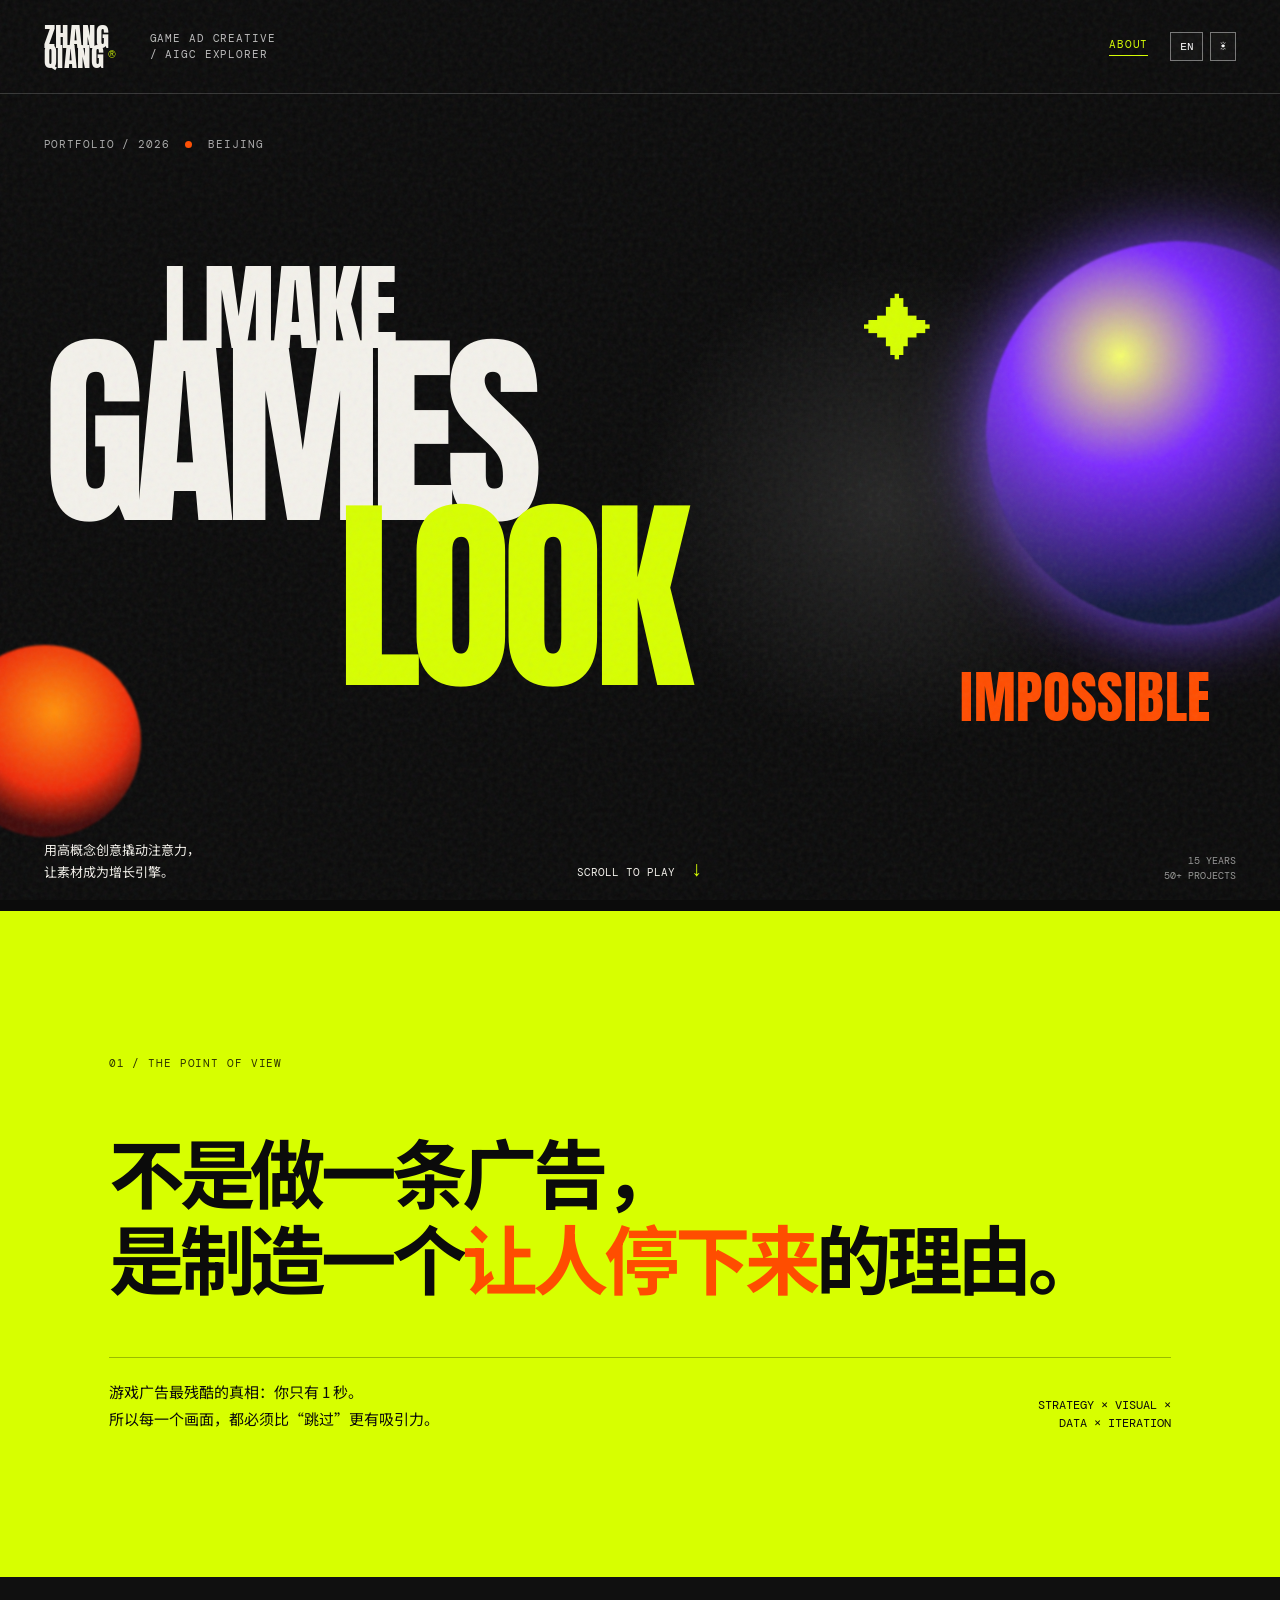
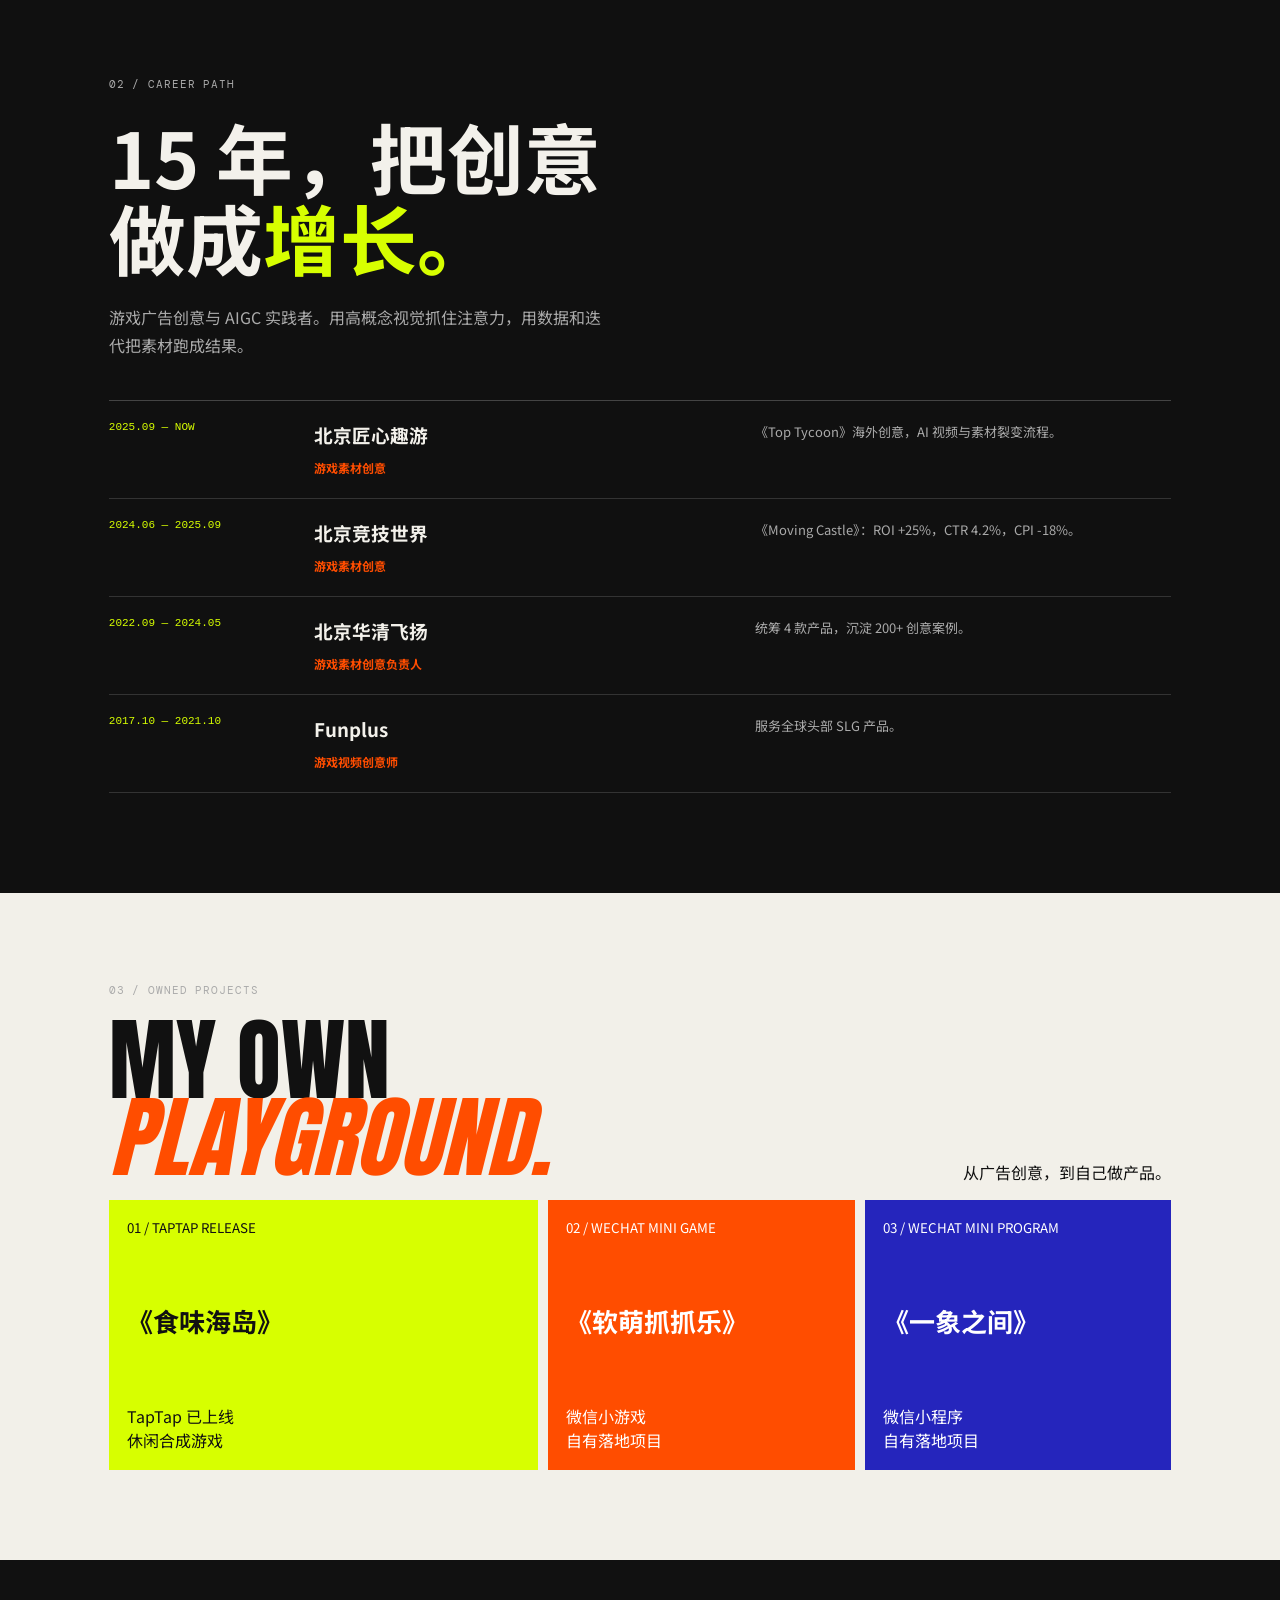
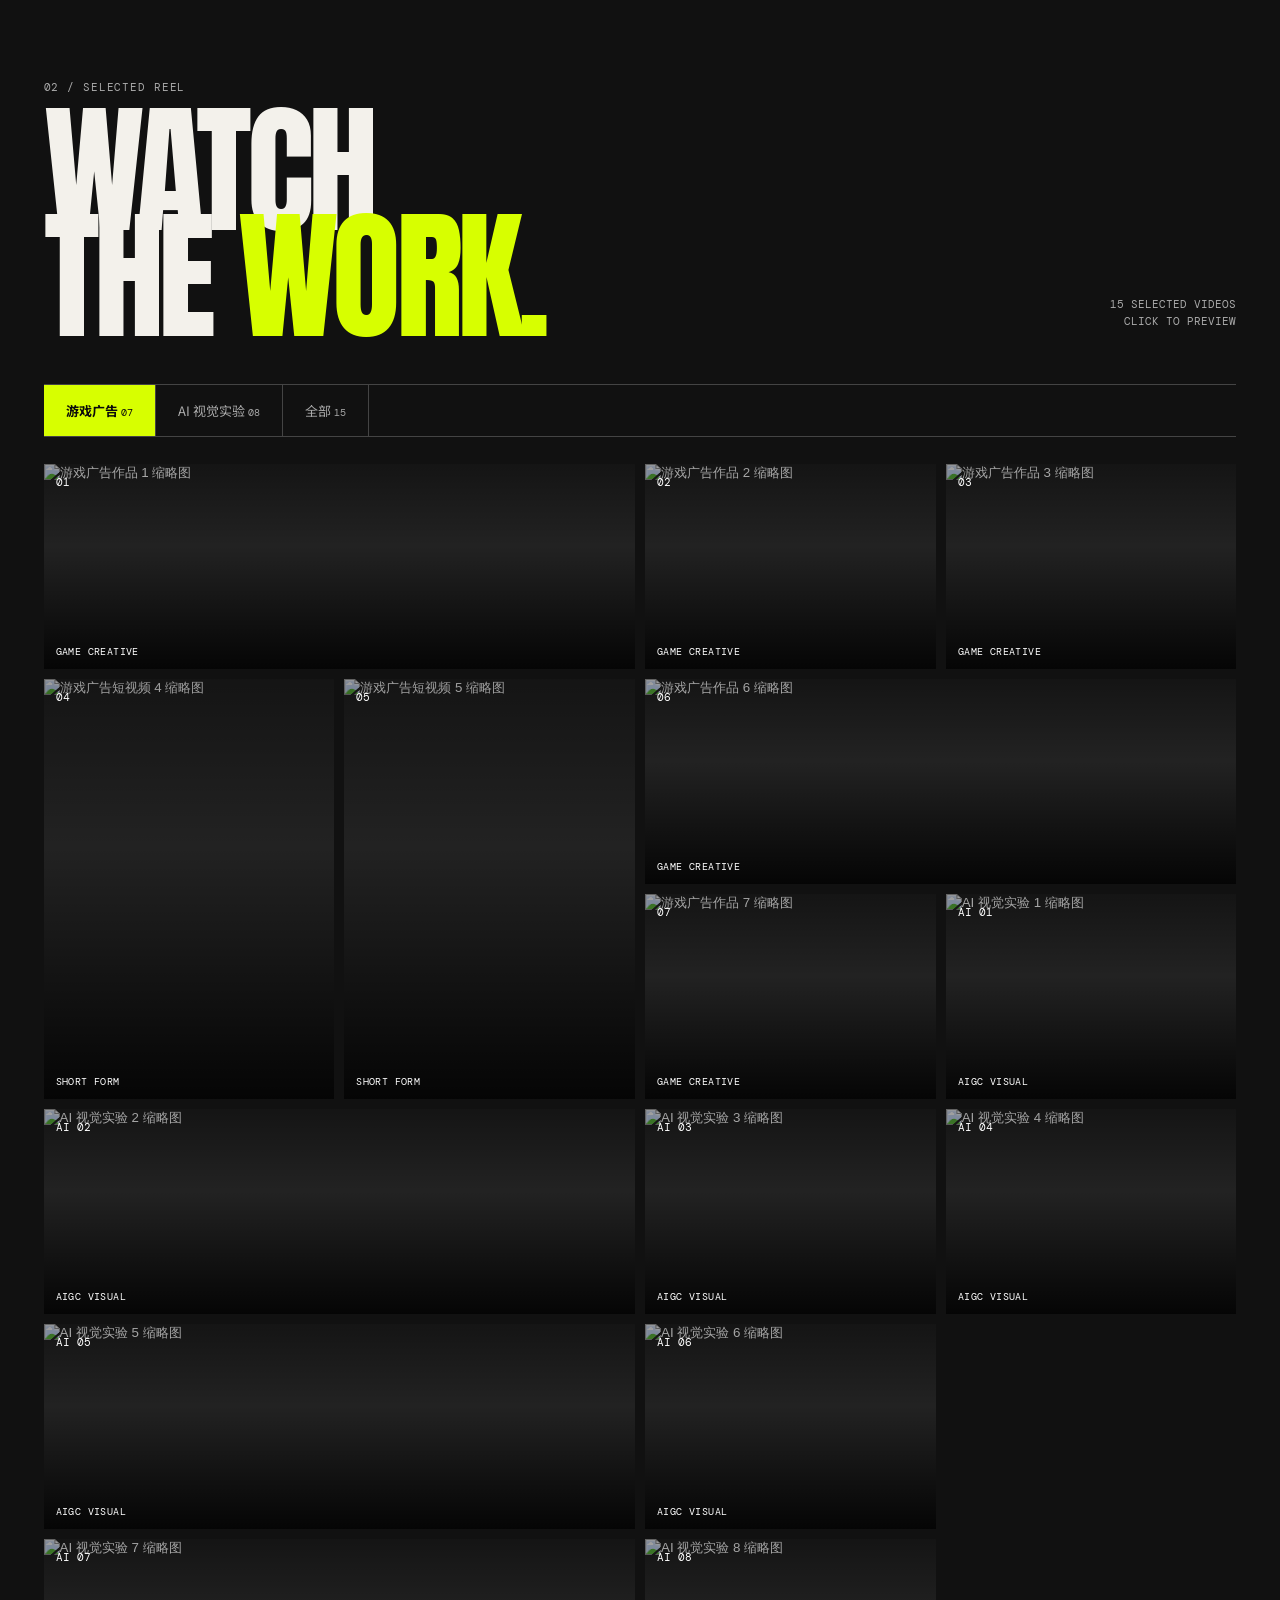
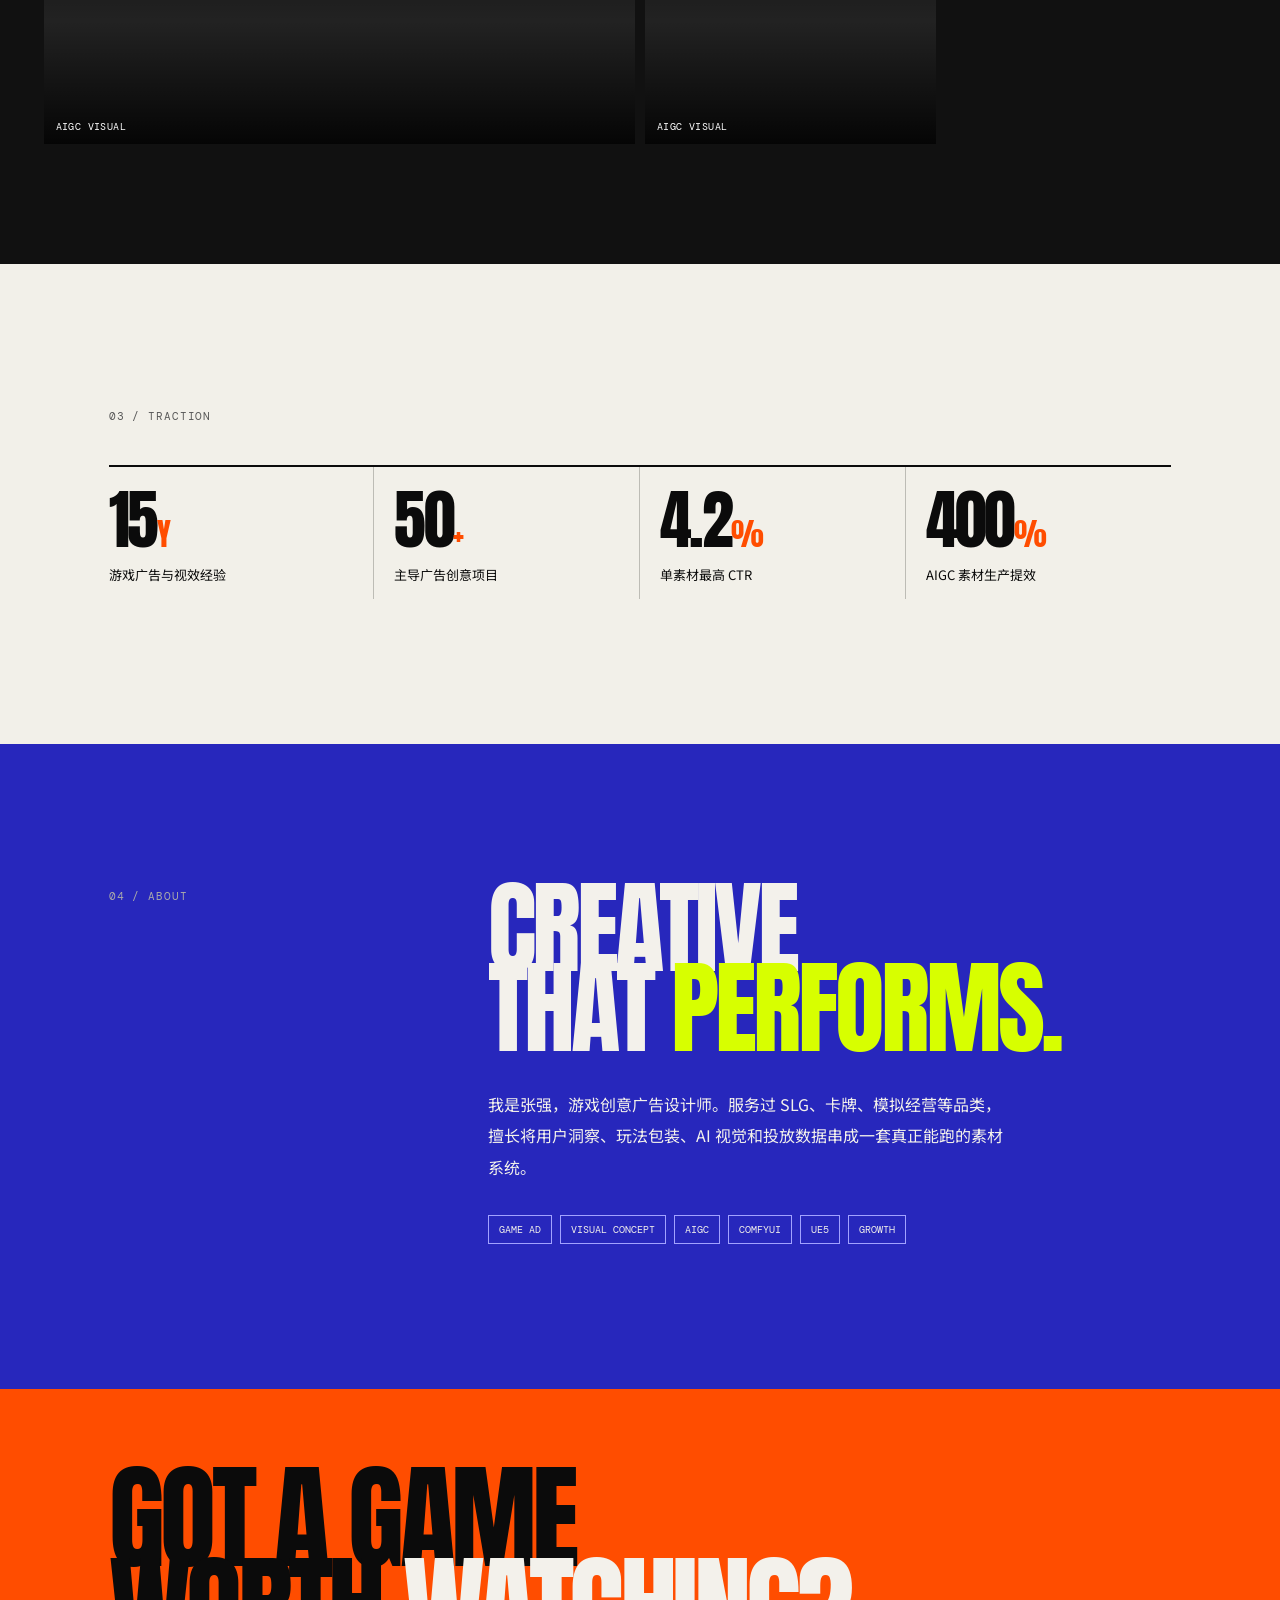
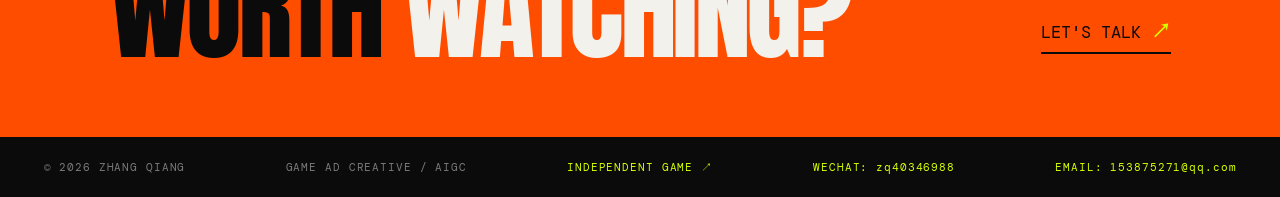
==== commit 94068270: "Add game work video seven" ====
--- a/index.html
+++ b/index.html
@@ -1,10 +1,11 @@
-<!doctype html><html lang="zh-CN"><head><meta charset="utf-8"><meta name="viewport" content="width=device-width, initial-scale=1"><meta name="description" content="张强｜游戏创意广告设计师 / AIGC 创意实验者。"><title>张强 / 游戏创意广告设计</title><link rel="preconnect" href="https://fonts.googleapis.com"><link rel="preconnect" href="https://fonts.gstatic.com" crossorigin><link href="https://fonts.googleapis.com/css2?family=Anton&family=DM+Mono:wght@400;500&family=Noto+Sans+SC:wght@400;500;700;900&display=swap" rel="stylesheet"><link rel="stylesheet" href="style.css"></head><body><div class="grain"></div><header><a class="logo" href="#top">ZHANG<br>QIANG<span>®</span></a><p>GAME AD CREATIVE<br>/ AIGC EXPLORER</p><a class="contact-link" href="mailto:153875271@qq.com">CONTACT <b>↗</b></a></header><main id="top"><section class="hero"><p class="label">PORTFOLIO / 2026 <i></i> BEIJING</p><div class="hero-title"><p>I MAKE</p><h1>GAMES<br><em>LOOK</em></h1><p class="right-word">IMPOSSIBLE</p></div><div class="hero-bottom"><p>用高概念创意撬动注意力，<br>让素材成为增长引擎。</p><a href="#reel" class="scroll">SCROLL TO PLAY <span>↓</span></a><p class="corner">15 YEARS<br>50+ PROJECTS</p></div><div class="orb orb-one"></div><div class="orb orb-two"></div><div class="star">✦</div></section><section class="manifesto"><p class="label">01 / THE POINT OF VIEW</p><h2>不是做一条广告，<br>是制造一个<span>让人停下来</span>的理由。</h2><div class="manifesto-row"><p>游戏广告最残酷的真相：你只有 1 秒。<br>所以每一个画面，都必须比“跳过”更有吸引力。</p><p class="english">STRATEGY × VISUAL ×<br>DATA × ITERATION</p></div></section><section id="reel" class="reel"><div class="reel-head"><div><p class="label">02 / SELECTED REEL</p><h2>WATCH<br>THE <em>WORK.</em></h2></div><p>14 SELECTED VIDEOS<br>CLICK TO PREVIEW</p></div><div class="tabs" role="tablist"><button class="active" data-filter="game">游戏广告 <small>06</small></button><button data-filter="ai">AI 视觉实验 <small>08</small></button><button data-filter="all">全部 <small>14</small></button></div><div class="video-wall">
+<!doctype html><html lang="zh-CN"><head><meta charset="utf-8"><meta name="viewport" content="width=device-width, initial-scale=1"><meta name="description" content="张强｜游戏创意广告设计师 / AIGC 创意实验者。"><title>张强 / 游戏创意广告设计</title><link rel="preconnect" href="https://fonts.googleapis.com"><link rel="preconnect" href="https://fonts.gstatic.com" crossorigin><link href="https://fonts.googleapis.com/css2?family=Anton&family=DM+Mono:wght@400;500&family=Noto+Sans+SC:wght@400;500;700;900&display=swap" rel="stylesheet"><link rel="stylesheet" href="style.css"></head><body><div class="grain"></div><header><a class="logo" href="#top">ZHANG<br>QIANG<span>®</span></a><p>GAME AD CREATIVE<br>/ AIGC EXPLORER</p><a class="contact-link" href="mailto:153875271@qq.com">CONTACT <b>↗</b></a></header><main id="top"><section class="hero"><p class="label">PORTFOLIO / 2026 <i></i> BEIJING</p><div class="hero-title"><p>I MAKE</p><h1>GAMES<br><em>LOOK</em></h1><p class="right-word">IMPOSSIBLE</p></div><div class="hero-bottom"><p>用高概念创意撬动注意力，<br>让素材成为增长引擎。</p><a href="#reel" class="scroll">SCROLL TO PLAY <span>↓</span></a><p class="corner">15 YEARS<br>50+ PROJECTS</p></div><div class="orb orb-one"></div><div class="orb orb-two"></div><div class="star">✦</div></section><section class="manifesto"><p class="label">01 / THE POINT OF VIEW</p><h2>不是做一条广告，<br>是制造一个<span>让人停下来</span>的理由。</h2><div class="manifesto-row"><p>游戏广告最残酷的真相：你只有 1 秒。<br>所以每一个画面，都必须比“跳过”更有吸引力。</p><p class="english">STRATEGY × VISUAL ×<br>DATA × ITERATION</p></div></section><section id="reel" class="reel"><div class="reel-head"><div><p class="label">02 / SELECTED REEL</p><h2>WATCH<br>THE <em>WORK.</em></h2></div><p>15 SELECTED VIDEOS<br>CLICK TO PREVIEW</p></div><div class="tabs" role="tablist"><button class="active" data-filter="game">游戏广告 <small>07</small></button><button data-filter="ai">AI 视觉实验 <small>08</small></button><button data-filter="all">全部 <small>15</small></button></div><div class="video-wall">
 <button class="video-card wide game" data-id="NYlsnkY2e6Q" data-title="GAME AD / 01"><img src="https://i.ytimg.com/vi/NYlsnkY2e6Q/maxresdefault.jpg" alt="游戏广告作品 1 缩略图"><span class="index">01</span><span class="play">PLAY <b>▶</b></span><span class="video-type">GAME CREATIVE</span></button>
 <button class="video-card game" data-id="7MR1wxAcufA" data-title="GAME AD / 02"><img src="https://i.ytimg.com/vi/7MR1wxAcufA/maxresdefault.jpg" alt="游戏广告作品 2 缩略图"><span class="index">02</span><span class="play">PLAY <b>▶</b></span><span class="video-type">GAME CREATIVE</span></button>
 <button class="video-card game" data-id="jjdj-jd-cbM" data-title="GAME AD / 03"><img src="https://i.ytimg.com/vi/jjdj-jd-cbM/maxresdefault.jpg" alt="游戏广告作品 3 缩略图"><span class="index">03</span><span class="play">PLAY <b>▶</b></span><span class="video-type">GAME CREATIVE</span></button>
 <button class="video-card tall game" data-id="4EWvTsjYt9I" data-title="GAME SHORT / 04"><img src="https://i.ytimg.com/vi/4EWvTsjYt9I/maxresdefault.jpg" alt="游戏广告短视频 4 缩略图"><span class="index">04</span><span class="play">PLAY <b>▶</b></span><span class="video-type">SHORT FORM</span></button>
 <button class="video-card tall game" data-id="yAAp-yHaIpI" data-title="GAME SHORT / 05"><img src="https://i.ytimg.com/vi/yAAp-yHaIpI/maxresdefault.jpg" alt="游戏广告短视频 5 缩略图"><span class="index">05</span><span class="play">PLAY <b>▶</b></span><span class="video-type">SHORT FORM</span></button>
 <button class="video-card wide game" data-id="n1GWymhLVyE" data-title="GAME AD / 06"><img src="https://i.ytimg.com/vi/n1GWymhLVyE/maxresdefault.jpg" alt="游戏广告作品 6 缩略图"><span class="index">06</span><span class="play">PLAY <b>▶</b></span><span class="video-type">GAME CREATIVE</span></button>
+<button class="video-card game" data-id="7MFKeIPf86M" data-title="GAME AD / 07"><img src="https://i.ytimg.com/vi/7MFKeIPf86M/maxresdefault.jpg" alt="游戏广告作品 7 缩略图"><span class="index">07</span><span class="play">PLAY <b>▶</b></span><span class="video-type">GAME CREATIVE</span></button>
 <button class="video-card ai" data-id="l3hz_UHLOGw" data-title="AI EXPERIMENT / 01"><img src="https://i.ytimg.com/vi/l3hz_UHLOGw/maxresdefault.jpg" alt="AI 视觉实验 1 缩略图"><span class="index">AI 01</span><span class="play">PLAY <b>▶</b></span><span class="video-type">AIGC VISUAL</span></button>
 <button class="video-card wide ai" data-id="ryCNNU9Mmz8" data-title="AI EXPERIMENT / 02"><img src="https://i.ytimg.com/vi/ryCNNU9Mmz8/maxresdefault.jpg" alt="AI 视觉实验 2 缩略图"><span class="index">AI 02</span><span class="play">PLAY <b>▶</b></span><span class="video-type">AIGC VISUAL</span></button>
 <button class="video-card ai" data-id="DyhMJiKRFQs" data-title="AI EXPERIMENT / 03"><img src="https://i.ytimg.com/vi/DyhMJiKRFQs/maxresdefault.jpg" alt="AI 视觉实验 3 缩略图"><span class="index">AI 03</span><span class="play">PLAY <b>▶</b></span><span class="video-type">AIGC VISUAL</span></button>
